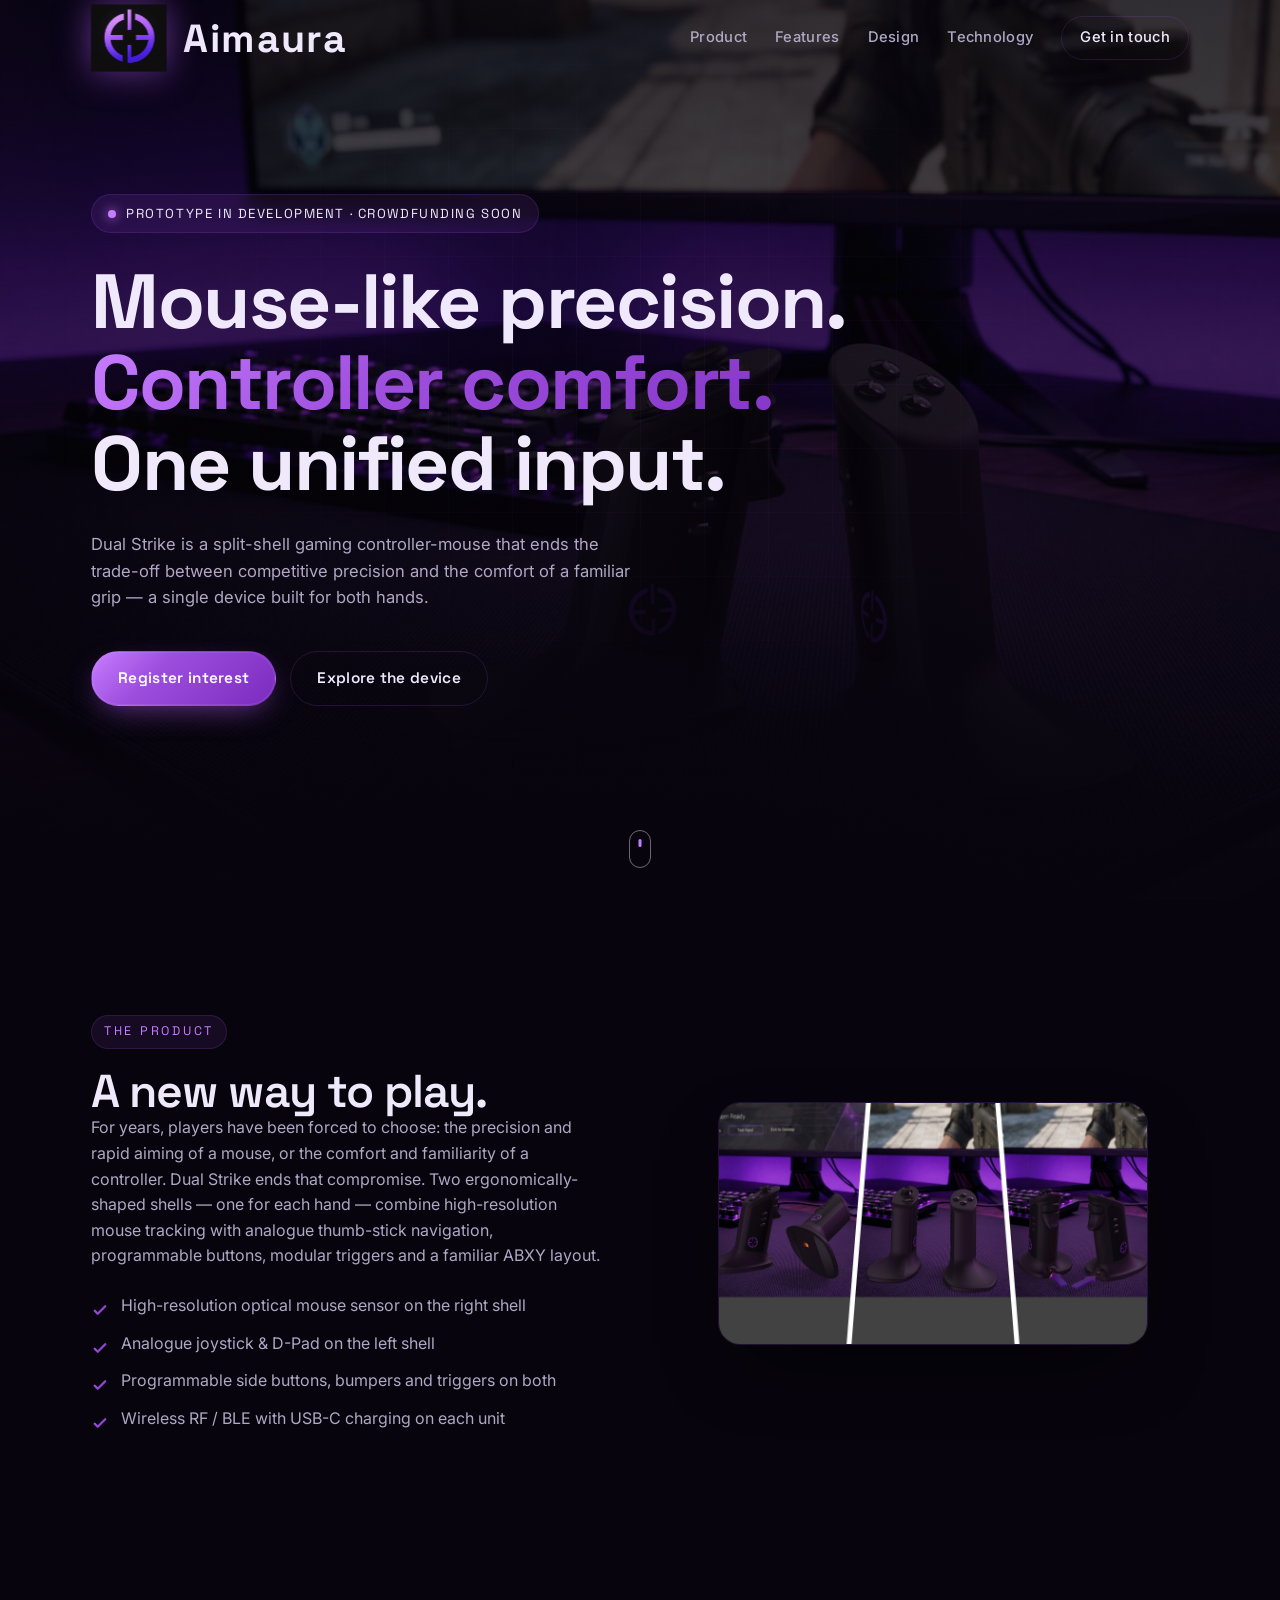
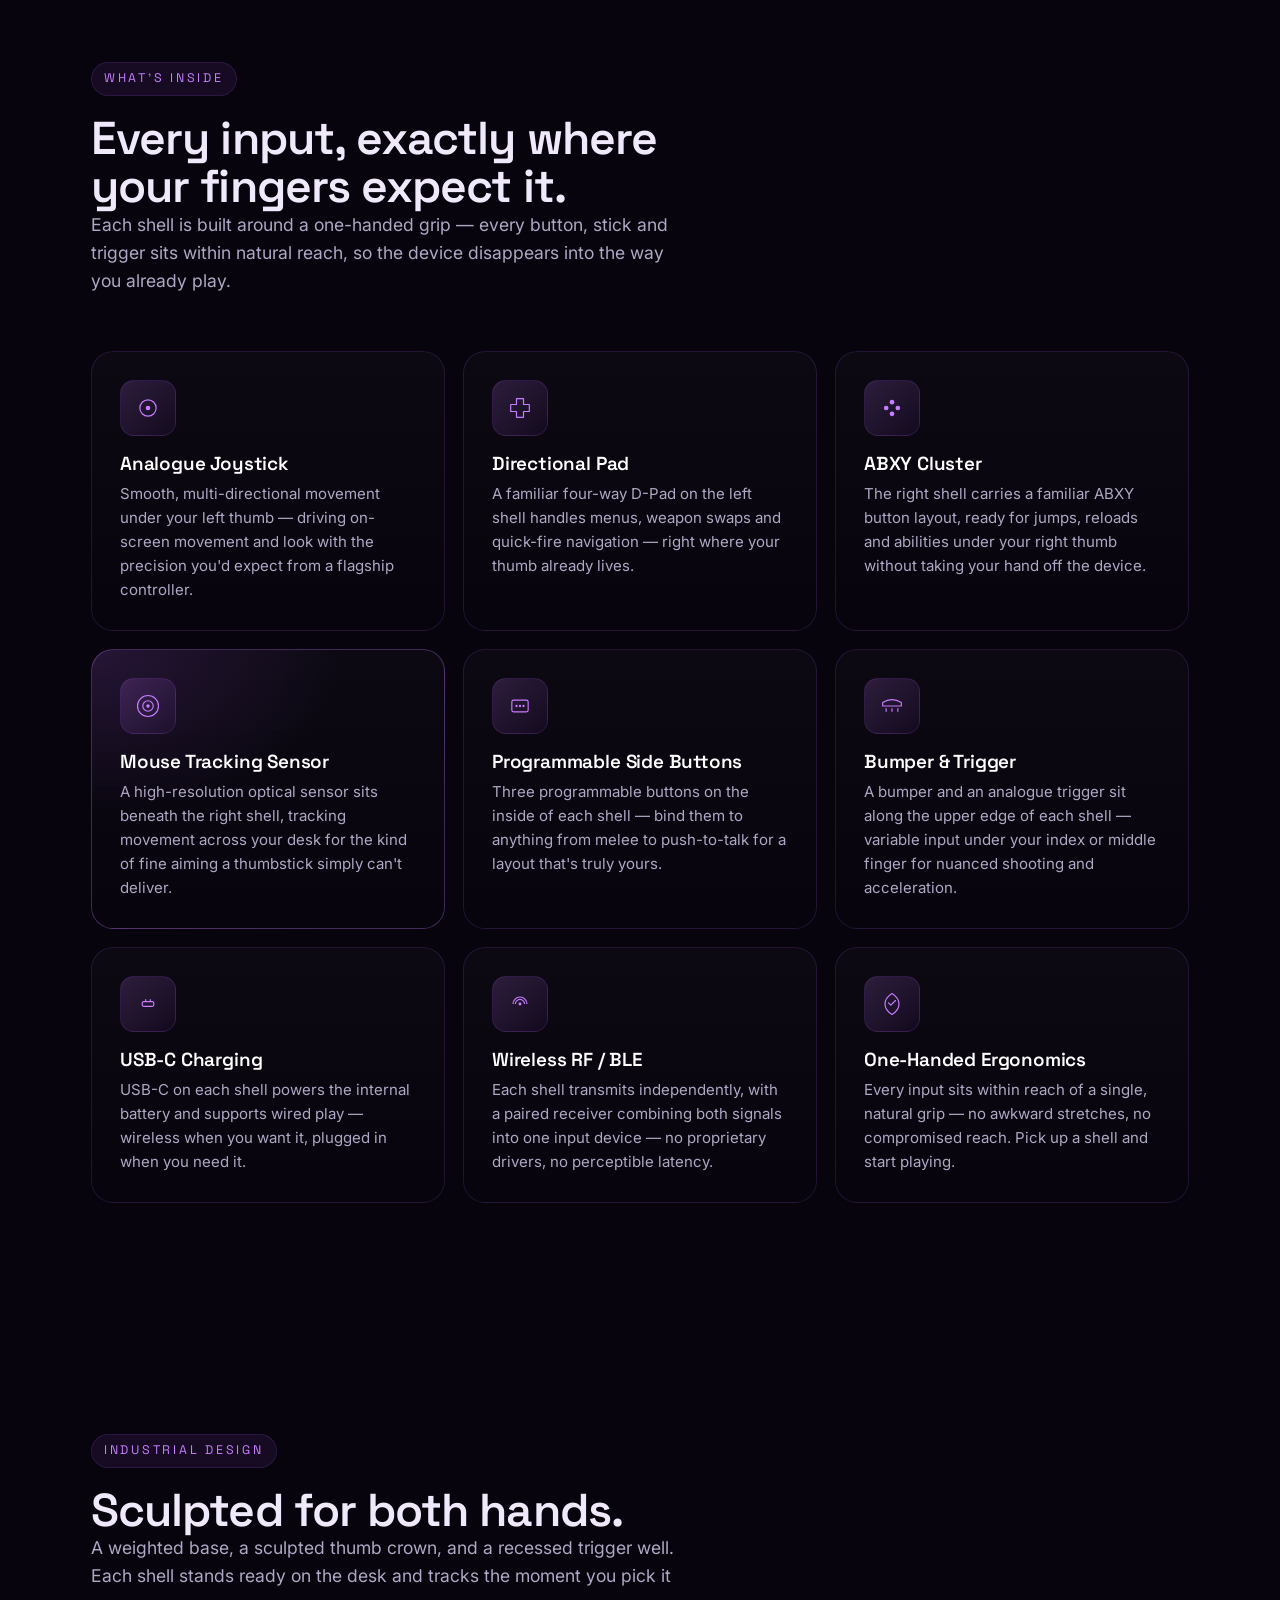
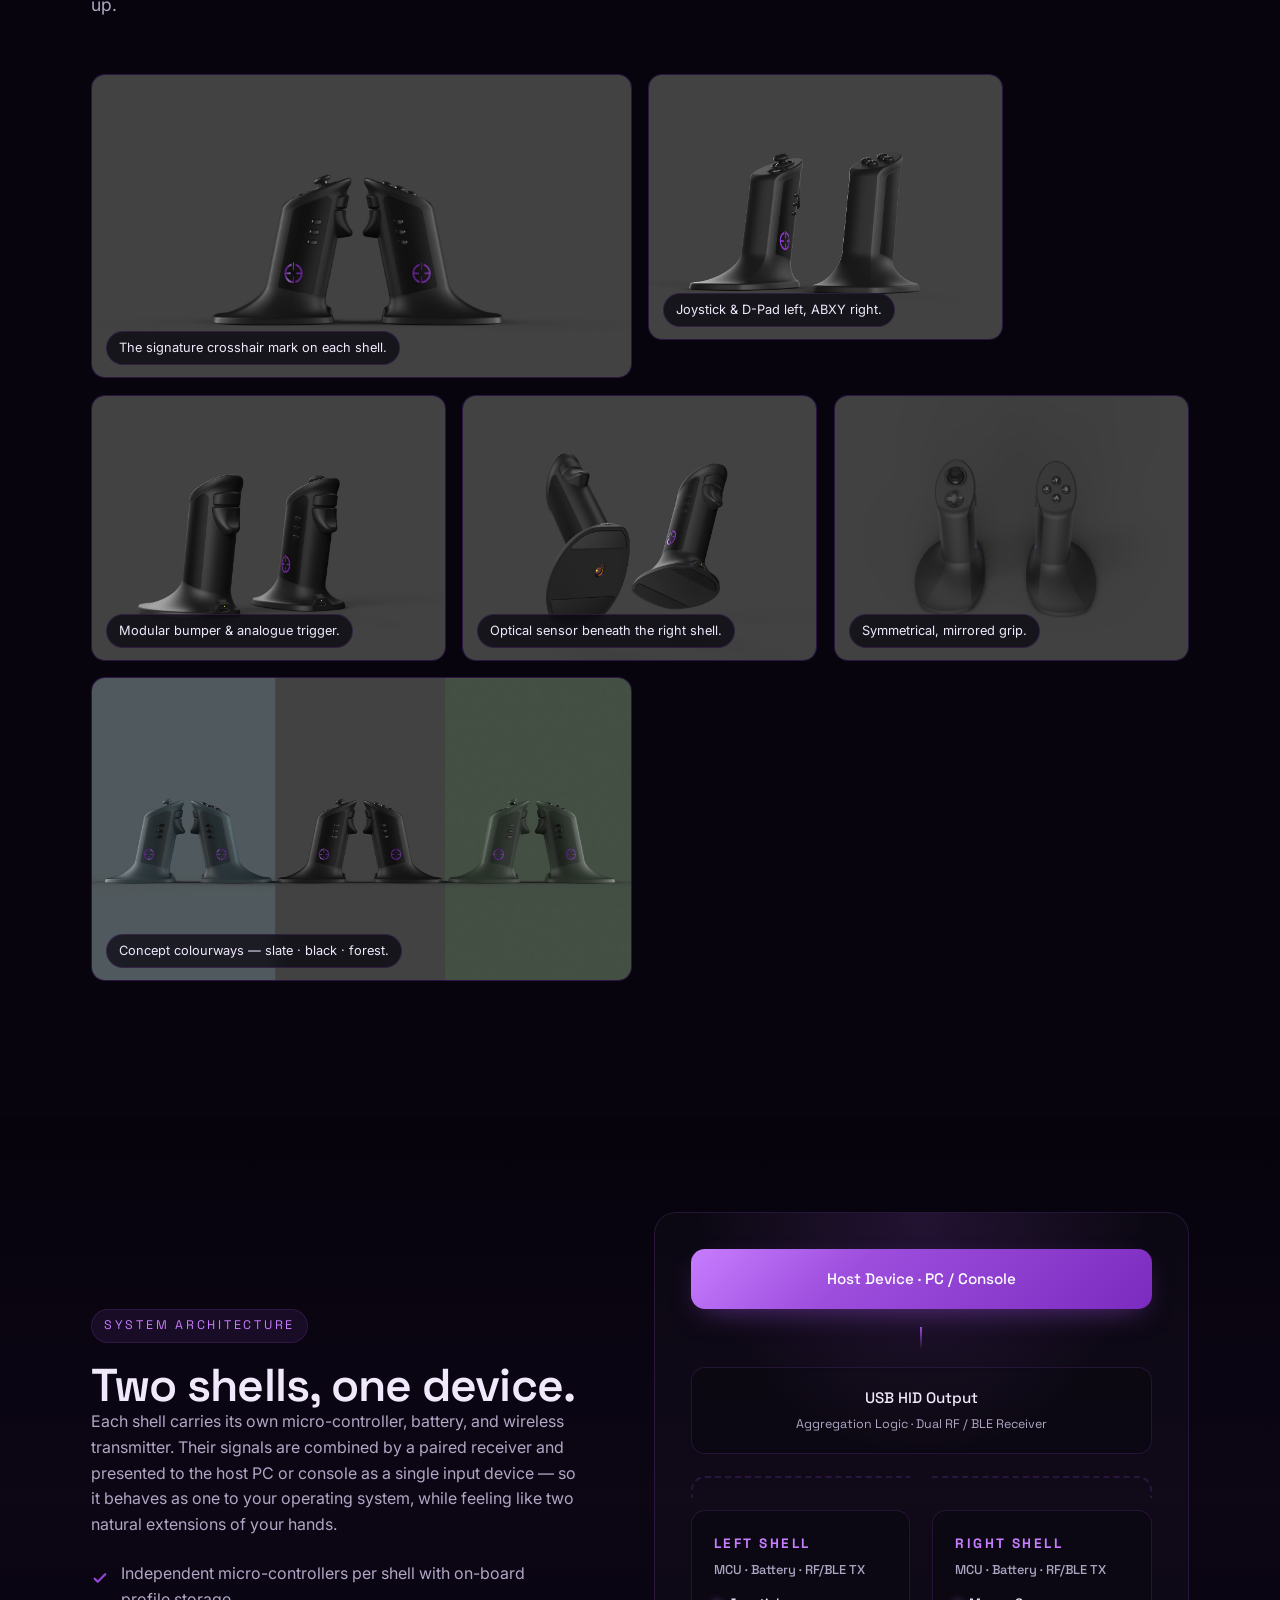
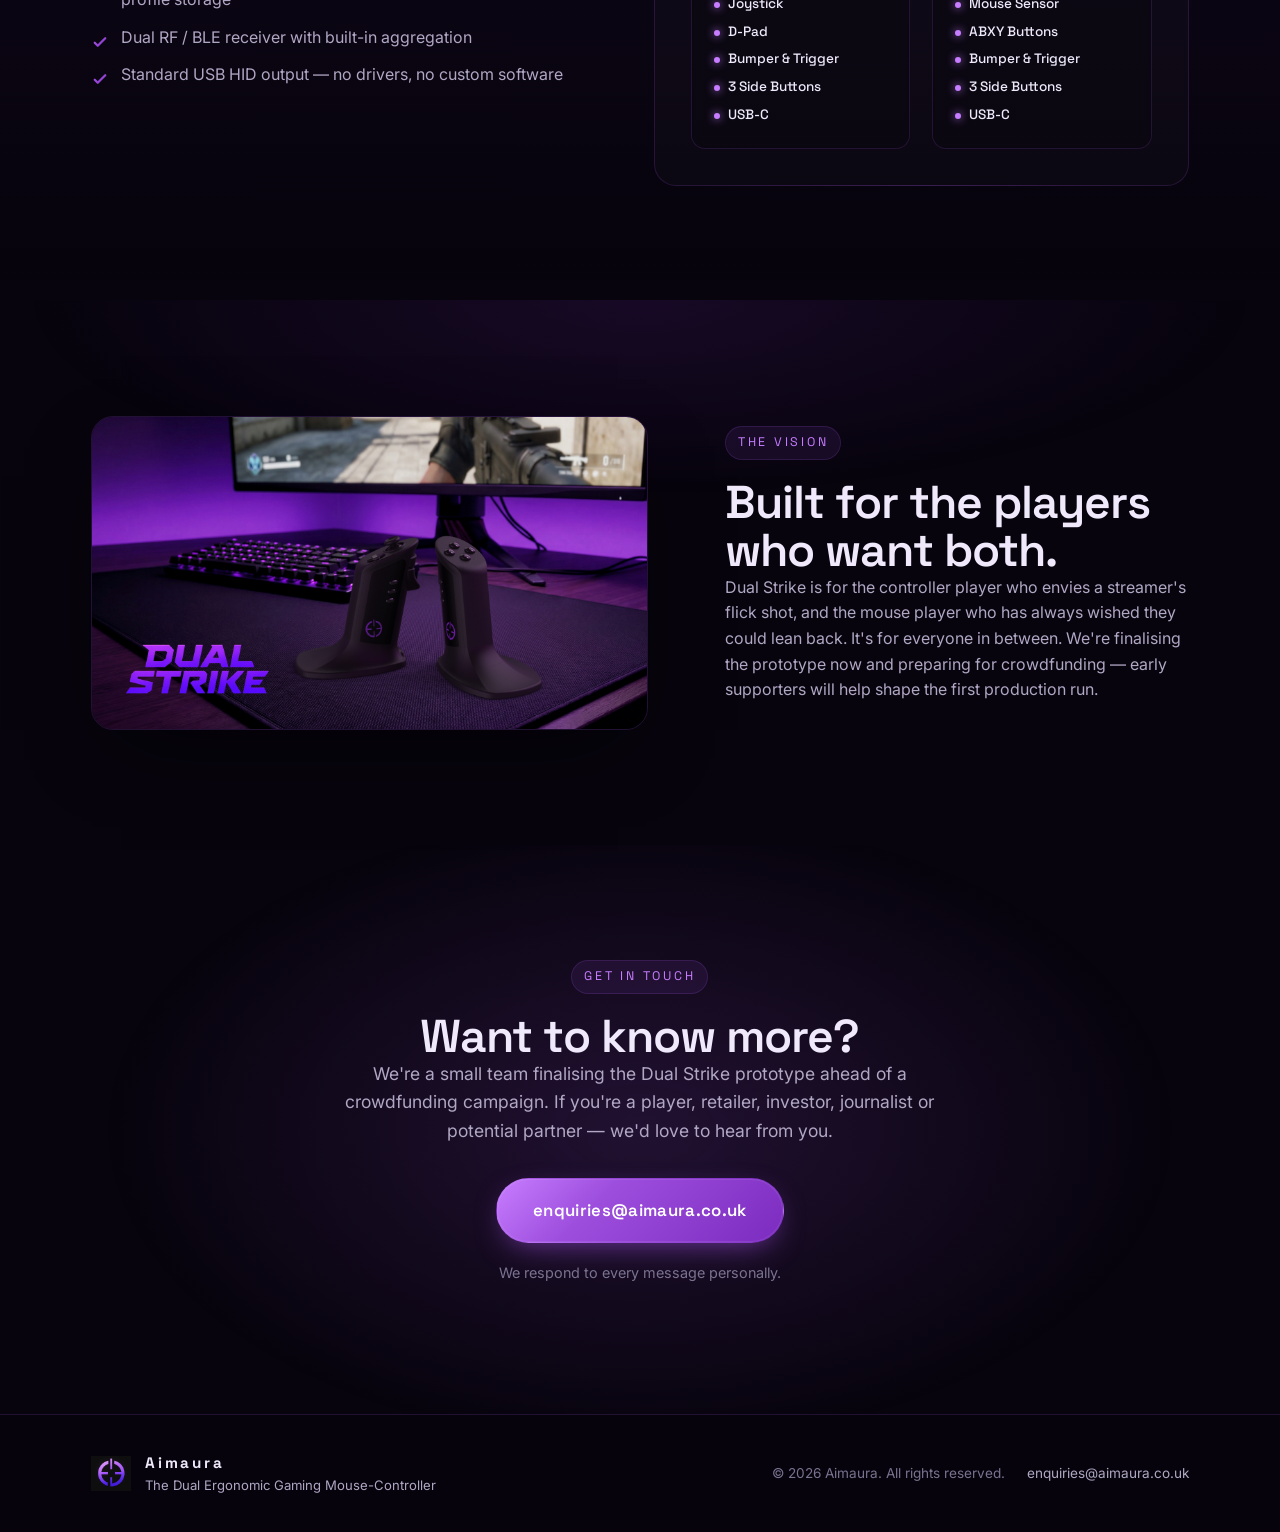
==== index.html @ 5ff14ea2 "Update index.html" ====
<!doctype html>
<html lang="en">
<head>
  <meta charset="utf-8" />
  <meta name="viewport" content="width=device-width,initial-scale=1,viewport-fit=cover" />
  <title>Dual Strike — The Dual Ergonomic Gaming Mouse-Controller</title>
  <meta name="description" content="Dual Strike is a dual ergonomic gaming mouse-controller that blends mouse-like precision with controller comfort." />
  <meta name="theme-color" content="#0b0613" />
  <meta property="og:title" content="Dual Strike — The Dual Ergonomic Gaming Mouse-Controller" />
  <meta property="og:description" content="Mouse-like precision. Controller comfort. One unified input system." />
  <meta property="og:type" content="website" />
  <meta property="og:image" content="assets/img/hero-setup.jpg" />
  <link rel="icon" type="image/png" href="assets/img/favicon.png" />
  <link rel="preload" as="image" href="assets/img/hero-setup.jpg" />
  <link rel="stylesheet" href="styles.css" />
  <link rel="preconnect" href="https://fonts.googleapis.com" />
  <link rel="preconnect" href="https://fonts.gstatic.com" crossorigin />
  <link href="https://fonts.googleapis.com/css2?family=Space+Grotesk:wght@400;500;600;700&family=Inter:wght@400;500;600;700&display=swap" rel="stylesheet" />
</head>
<body>

<a class="skip-link" href="#main">Skip to content</a>

<header class="nav" id="nav">
  <div class="nav__inner">
    <a class="brand" href="#top" aria-label="AIMAURA home" style="display:inline-flex;align-items:center;gap:0.75rem;transform:scale(1.4);transform-origin:left center;">
      <img src="assets/img/logo-mark.png" alt="" class="brand__mark" style="height:3rem;width:auto;" />
      <span class="brand__name" style="font-size:1.75rem;font-weight:700;letter-spacing:0.04em;">Aimaura</span>
    </a>
    <nav class="nav__links" aria-label="Primary">
      <a href="#product">Product</a>
      <a href="#features">Features</a>
      <a href="#design">Design</a>
      <a href="#tech">Technology</a>
      <a href="#contact" class="nav__cta">Get in touch</a>
    </nav>
    <button class="nav__burger" aria-label="Open menu" aria-expanded="false" id="burger">
      <span></span><span></span><span></span>
    </button>
  </div>
</header>

<main id="main">

  <!-- HERO -->
  <section class="hero" id="top">
    <div class="hero__bg" aria-hidden="true">
      <video class="hero__video" autoplay muted loop playsinline poster="assets/img/hero-setup.jpg">
        <source src="assets/video/aimaura-teaser.mp4" type="video/mp4" />
      </video>
      <div class="hero__scrim"></div>
      <div class="hero__grid"></div>
    </div>

    <div class="hero__content">
      <div class="eyebrow">
        <span class="dot"></span> Prototype in development · Crowdfunding soon
      </div>
      <h1 class="hero__title">
        <span class="line">Mouse-like precision.</span>
        <span class="line accent">Controller comfort.</span>
        <span class="line">One unified input.</span>
      </h1>
      <p class="hero__sub">
        Dual Strike is a split-shell gaming controller-mouse that ends the trade-off between competitive precision
        and the comfort of a familiar grip — a single device built for both hands.
      </p>
      <div class="hero__cta">
        <a class="btn btn--primary" href="#contact">Register interest</a>
        <a class="btn btn--ghost" href="#features">Explore the device</a>
      </div>
    </div>

    <a class="hero__scroll" href="#product" aria-label="Scroll to next section">
      <span></span>
    </a>
  </section>

  <!-- PRODUCT INTRO -->
  <section class="section product" id="product">
    <div class="container product__grid">
      <div class="product__copy reveal">
        <div class="kicker">The product</div>
        <h2>A new way to play.</h2>
        <p>
          For years, players have been forced to choose: the precision and rapid aiming of a mouse,
          or the comfort and familiarity of a controller. Dual Strike ends that compromise. Two
          ergonomically-shaped shells — one for each hand — combine high-resolution mouse tracking
          with analogue thumb-stick navigation, programmable buttons, modular triggers and a
          familiar ABXY layout.
        </p>
        <ul class="ticks">
          <li>High-resolution optical mouse sensor on the right shell</li>
          <li>Analogue joystick &amp; D-Pad on the left shell</li>
          <li>Programmable side buttons, bumpers and triggers on both</li>
          <li>Wireless RF / BLE with USB-C charging on each unit</li>
        </ul>
      </div>
      <figure class="product__image reveal">
        <img src="assets/img/triptych.jpg" alt="Three angles of the Dual Strike controller — system ready, top-down buttons, and trigger detail." loading="lazy" />
      </figure>
    </div>
  </section>

  <!-- FEATURES -->
  <section class="section features" id="features">
    <div class="container">
      <header class="section__head reveal">
        <div class="kicker">What's inside</div>
        <h2>Every input, exactly where your fingers expect it.</h2>
        <p class="lede">Each shell is built around a one-handed grip — every button, stick and trigger sits within natural reach, so the device disappears into the way you already play.</p>
      </header>

      <div class="feature-grid">

        <article class="feature reveal">
          <div class="feature__icon"><svg viewBox="0 0 48 48" aria-hidden="true"><circle cx="24" cy="24" r="14" fill="none" stroke="currentColor" stroke-width="2"/><circle cx="24" cy="24" r="4" fill="currentColor"/></svg></div>
          <h3>Analogue Joystick</h3>
          <p>Smooth, multi-directional movement under your left thumb — driving on-screen movement and look with the precision you'd expect from a flagship controller.</p>
        </article>

        <article class="feature reveal">
          <div class="feature__icon"><svg viewBox="0 0 48 48" aria-hidden="true"><path d="M18 8h12v10h10v12H30v10H18V30H8V18h10z" fill="none" stroke="currentColor" stroke-width="2" stroke-linejoin="round"/></svg></div>
          <h3>Directional Pad</h3>
          <p>A familiar four-way D-Pad on the left shell handles menus, weapon swaps and quick-fire navigation — right where your thumb already lives.</p>
        </article>

        <article class="feature reveal">
          <div class="feature__icon"><svg viewBox="0 0 48 48" aria-hidden="true"><circle cx="24" cy="14" r="4" fill="currentColor"/><circle cx="34" cy="24" r="4" fill="currentColor"/><circle cx="24" cy="34" r="4" fill="currentColor"/><circle cx="14" cy="24" r="4" fill="currentColor"/></svg></div>
          <h3>ABXY Cluster</h3>
          <p>The right shell carries a familiar ABXY button layout, ready for jumps, reloads and abilities under your right thumb without taking your hand off the device.</p>
        </article>

        <article class="feature reveal feature--accent">
          <div class="feature__icon"><svg viewBox="0 0 48 48" aria-hidden="true"><circle cx="24" cy="24" r="18" fill="none" stroke="currentColor" stroke-width="2"/><circle cx="24" cy="24" r="9" fill="none" stroke="currentColor" stroke-width="2"/><circle cx="24" cy="24" r="3" fill="currentColor"/></svg></div>
          <h3>Mouse Tracking Sensor</h3>
          <p>A high-resolution optical sensor sits beneath the right shell, tracking movement across your desk for the kind of fine aiming a thumbstick simply can't deliver.</p>
        </article>

        <article class="feature reveal">
          <div class="feature__icon"><svg viewBox="0 0 48 48" aria-hidden="true"><rect x="10" y="14" width="28" height="20" rx="3" fill="none" stroke="currentColor" stroke-width="2"/><circle cx="18" cy="24" r="2" fill="currentColor"/><circle cx="24" cy="24" r="2" fill="currentColor"/><circle cx="30" cy="24" r="2" fill="currentColor"/></svg></div>
          <h3>Programmable Side Buttons</h3>
          <p>Three programmable buttons on the inside of each shell — bind them to anything from melee to push-to-talk for a layout that's truly yours.</p>
        </article>

        <article class="feature reveal">
          <div class="feature__icon"><svg viewBox="0 0 48 48" aria-hidden="true"><path d="M8 18c10-6 22-6 32 0v6H8z" fill="none" stroke="currentColor" stroke-width="2" stroke-linejoin="round"/><path d="M14 28v6M24 28v6M34 28v6" stroke="currentColor" stroke-width="2"/></svg></div>
          <h3>Bumper &amp; Trigger</h3>
          <p>A bumper and an analogue trigger sit along the upper edge of each shell — variable input under your index or middle finger for nuanced shooting and acceleration.</p>
        </article>

        <article class="feature reveal">
          <div class="feature__icon"><svg viewBox="0 0 48 48" aria-hidden="true"><rect x="14" y="20" width="20" height="8" rx="3" fill="none" stroke="currentColor" stroke-width="2"/><path d="M20 20v-4M28 20v-4" stroke="currentColor" stroke-width="2"/></svg></div>
          <h3>USB-C Charging</h3>
          <p>USB-C on each shell powers the internal battery and supports wired play — wireless when you want it, plugged in when you need it.</p>
        </article>

        <article class="feature reveal">
          <div class="feature__icon"><svg viewBox="0 0 48 48" aria-hidden="true"><path d="M12 24c0-6 5.4-12 12-12s12 6 12 12" fill="none" stroke="currentColor" stroke-width="2"/><path d="M16 24c0-4 3.6-8 8-8s8 4 8 8" fill="none" stroke="currentColor" stroke-width="2"/><circle cx="24" cy="24" r="2.5" fill="currentColor"/></svg></div>
          <h3>Wireless RF / BLE</h3>
          <p>Each shell transmits independently, with a paired receiver combining both signals into one input device — no proprietary drivers, no perceptible latency.</p>
        </article>

        <article class="feature reveal">
          <div class="feature__icon"><svg viewBox="0 0 48 48" aria-hidden="true"><path d="M24 6c8 5 12 11 12 18 0 7-5.4 14-12 18-6.6-4-12-11-12-18 0-7 4-13 12-18z" fill="none" stroke="currentColor" stroke-width="2" stroke-linejoin="round"/><path d="M18 22l4 4 8-8" fill="none" stroke="currentColor" stroke-width="2" stroke-linecap="round" stroke-linejoin="round"/></svg></div>
          <h3>One-Handed Ergonomics</h3>
          <p>Every input sits within reach of a single, natural grip — no awkward stretches, no compromised reach. Pick up a shell and start playing.</p>
        </article>

      </div>
    </div>
  </section>

  <!-- DESIGN / GALLERY -->
  <section class="section design" id="design">
    <div class="container">
      <header class="section__head reveal">
        <div class="kicker">Industrial design</div>
        <h2>Sculpted for both hands.</h2>
        <p class="lede">A weighted base, a sculpted thumb crown, and a recessed trigger well. Each shell stands ready on the desk and tracks the moment you pick it up.</p>
      </header>

      <div class="gallery">
        <figure class="gallery__item gallery__item--wide reveal">
          <img src="assets/img/front-pair.jpg" alt="Front view of the left and right Dual Strike shells, showing the crosshair mark on the body." loading="lazy" />
          <figcaption>The signature crosshair mark on each shell.</figcaption>
        </figure>
        <figure class="gallery__item reveal">
          <img src="assets/img/side-pair.jpg" alt="Side profile of both Dual Strike shells, showing the joystick and ABXY cluster on top." loading="lazy" />
          <figcaption>Joystick &amp; D-Pad left, ABXY right.</figcaption>
        </figure>
        <figure class="gallery__item reveal">
          <img src="assets/img/trigger-detail.jpg" alt="Close detail of the integrated bumper and trigger on the upper edge of a Dual Strike shell." loading="lazy" />
          <figcaption>Modular bumper &amp; analogue trigger.</figcaption>
        </figure>
        <figure class="gallery__item reveal">
          <img src="assets/img/underside.jpg" alt="The underside of the right Dual Strike shell, exposing the optical mouse tracking sensor." loading="lazy" />
          <figcaption>Optical sensor beneath the right shell.</figcaption>
        </figure>
        <figure class="gallery__item reveal">
          <img src="assets/img/top-down.jpg" alt="Top-down view of both Dual Strike shells, showing inputs from above." loading="lazy" />
          <figcaption>Symmetrical, mirrored grip.</figcaption>
        </figure>
        <figure class="gallery__item gallery__item--wide reveal">
          <img src="assets/img/colourways.jpg" alt="Three colourways of the Dual Strike controller — slate, black, and forest." loading="lazy" />
          <figcaption>Concept colourways — slate · black · forest.</figcaption>
        </figure>
      </div>
    </div>
  </section>

  <!-- TECHNOLOGY -->
  <section class="section tech" id="tech">
    <div class="container tech__grid">
      <div class="tech__copy reveal">
        <div class="kicker">System architecture</div>
        <h2>Two shells, one device.</h2>
        <p>Each shell carries its own micro-controller, battery, and wireless transmitter. Their signals are combined by a paired receiver and presented to the host PC or console as a single input device — so it behaves as one to your operating system, while feeling like two natural extensions of your hands.</p>
        <ul class="ticks">
          <li>Independent micro-controllers per shell with on-board profile storage</li>
          <li>Dual RF / BLE receiver with built-in aggregation</li>
          <li>Standard USB HID output — no drivers, no custom software</li>
        </ul>
      </div>

      <div class="diagram reveal" aria-label="Architecture diagram">
        <div class="diagram__box diagram__host">Host Device · PC / Console</div>
        <div class="diagram__line"></div>
        <div class="diagram__box diagram__hid">USB HID Output<br/><span class="muted">Aggregation Logic · Dual RF / BLE Receiver</span></div>
        <div class="diagram__split">
          <div class="diagram__branch">
            <div class="diagram__line diagram__line--diag"></div>
            <div class="diagram__box diagram__shell">
              <strong>Left Shell</strong>
              <span>MCU · Battery · RF/BLE TX</span>
              <ul>
                <li>Joystick</li><li>D-Pad</li><li>Bumper &amp; Trigger</li><li>3 Side Buttons</li><li>USB-C</li>
              </ul>
            </div>
          </div>
          <div class="diagram__branch">
            <div class="diagram__line diagram__line--diag right"></div>
            <div class="diagram__box diagram__shell">
              <strong>Right Shell</strong>
              <span>MCU · Battery · RF/BLE TX</span>
              <ul>
                <li>Mouse Sensor</li><li>ABXY Buttons</li><li>Bumper &amp; Trigger</li><li>3 Side Buttons</li><li>USB-C</li>
              </ul>
            </div>
          </div>
        </div>
      </div>
    </div>
  </section>

  <!-- VISION -->
  <section class="section vision">
    <div class="container vision__inner">
      <img src="assets/img/dual-strike.png" alt="Dual Strike key art — two shells on a desk in front of a monitor." class="vision__art reveal" loading="lazy" />
      <div class="vision__copy reveal">
        <div class="kicker">The vision</div>
        <h2>Built for the players who want both.</h2>
        <p>Dual Strike is for the controller player who envies a streamer's flick shot, and the mouse player who has always wished they could lean back. It's for everyone in between. We're finalising the prototype now and preparing for crowdfunding — early supporters will help shape the first production run.</p>
      </div>
    </div>
  </section>

  <!-- CONTACT -->
  <section class="section contact" id="contact">
    <div class="container contact__inner">
      <div class="reveal">
        <div class="kicker">Get in touch</div>
        <h2>Want to know more?</h2>
        <p class="lede">We're a small team finalising the Dual Strike prototype ahead of a crowdfunding campaign. If you're a player, retailer, investor, journalist or potential partner — we'd love to hear from you.</p>
        <a class="btn btn--primary btn--lg" href="mailto:enquiries@aimaura.co.uk?subject=Dual%20Strike%20enquiry">enquiries@aimaura.co.uk</a>
        <p class="contact__note">We respond to every message personally.</p>
      </div>
    </div>
  </section>

</main>

<footer class="footer">
  <div class="container footer__inner">
    <div class="footer__brand">
      <img src="assets/img/logo-mark.png" alt="" />
      <div>
        <strong>Aimaura</strong>
        <span>The Dual Ergonomic Gaming Mouse-Controller</span>
      </div>
    </div>
    <div class="footer__meta">
      <span>© <span id="year"></span> Aimaura. All rights reserved.</span>
      <a href="mailto:enquiries@aimaura.co.uk">enquiries@aimaura.co.uk</a>
    </div>
  </div>
</footer>

<script src="script.js" defer></script>
</body>
</html>
---- styles.css ----
/* ==========================================================================
   AIMAURA — Site styles
   ========================================================================== */

:root {
  --bg:        #07040d;
  --bg-2:      #0d0719;
  --surface:   #120a22;
  --surface-2: #1a0f30;
  --line:      rgba(157, 78, 221, 0.18);
  --line-2:    rgba(255, 255, 255, 0.08);
  --text:      #efe9fb;
  --text-dim:  #b0a7c4;
  --muted:     #7a7290;

  --accent:        #9d4edd;
  --accent-2:      #7b2cbf;
  --accent-3:      #c77dff;
  --accent-glow:   0 0 60px rgba(157, 78, 221, 0.45);
  --gradient:      linear-gradient(135deg, #c77dff 0%, #9d4edd 35%, #7b2cbf 100%);
  --gradient-soft: linear-gradient(180deg, rgba(157, 78, 221, 0.18) 0%, rgba(157, 78, 221, 0) 100%);

  --radius:    14px;
  --radius-lg: 22px;

  --container: 1200px;
  --pad:       clamp(20px, 4vw, 56px);

  --t: cubic-bezier(.2,.7,.2,1);
}

* { box-sizing: border-box; }
html { scroll-behavior: smooth; }
html, body { margin: 0; padding: 0; }

body {
  font-family: 'Inter', system-ui, -apple-system, Segoe UI, Roboto, sans-serif;
  color: var(--text);
  background: var(--bg);
  line-height: 1.6;
  -webkit-font-smoothing: antialiased;
  text-rendering: optimizeLegibility;
  overflow-x: hidden;
}

/* Background ambience */
body::before {
  content: "";
  position: fixed;
  inset: 0;
  pointer-events: none;
  z-index: -1;
  background:
    radial-gradient(60% 50% at 12% 8%, rgba(157, 78, 221, 0.18), transparent 60%),
    radial-gradient(50% 40% at 92% 92%, rgba(123, 44, 191, 0.15), transparent 60%),
    linear-gradient(180deg, #07040d 0%, #0a0614 100%);
}

img, video, svg { max-width: 100%; display: block; }

a { color: var(--accent-3); text-decoration: none; transition: color .2s var(--t); }
a:hover { color: #fff; }

::selection { background: rgba(199, 125, 255, 0.45); color: #fff; }

.skip-link {
  position: absolute; left: -1000px; top: 8px;
  background: var(--accent); color: #fff; padding: 8px 12px; border-radius: 8px;
}
.skip-link:focus { left: 8px; z-index: 1000; }

.container {
  max-width: var(--container);
  margin: 0 auto;
  padding: 0 var(--pad);
}

/* Typography */
h1, h2, h3 { font-family: 'Space Grotesk', Inter, sans-serif; letter-spacing: -0.02em; line-height: 1.05; margin: 0; }
h1 { font-size: clamp(2.4rem, 6vw, 5rem); font-weight: 700; }
h2 { font-size: clamp(1.9rem, 3.6vw, 3rem); font-weight: 600; }
h3 { font-size: 1.18rem; font-weight: 600; letter-spacing: -0.01em; }

p { margin: 0 0 1em; color: var(--text-dim); }
p.lede { font-size: 1.1rem; color: var(--text-dim); max-width: 60ch; }

.kicker {
  display: inline-block;
  font-family: 'Space Grotesk', sans-serif;
  font-size: 0.78rem;
  letter-spacing: 0.22em;
  text-transform: uppercase;
  color: var(--accent-3);
  padding: 6px 12px;
  background: rgba(157, 78, 221, 0.1);
  border: 1px solid var(--line);
  border-radius: 999px;
  margin-bottom: 18px;
}

.muted { color: var(--muted); }

/* Buttons */
.btn {
  display: inline-flex;
  align-items: center;
  justify-content: center;
  gap: 10px;
  padding: 14px 26px;
  border-radius: 999px;
  font-weight: 600;
  font-family: 'Space Grotesk', sans-serif;
  letter-spacing: 0.02em;
  font-size: 0.96rem;
  border: 1px solid transparent;
  cursor: pointer;
  transition: transform .25s var(--t), box-shadow .25s var(--t), background .25s var(--t), color .25s var(--t);
  white-space: nowrap;
}
.btn--primary {
  background: var(--gradient);
  color: #fff;
  box-shadow: 0 10px 30px -10px rgba(157, 78, 221, 0.7), inset 0 0 0 1px rgba(255,255,255,0.08);
}
.btn--primary:hover { transform: translateY(-2px); box-shadow: 0 18px 40px -12px rgba(157, 78, 221, 0.9); color: #fff; }
.btn--ghost {
  background: transparent;
  color: var(--text);
  border-color: var(--line);
}
.btn--ghost:hover { background: rgba(157, 78, 221, 0.08); border-color: var(--accent); color: #fff; }
.btn--lg { padding: 18px 36px; font-size: 1.05rem; }

/* ===== Nav ===== */
.nav {
  position: fixed; top: 0; left: 0; right: 0; z-index: 100;
  transition: backdrop-filter .3s, background .3s, border-color .3s;
  border-bottom: 1px solid transparent;
}
.nav.is-stuck {
  background: rgba(7, 4, 13, 0.72);
  backdrop-filter: blur(14px);
  -webkit-backdrop-filter: blur(14px);
  border-bottom-color: var(--line);
}
.nav__inner {
  max-width: var(--container);
  margin: 0 auto;
  padding: 14px var(--pad);
  display: flex;
  align-items: center;
  justify-content: space-between;
  gap: 24px;
}
.brand { display: flex; align-items: center; gap: 10px; color: var(--text); }
.brand:hover { color: #fff; }
.brand__mark { width: 32px; height: auto; filter: drop-shadow(0 0 12px rgba(157,78,221,0.6)); }
.brand__name { font-family: 'Space Grotesk', sans-serif; font-weight: 700; letter-spacing: 0.18em; font-size: 0.95rem; }

.nav__links { display: flex; align-items: center; gap: 28px; }
.nav__links a {
  color: var(--text-dim);
  font-size: 0.92rem;
  font-weight: 500;
  letter-spacing: 0.02em;
}
.nav__links a:hover { color: #fff; }
.nav__cta {
  padding: 9px 18px;
  border: 1px solid var(--line);
  border-radius: 999px;
  color: var(--text) !important;
}
.nav__cta:hover { background: var(--gradient); border-color: transparent; color: #fff !important; }

.nav__burger {
  display: none;
  background: transparent;
  border: 1px solid var(--line);
  width: 42px; height: 42px;
  border-radius: 10px;
  flex-direction: column;
  justify-content: center;
  align-items: center;
  gap: 4px;
  cursor: pointer;
}
.nav__burger span { display: block; width: 18px; height: 2px; background: var(--text); transition: transform .25s var(--t), opacity .25s; }
.nav__burger[aria-expanded="true"] span:nth-child(1) { transform: translateY(6px) rotate(45deg); }
.nav__burger[aria-expanded="true"] span:nth-child(2) { opacity: 0; }
.nav__burger[aria-expanded="true"] span:nth-child(3) { transform: translateY(-6px) rotate(-45deg); }

@media (max-width: 880px) {
  .nav__burger { display: flex; }
  .nav__links {
    position: absolute; top: 100%; left: 0; right: 0;
    background: rgba(7, 4, 13, 0.96);
    backdrop-filter: blur(16px);
    -webkit-backdrop-filter: blur(16px);
    border-bottom: 1px solid var(--line);
    flex-direction: column;
    align-items: stretch;
    gap: 0;
    padding: 8px var(--pad) 18px;
    transform: translateY(-10px);
    opacity: 0;
    pointer-events: none;
    transition: opacity .25s, transform .25s var(--t);
  }
  .nav__links.is-open { opacity: 1; transform: none; pointer-events: auto; }
  .nav__links a { padding: 14px 4px; border-bottom: 1px solid var(--line-2); font-size: 1rem; }
  .nav__cta { margin-top: 10px; padding: 12px; text-align: center; border: 1px solid var(--accent); }
}

/* ===== Hero ===== */
.hero {
  position: relative;
  min-height: 100vh;
  min-height: 100svh;
  display: flex;
  align-items: center;
  padding: 140px 0 100px;
  overflow: hidden;
}
.hero__bg {
  position: absolute;
  inset: 0;
  z-index: 0;
}
.hero__video {
  position: absolute; inset: 0;
  width: 100%; height: 100%;
  object-fit: cover;
  filter: saturate(1.1) brightness(0.55) hue-rotate(-6deg);
}
.hero__scrim {
  position: absolute; inset: 0;
  background:
    radial-gradient(80% 60% at 50% 100%, rgba(7, 4, 13, 1) 0%, transparent 65%),
    linear-gradient(180deg, rgba(7, 4, 13, 0.65) 0%, rgba(7, 4, 13, 0.4) 40%, rgba(7, 4, 13, 0.95) 95%);
}
.hero__grid {
  position: absolute; inset: 0;
  background-image:
    linear-gradient(rgba(157, 78, 221, 0.06) 1px, transparent 1px),
    linear-gradient(90deg, rgba(157, 78, 221, 0.06) 1px, transparent 1px);
  background-size: 64px 64px;
  mask-image: radial-gradient(60% 60% at 50% 40%, black, transparent 80%);
  -webkit-mask-image: radial-gradient(60% 60% at 50% 40%, black, transparent 80%);
}

.hero__content {
  position: relative;
  z-index: 1;
  max-width: var(--container);
  width: 100%;
  margin: 0 auto;
  padding: 0 var(--pad);
}

.eyebrow {
  display: inline-flex;
  align-items: center;
  gap: 10px;
  padding: 8px 16px;
  border-radius: 999px;
  background: rgba(157, 78, 221, 0.12);
  border: 1px solid var(--line);
  color: var(--text);
  font-family: 'Space Grotesk', sans-serif;
  font-size: 0.82rem;
  letter-spacing: 0.12em;
  text-transform: uppercase;
  margin-bottom: 28px;
  backdrop-filter: blur(10px);
}
.eyebrow .dot {
  width: 8px; height: 8px; border-radius: 50%;
  background: var(--accent-3);
  box-shadow: 0 0 12px var(--accent-3);
  animation: pulse 2s ease-in-out infinite;
}
@keyframes pulse { 50% { opacity: 0.4; transform: scale(0.85); } }

.hero__title {
  max-width: 18ch;
  margin-bottom: 28px;
}
.hero__title .line { display: block; }
.hero__title .accent {
  background: var(--gradient);
  -webkit-background-clip: text;
  background-clip: text;
  color: transparent;
}

.hero__sub {
  max-width: 56ch;
  font-size: clamp(1rem, 1.3vw, 1.2rem);
  color: var(--text-dim);
  margin-bottom: 40px;
}

.hero__cta { display: flex; gap: 14px; flex-wrap: wrap; margin-bottom: 40px; }

.hero__badges { display: flex; gap: 12px; flex-wrap: wrap; }
.badge {
  display: inline-flex;
  align-items: center;
  gap: 8px;
  padding: 8px 14px;
  border: 1px solid var(--line);
  border-radius: 999px;
  background: rgba(255, 255, 255, 0.02);
  font-size: 0.82rem;
  color: var(--text-dim);
  font-family: 'Space Grotesk', sans-serif;
  letter-spacing: 0.04em;
}
.badge svg { width: 16px; height: 16px; color: var(--accent-3); }

.hero__scroll {
  position: absolute;
  left: 50%;
  bottom: 32px;
  transform: translateX(-50%);
  width: 22px; height: 38px;
  border: 1.5px solid rgba(255,255,255,0.4);
  border-radius: 12px;
  z-index: 1;
}
.hero__scroll span {
  position: absolute;
  top: 8px; left: 50%;
  transform: translateX(-50%);
  width: 3px; height: 8px;
  background: var(--accent-3);
  border-radius: 3px;
  animation: scrollHint 1.6s ease-in-out infinite;
}
@keyframes scrollHint {
  0% { opacity: 0; transform: translate(-50%, -4px); }
  50% { opacity: 1; }
  100% { opacity: 0; transform: translate(-50%, 12px); }
}

/* ===== Sections ===== */
.section { padding: clamp(72px, 9vw, 130px) 0; position: relative; }
.section__head { max-width: 60ch; margin-bottom: 56px; }

.ticks { list-style: none; padding: 0; margin: 24px 0 0; display: grid; gap: 12px; }
.ticks li {
  position: relative;
  padding-left: 30px;
  color: var(--text-dim);
}
.ticks li::before {
  content: "";
  position: absolute;
  left: 0; top: 8px;
  width: 18px; height: 18px;
  background: var(--gradient);
  -webkit-mask: url("data:image/svg+xml;utf8,<svg xmlns='http://www.w3.org/2000/svg' viewBox='0 0 24 24'><path d='M5 13l4 4L19 7' fill='none' stroke='black' stroke-width='3' stroke-linecap='round' stroke-linejoin='round'/></svg>") no-repeat center / contain;
          mask: url("data:image/svg+xml;utf8,<svg xmlns='http://www.w3.org/2000/svg' viewBox='0 0 24 24'><path d='M5 13l4 4L19 7' fill='none' stroke='black' stroke-width='3' stroke-linecap='round' stroke-linejoin='round'/></svg>") no-repeat center / contain;
}

/* Product */
.product__grid {
  display: grid;
  grid-template-columns: 1fr 1fr;
  gap: clamp(40px, 6vw, 90px);
  align-items: center;
}
.product__image img {
  width: 100%;
  border-radius: var(--radius-lg);
  border: 1px solid var(--line);
  box-shadow: 0 30px 80px -30px rgba(0,0,0,0.7), 0 0 0 1px rgba(157, 78, 221, 0.08) inset;
}
@media (max-width: 880px) { .product__grid { grid-template-columns: 1fr; } }

/* Features */
.feature-grid {
  display: grid;
  grid-template-columns: repeat(3, 1fr);
  gap: 18px;
}
.feature {
  position: relative;
  padding: 28px;
  border-radius: var(--radius-lg);
  background: linear-gradient(180deg, rgba(255,255,255,0.025) 0%, rgba(255,255,255,0.005) 100%);
  border: 1px solid var(--line);
  overflow: hidden;
  transition: transform .3s var(--t), border-color .3s, background .3s;
}
.feature::before {
  content: "";
  position: absolute;
  inset: -1px;
  border-radius: inherit;
  padding: 1px;
  background: var(--gradient);
  -webkit-mask: linear-gradient(#000 0 0) content-box, linear-gradient(#000 0 0);
          mask: linear-gradient(#000 0 0) content-box, linear-gradient(#000 0 0);
  -webkit-mask-composite: xor;
          mask-composite: exclude;
  opacity: 0;
  transition: opacity .3s var(--t);
  pointer-events: none;
}
.feature:hover { transform: translateY(-4px); }
.feature:hover::before { opacity: 1; }
.feature--accent {
  background:
    radial-gradient(120% 100% at 0% 0%, rgba(157, 78, 221, 0.18) 0%, transparent 60%),
    linear-gradient(180deg, rgba(255,255,255,0.025) 0%, rgba(255,255,255,0.005) 100%);
  border-color: rgba(199, 125, 255, 0.3);
}
.feature__icon {
  width: 56px; height: 56px;
  border-radius: 14px;
  background: linear-gradient(135deg, rgba(199, 125, 255, 0.18), rgba(123, 44, 191, 0.08));
  border: 1px solid var(--line);
  color: var(--accent-3);
  display: grid;
  place-items: center;
  margin-bottom: 18px;
}
.feature__icon svg { width: 28px; height: 28px; }
.feature h3 { margin-bottom: 8px; color: #fff; }
.feature p { color: var(--text-dim); margin: 0; font-size: 0.94rem; }

@media (max-width: 980px) { .feature-grid { grid-template-columns: repeat(2, 1fr); } }
@media (max-width: 600px) { .feature-grid { grid-template-columns: 1fr; } }

/* Gallery */
.gallery {
  display: grid;
  grid-template-columns: repeat(6, 1fr);
  gap: 16px;
}
.gallery__item {
  position: relative;
  margin: 0;
  border-radius: var(--radius);
  overflow: hidden;
  border: 1px solid var(--line);
  background: var(--surface);
  grid-column: span 2;
  aspect-ratio: 4 / 3;
}
.gallery__item--wide { grid-column: span 3; aspect-ratio: 16 / 9; }
.gallery__item img {
  width: 100%; height: 100%;
  object-fit: cover;
  transition: transform .8s var(--t), filter .4s;
}
.gallery__item:hover img { transform: scale(1.04); filter: saturate(1.15); }
.gallery__item figcaption {
  position: absolute;
  left: 14px; bottom: 12px;
  background: rgba(7, 4, 13, 0.7);
  backdrop-filter: blur(8px);
  padding: 6px 12px;
  border-radius: 999px;
  font-size: 0.8rem;
  color: var(--text);
  border: 1px solid var(--line);
}
@media (max-width: 880px) {
  .gallery { grid-template-columns: repeat(2, 1fr); }
  .gallery__item, .gallery__item--wide { grid-column: span 1; aspect-ratio: 4 / 3; }
}

/* Tech / Diagram */
.tech { background: linear-gradient(180deg, transparent, rgba(157, 78, 221, 0.04) 50%, transparent); }
.tech__grid {
  display: grid;
  grid-template-columns: 1fr 1.1fr;
  gap: clamp(40px, 6vw, 80px);
  align-items: center;
}
.diagram {
  display: grid;
  gap: 18px;
  padding: 36px;
  border-radius: var(--radius-lg);
  background:
    radial-gradient(60% 60% at 50% 0%, rgba(157, 78, 221, 0.16), transparent 70%),
    rgba(255, 255, 255, 0.02);
  border: 1px solid var(--line);
}
.diagram__box {
  text-align: center;
  padding: 18px 22px;
  border-radius: 14px;
  border: 1px solid var(--line);
  background: rgba(7, 4, 13, 0.5);
  backdrop-filter: blur(6px);
  font-family: 'Space Grotesk', sans-serif;
  font-weight: 500;
  font-size: 0.95rem;
  color: var(--text);
}
.diagram__host { background: var(--gradient); border: none; color: #fff; box-shadow: 0 10px 30px -12px rgba(157,78,221,0.6); }
.diagram__hid { color: var(--text); }
.diagram__hid .muted { display: block; font-size: 0.78rem; margin-top: 4px; color: var(--text-dim); font-weight: 400; }
.diagram__line {
  width: 2px; height: 22px;
  background: linear-gradient(180deg, var(--accent), transparent);
  margin: 0 auto;
}
.diagram__split {
  display: grid;
  grid-template-columns: 1fr 1fr;
  gap: 22px;
  margin-top: 4px;
}
.diagram__branch { display: grid; gap: 12px; }
.diagram__line--diag {
  width: 100%; height: 22px;
  background: none;
  border-top: 2px dashed var(--line);
  border-left: 2px dashed var(--line);
  border-top-left-radius: 14px;
  margin: 0;
}
.diagram__line--diag.right {
  border-left: none;
  border-right: 2px dashed var(--line);
  border-top-left-radius: 0;
  border-top-right-radius: 14px;
}
.diagram__shell {
  text-align: left;
  padding: 22px;
}
.diagram__shell strong { display: block; color: var(--accent-3); font-size: 0.85rem; letter-spacing: 0.18em; text-transform: uppercase; }
.diagram__shell span  { display: block; color: var(--text-dim); font-size: 0.8rem; margin: 6px 0 12px; }
.diagram__shell ul {
  list-style: none; padding: 0; margin: 0;
  display: grid; gap: 6px; font-size: 0.85rem; color: var(--text);
}
.diagram__shell li { padding-left: 14px; position: relative; }
.diagram__shell li::before {
  content: ""; position: absolute; left: 0; top: 9px;
  width: 6px; height: 6px; border-radius: 50%;
  background: var(--accent-3);
  box-shadow: 0 0 8px var(--accent-3);
}

@media (max-width: 980px) {
  .tech__grid { grid-template-columns: 1fr; }
}

/* Vision */
.vision { background: radial-gradient(80% 60% at 50% 0%, rgba(123, 44, 191, 0.14), transparent 60%); }
.vision__inner {
  display: grid;
  grid-template-columns: 1.2fr 1fr;
  gap: clamp(40px, 6vw, 80px);
  align-items: center;
}
.vision__art {
  border-radius: var(--radius-lg);
  border: 1px solid var(--line);
  box-shadow: 0 30px 80px -30px rgba(0,0,0,0.7), 0 0 0 1px rgba(157, 78, 221, 0.1) inset;
}
@media (max-width: 880px) { .vision__inner { grid-template-columns: 1fr; } }

/* Patent */
.patent { text-align: center; }
.patent__inner { max-width: 800px; margin: 0 auto; }
.patent__chips {
  display: flex; flex-wrap: wrap; gap: 12px; justify-content: center;
  margin-top: 32px;
}
.chip {
  padding: 10px 20px;
  border-radius: 999px;
  border: 1px solid var(--line);
  background: rgba(157, 78, 221, 0.08);
  font-family: 'Space Grotesk', sans-serif;
  letter-spacing: 0.06em;
  font-size: 0.88rem;
  color: var(--text);
}

/* Contact */
.contact {
  text-align: center;
  background:
    radial-gradient(60% 80% at 50% 50%, rgba(157, 78, 221, 0.18), transparent 70%);
}
.contact__inner { max-width: 700px; margin: 0 auto; }
.contact .btn { margin-top: 16px; }
.contact__note { margin-top: 18px; color: var(--muted); font-size: 0.9rem; }

/* Footer */
.footer {
  border-top: 1px solid var(--line);
  padding: 36px 0;
  background: rgba(7, 4, 13, 0.6);
}
.footer__inner {
  display: flex;
  justify-content: space-between;
  align-items: center;
  gap: 24px;
  flex-wrap: wrap;
}
.footer__brand { display: flex; align-items: center; gap: 14px; }
.footer__brand img { width: 40px; }
.footer__brand strong { display: block; font-family: 'Space Grotesk', sans-serif; letter-spacing: 0.18em; font-size: 0.95rem; }
.footer__brand span { display: block; color: var(--text-dim); font-size: 0.82rem; }
.footer__meta { display: flex; gap: 22px; flex-wrap: wrap; color: var(--muted); font-size: 0.85rem; }
.footer__meta a { color: var(--text-dim); }

/* Reveal on scroll */
.reveal {
  opacity: 0;
  transform: translateY(28px);
  transition: opacity .9s var(--t), transform .9s var(--t);
  will-change: opacity, transform;
}
.reveal.is-in {
  opacity: 1;
  transform: none;
}

/* Reduced motion */
@media (prefers-reduced-motion: reduce) {
  *, *::before, *::after {
    animation-duration: 0.01ms !important;
    transition-duration: 0.01ms !important;
  }
  .reveal { opacity: 1; transform: none; }
  .hero__video { display: none; }
  .hero__bg { background: linear-gradient(180deg, #14082a, #07040d), url("assets/img/hero-setup.jpg") center/cover no-repeat; background-blend-mode: multiply; }
}
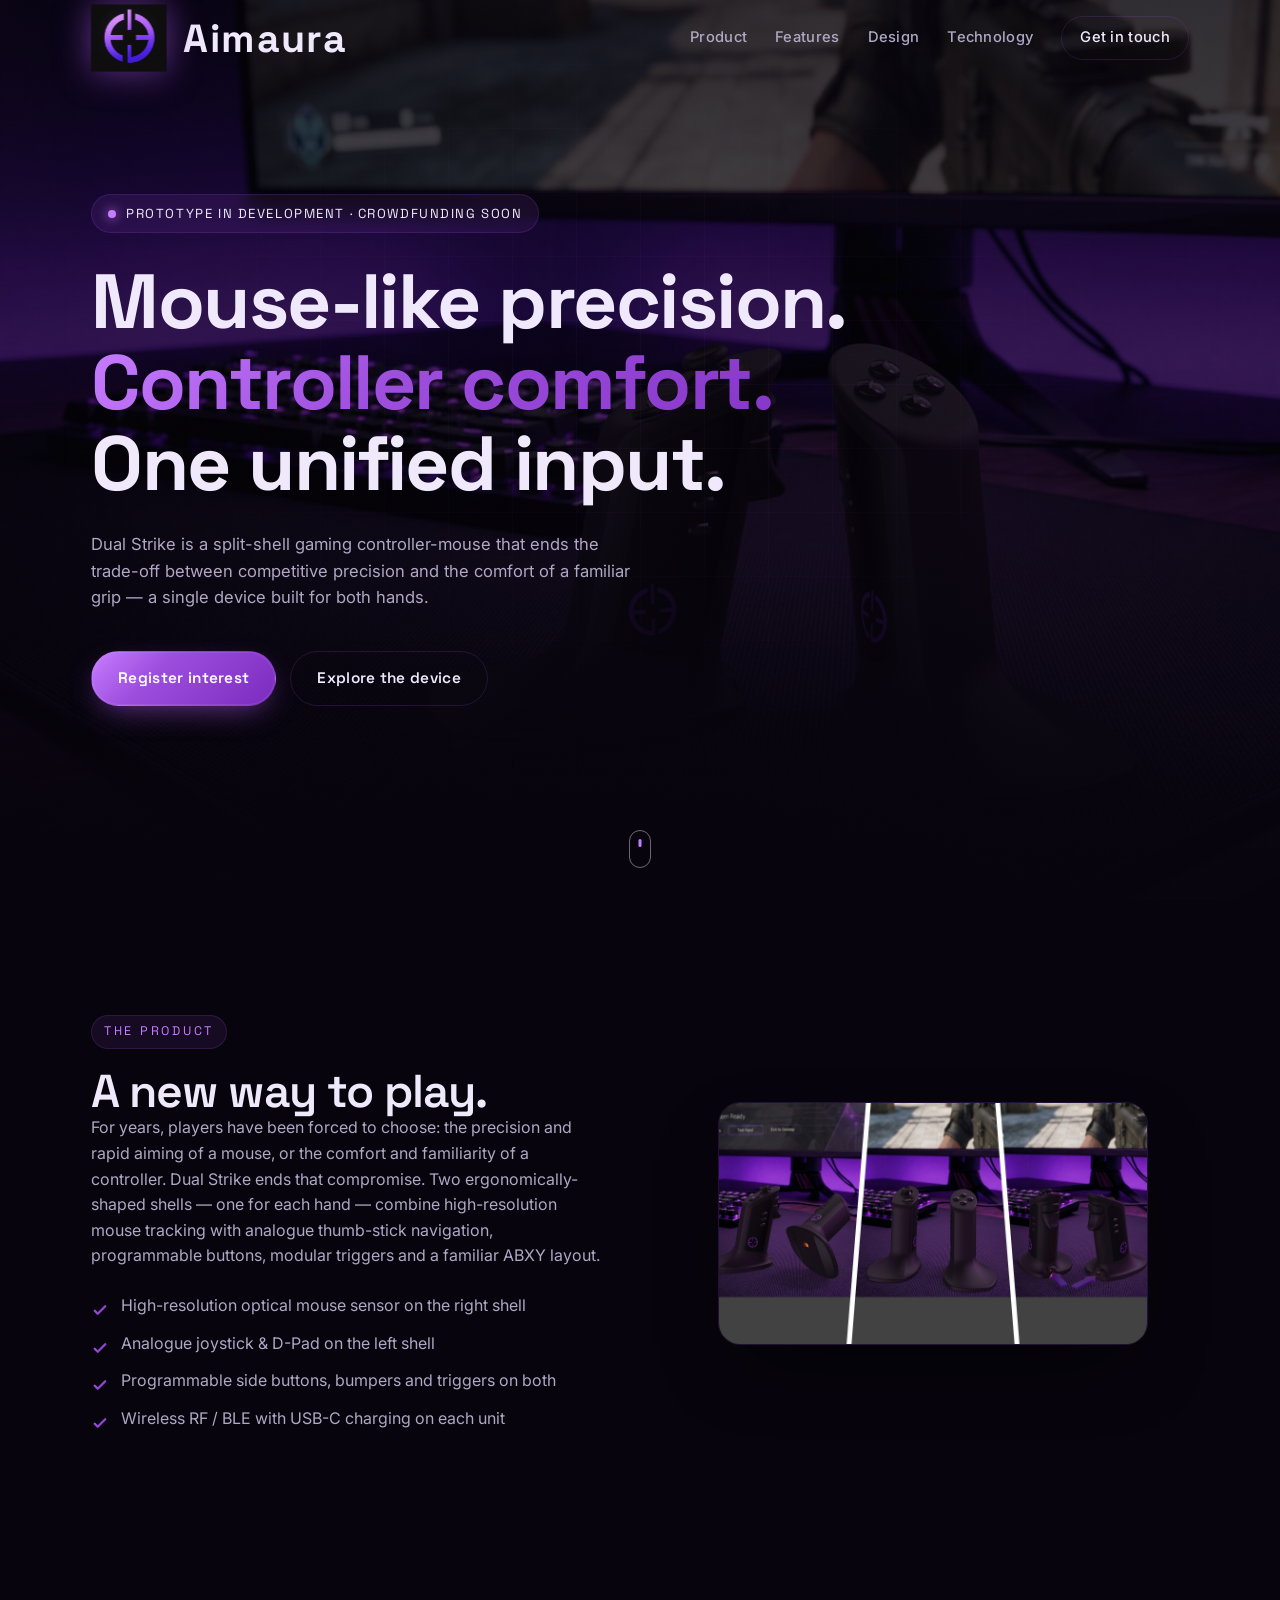
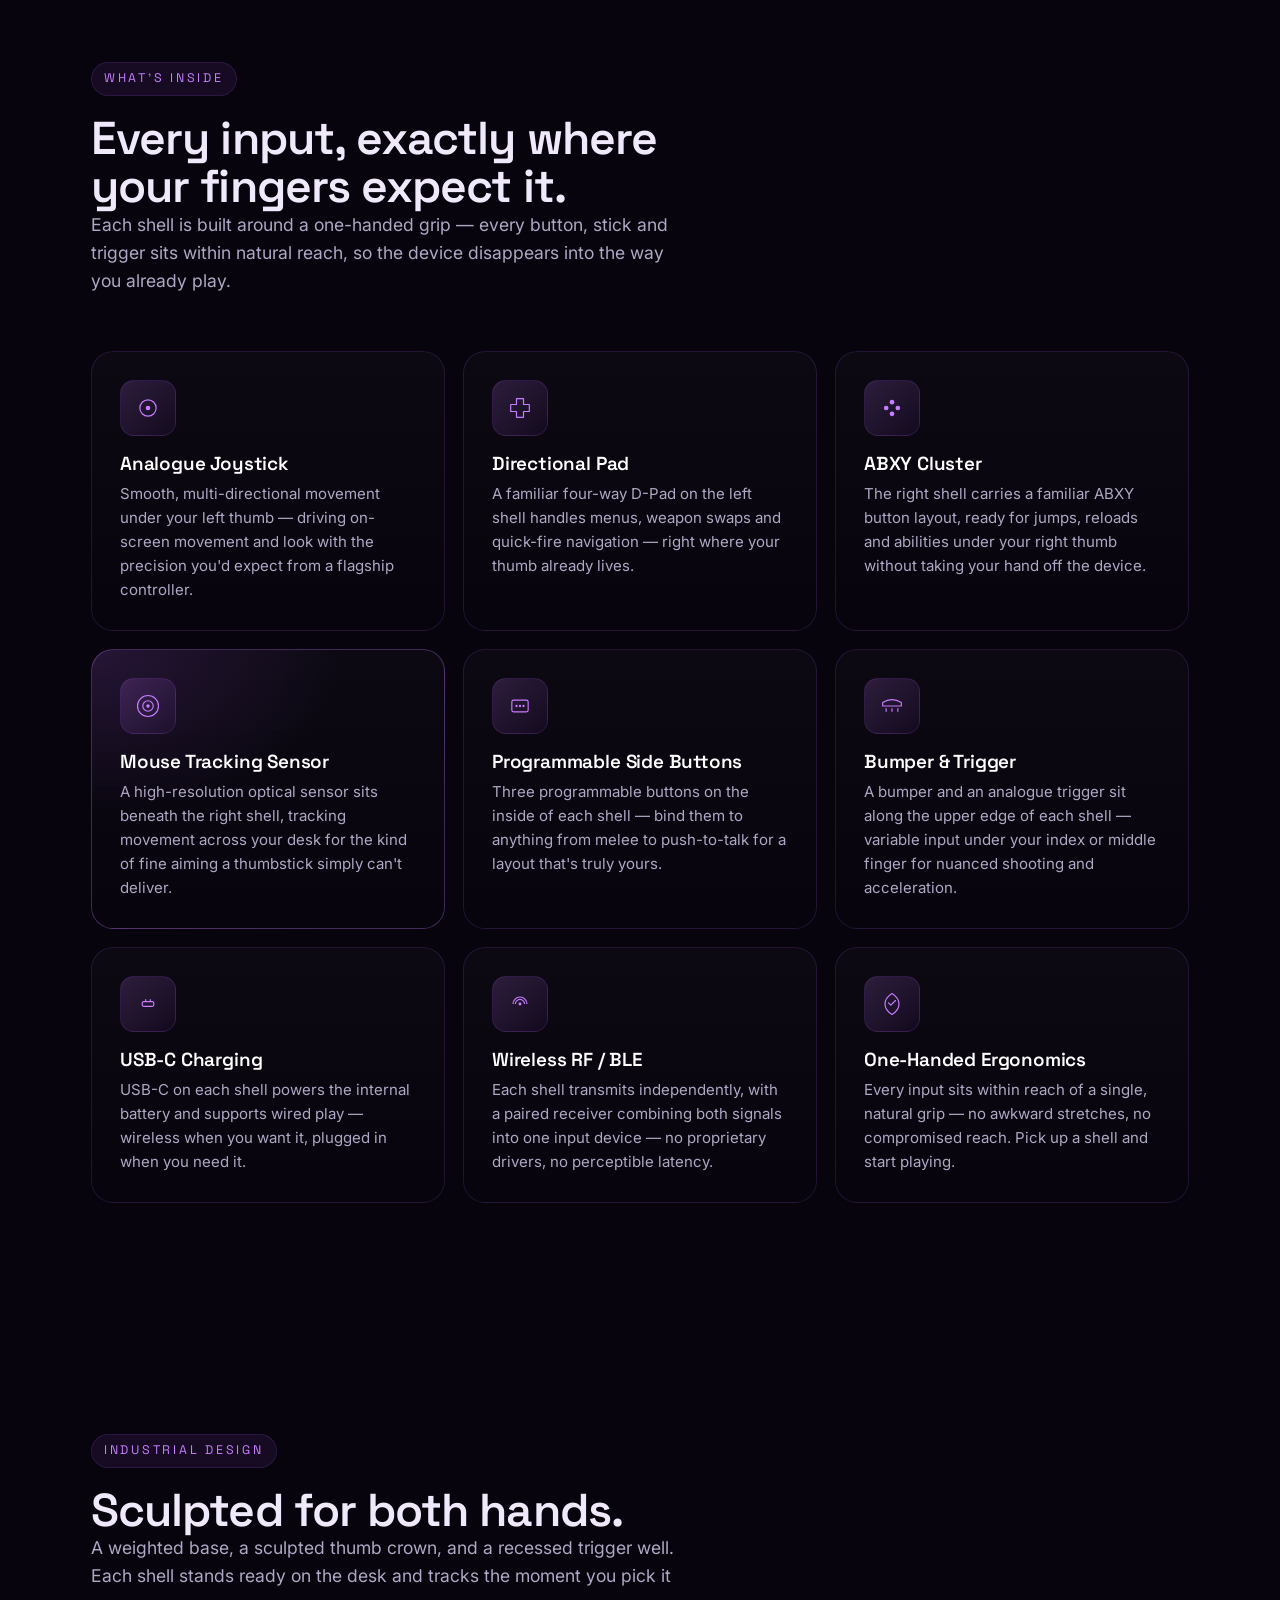
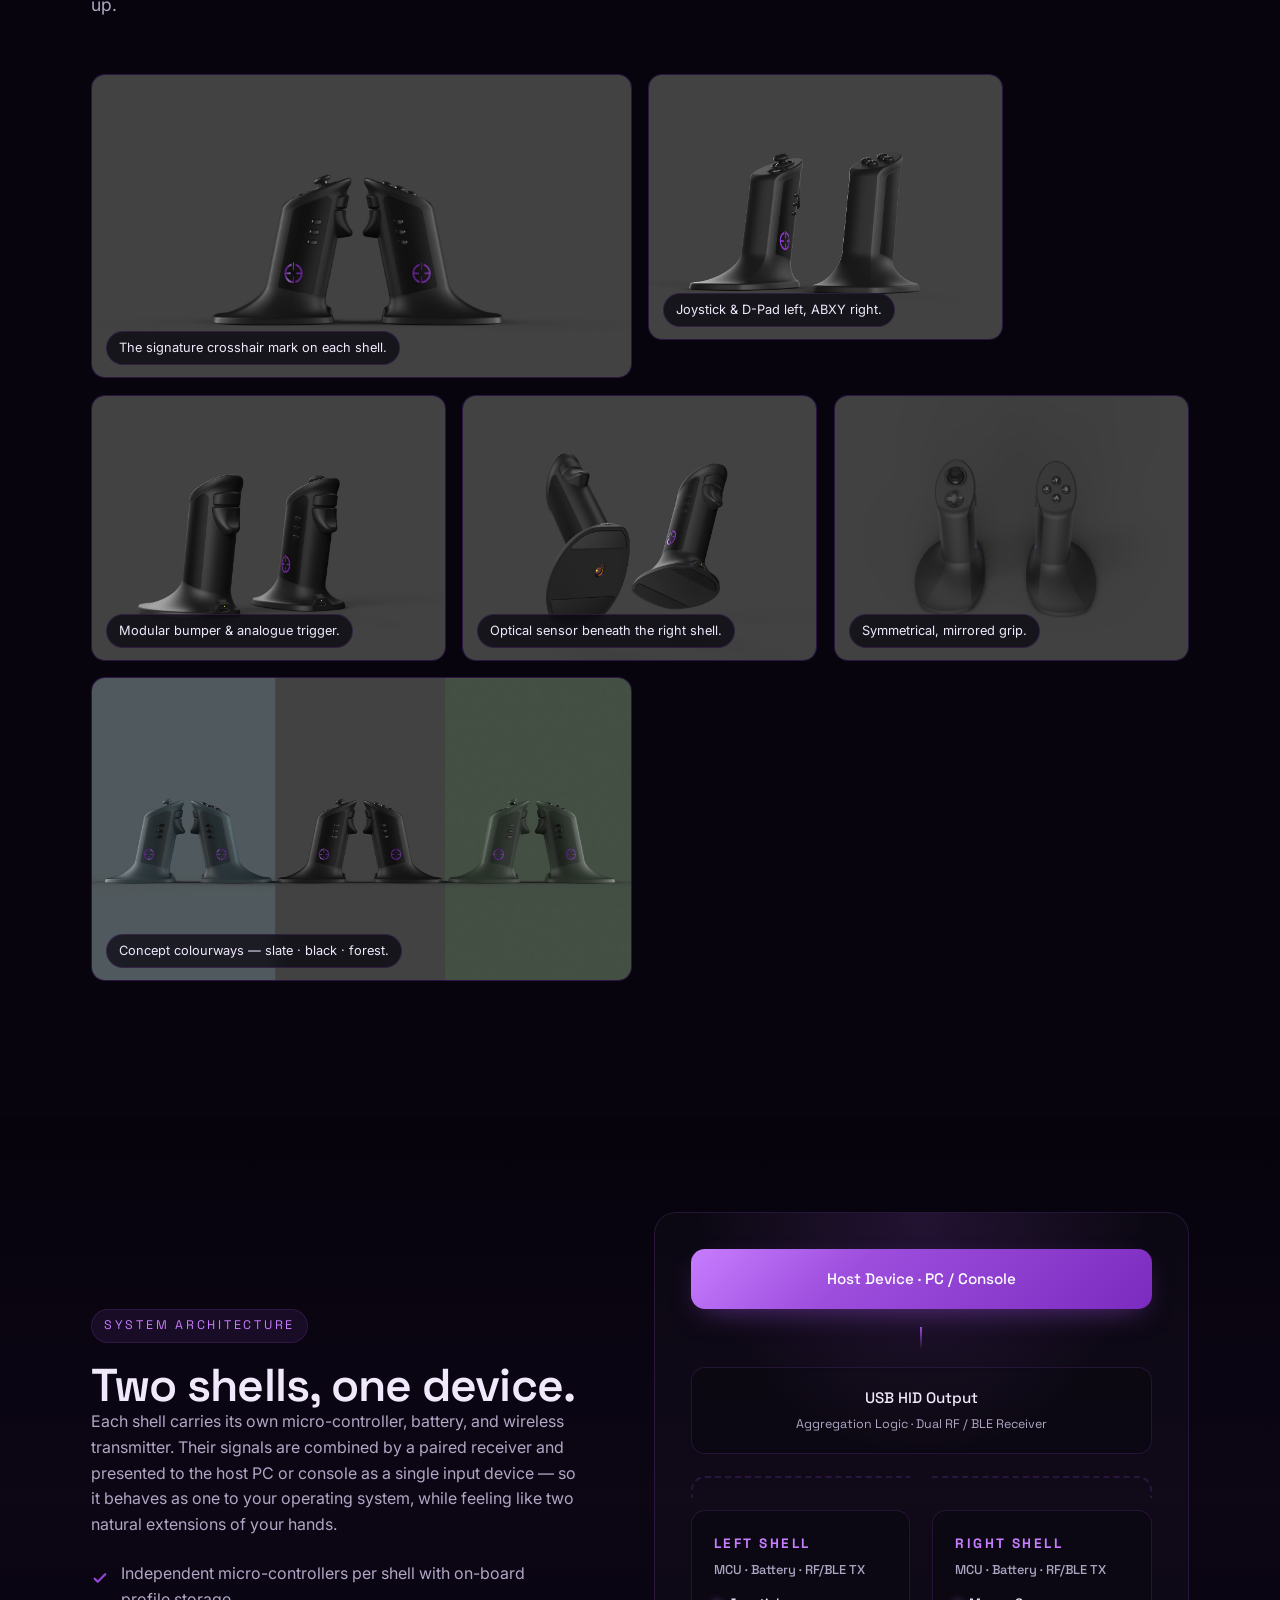
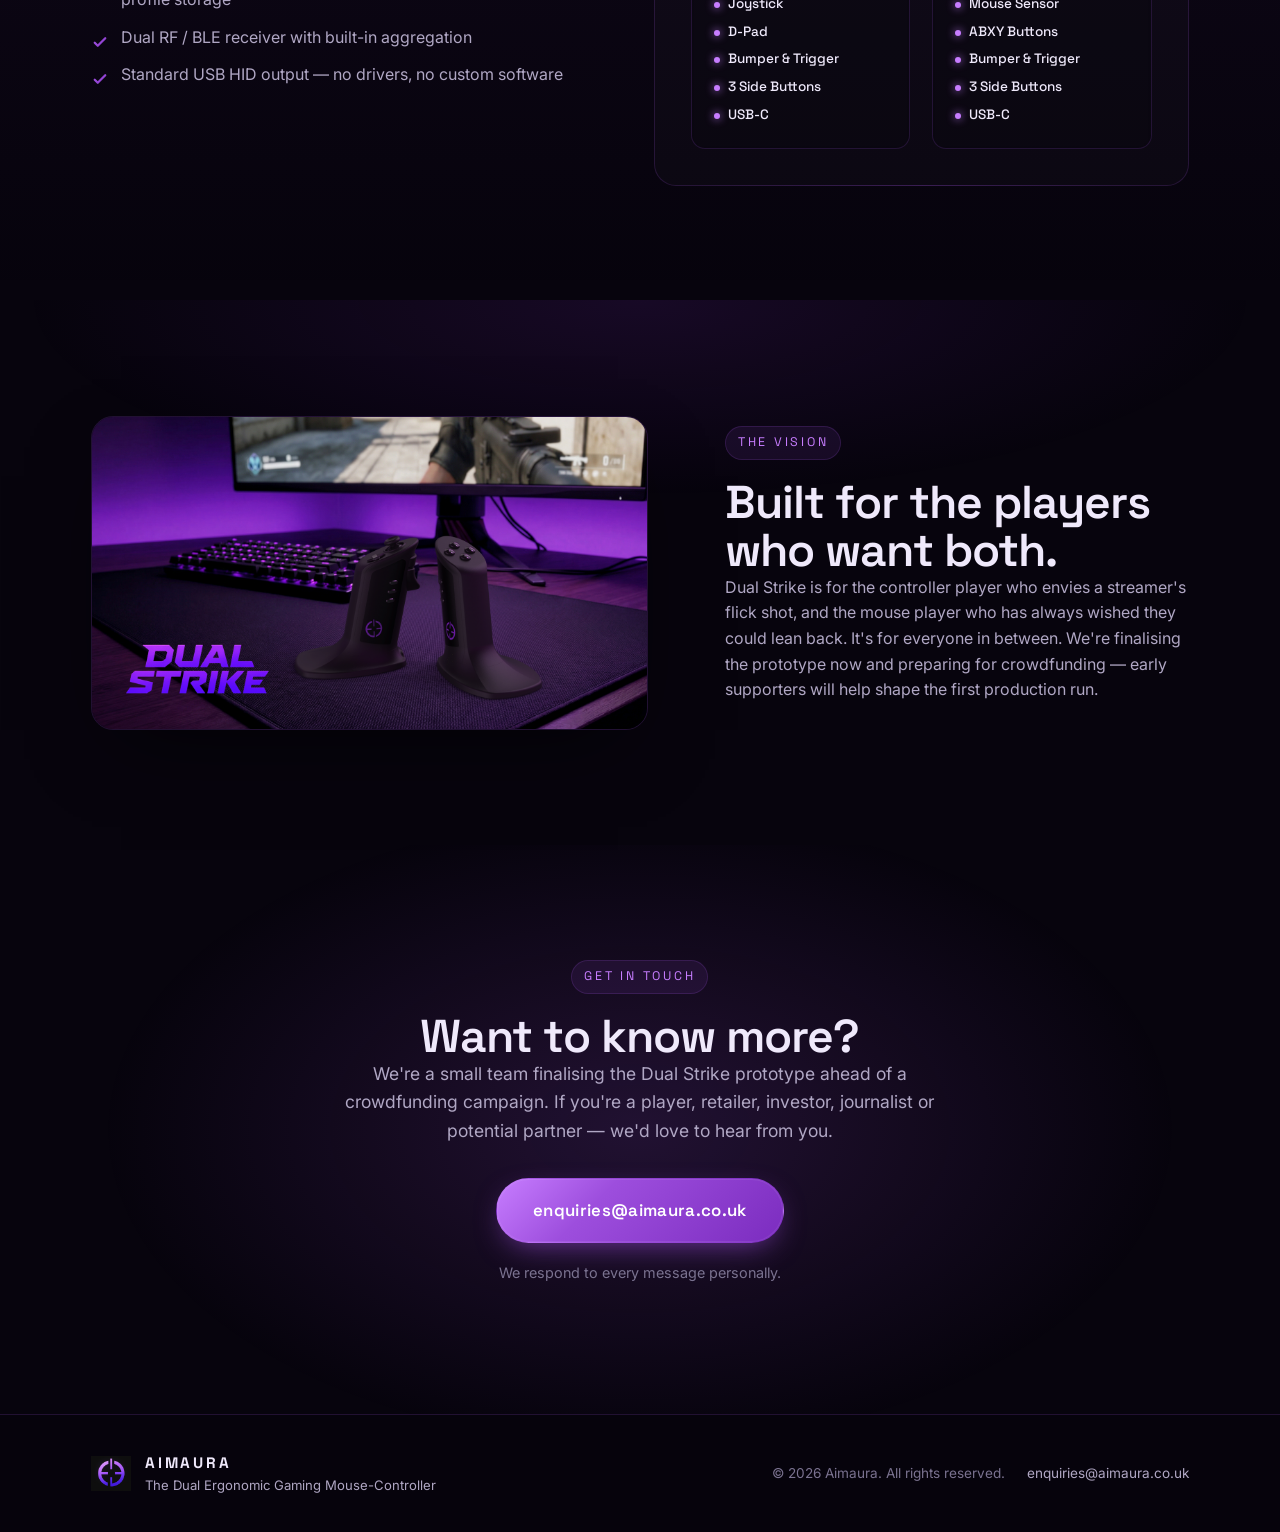
==== commit c9f28d6c: "Update index.html" ====
--- a/index.html
+++ b/index.html
@@ -285,7 +285,7 @@
     <div class="footer__brand">
       <img src="assets/img/logo-mark.png" alt="" />
       <div>
-        <strong>Aimaura</strong>
+        <strong>AIMAURA</strong>
         <span>The Dual Ergonomic Gaming Mouse-Controller</span>
       </div>
     </div>
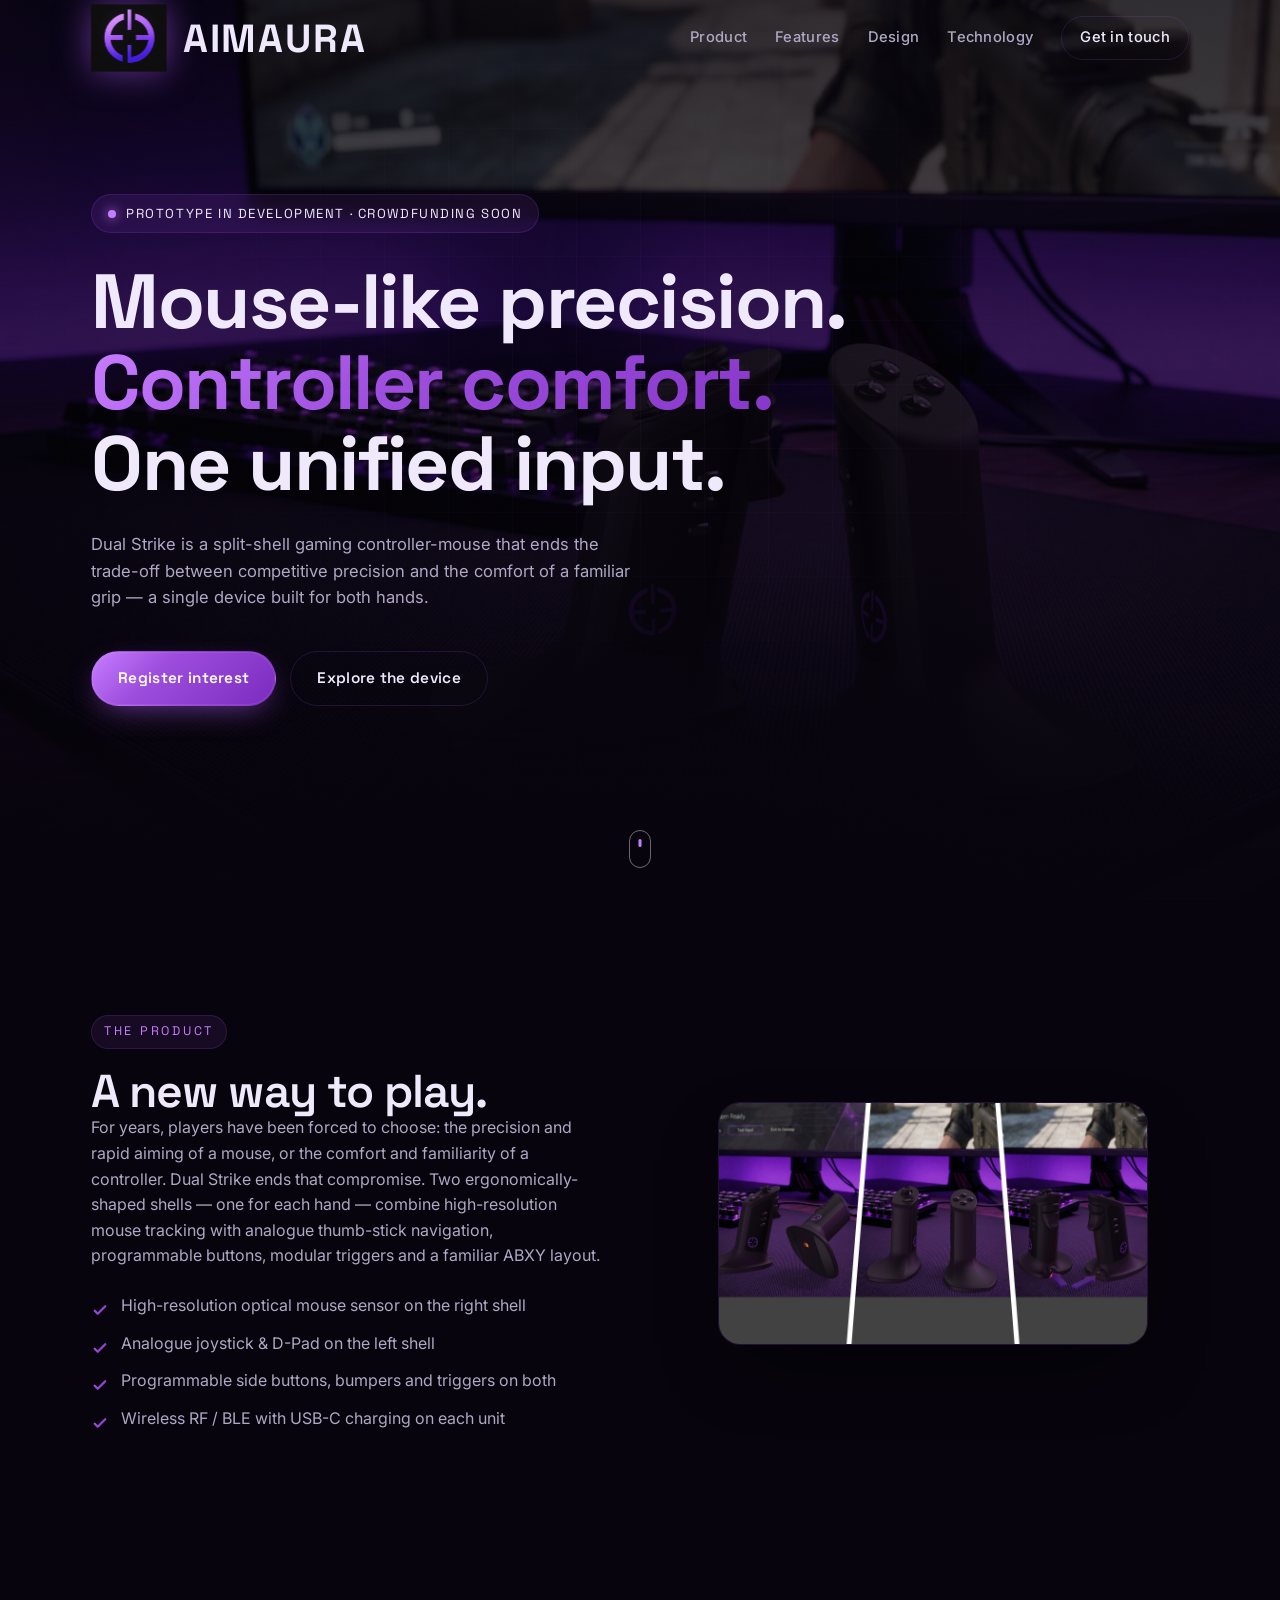
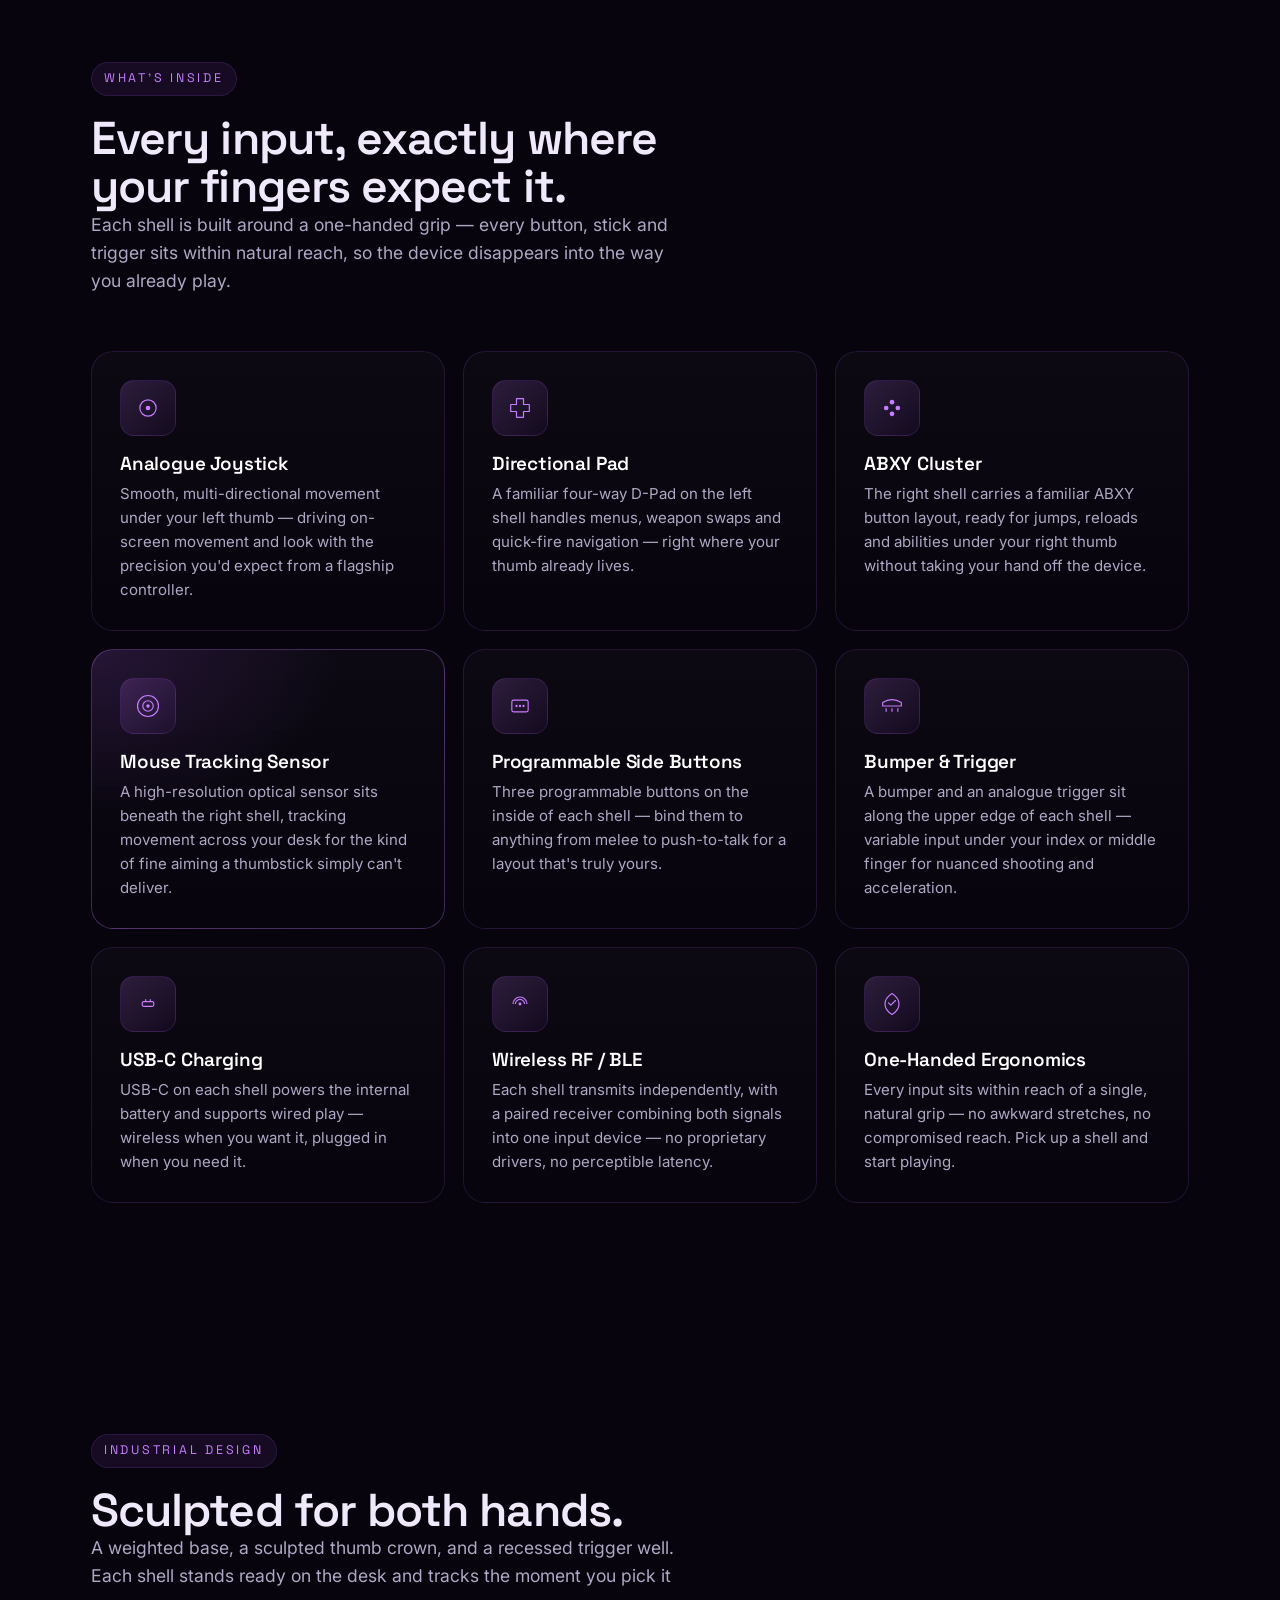
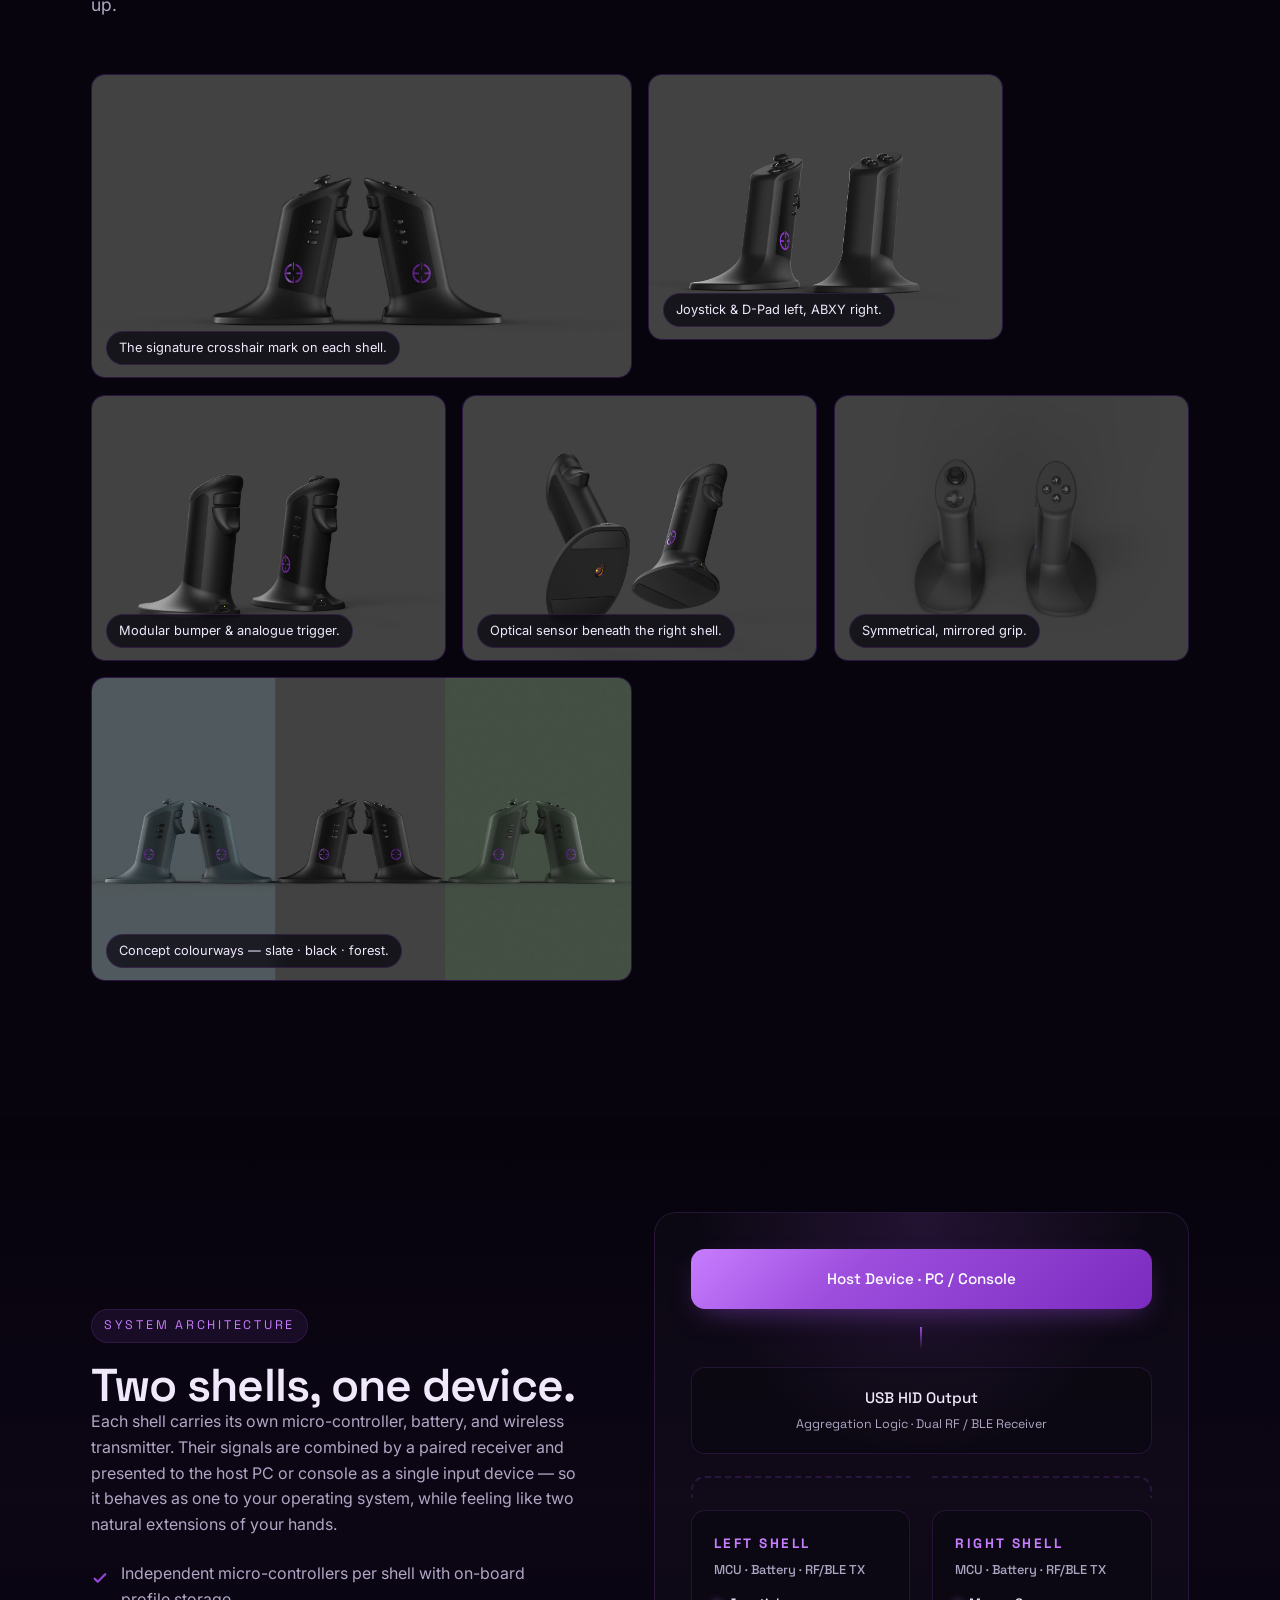
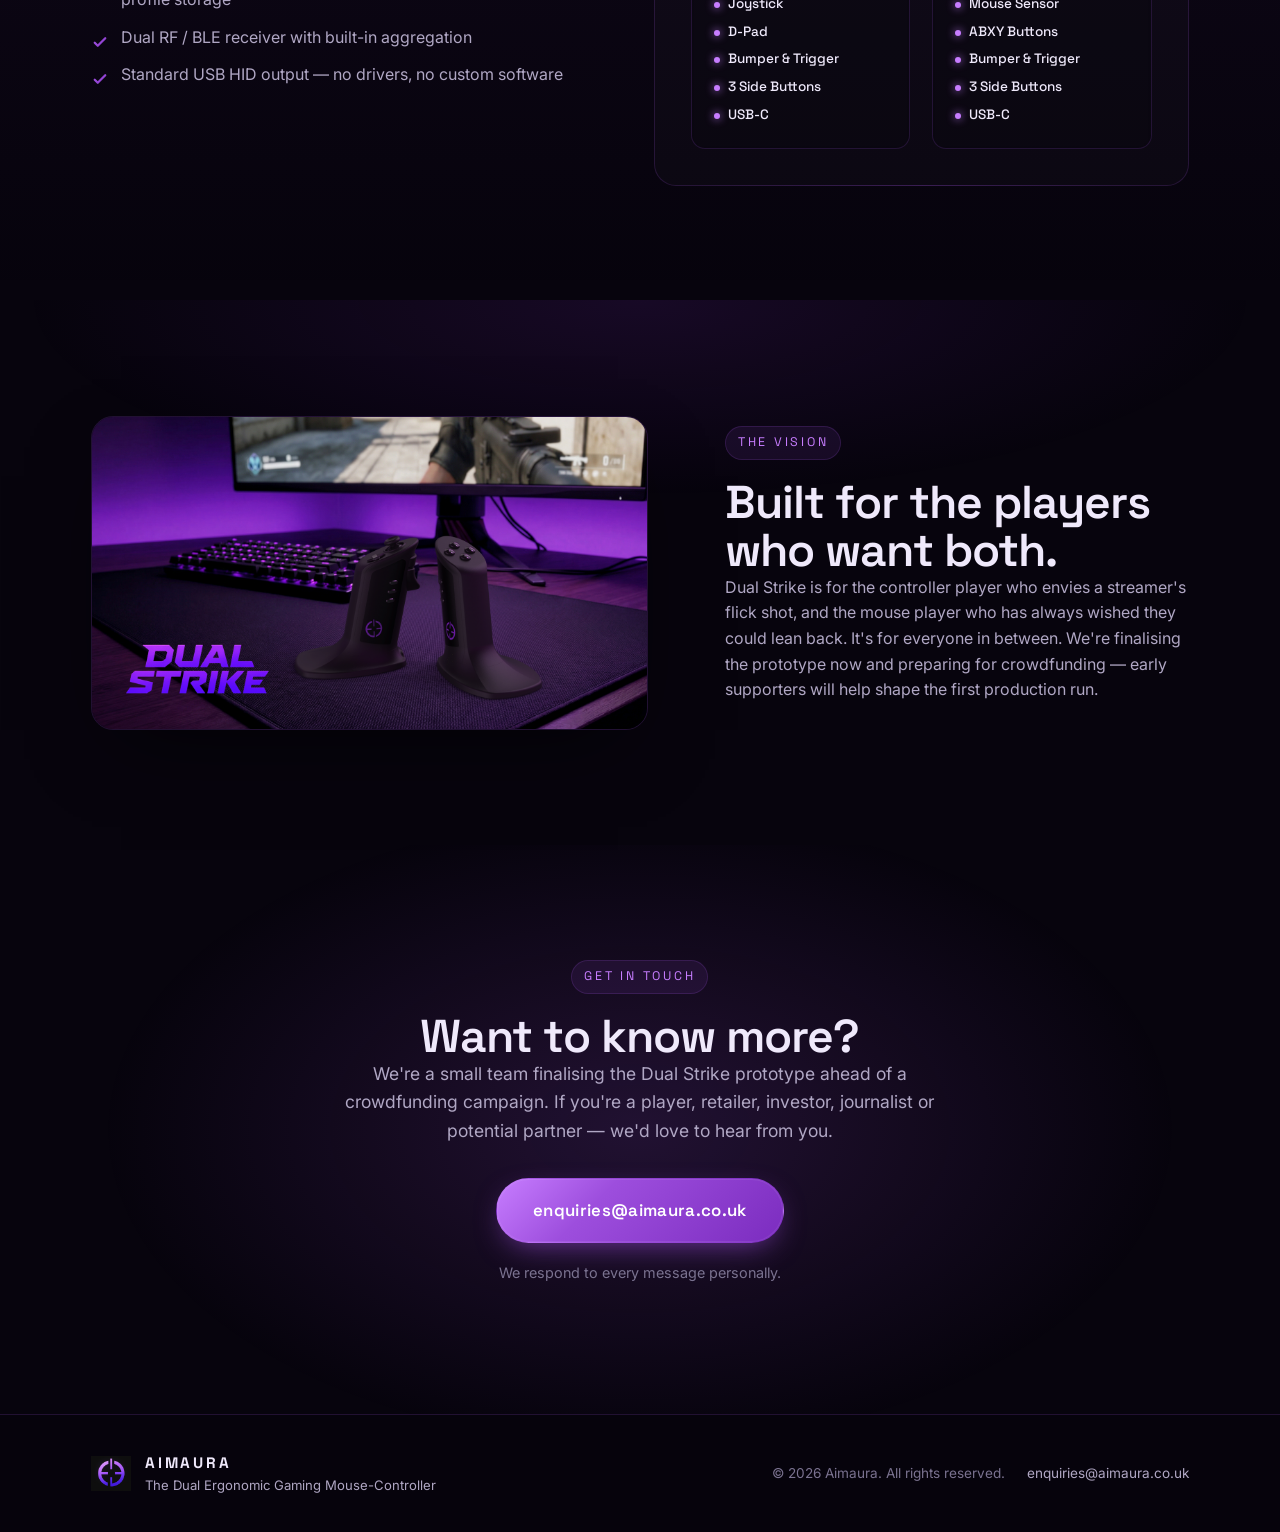
==== commit 860400da: "Update index.html" ====
--- a/index.html
+++ b/index.html
@@ -25,7 +25,7 @@
   <div class="nav__inner">
     <a class="brand" href="#top" aria-label="AIMAURA home" style="display:inline-flex;align-items:center;gap:0.75rem;transform:scale(1.4);transform-origin:left center;">
       <img src="assets/img/logo-mark.png" alt="" class="brand__mark" style="height:3rem;width:auto;" />
-      <span class="brand__name" style="font-size:1.75rem;font-weight:700;letter-spacing:0.04em;">Aimaura</span>
+      <span class="brand__name" style="font-size:1.75rem;font-weight:700;letter-spacing:0.04em;">AIMAURA</span>
     </a>
     <nav class="nav__links" aria-label="Primary">
       <a href="#product">Product</a>
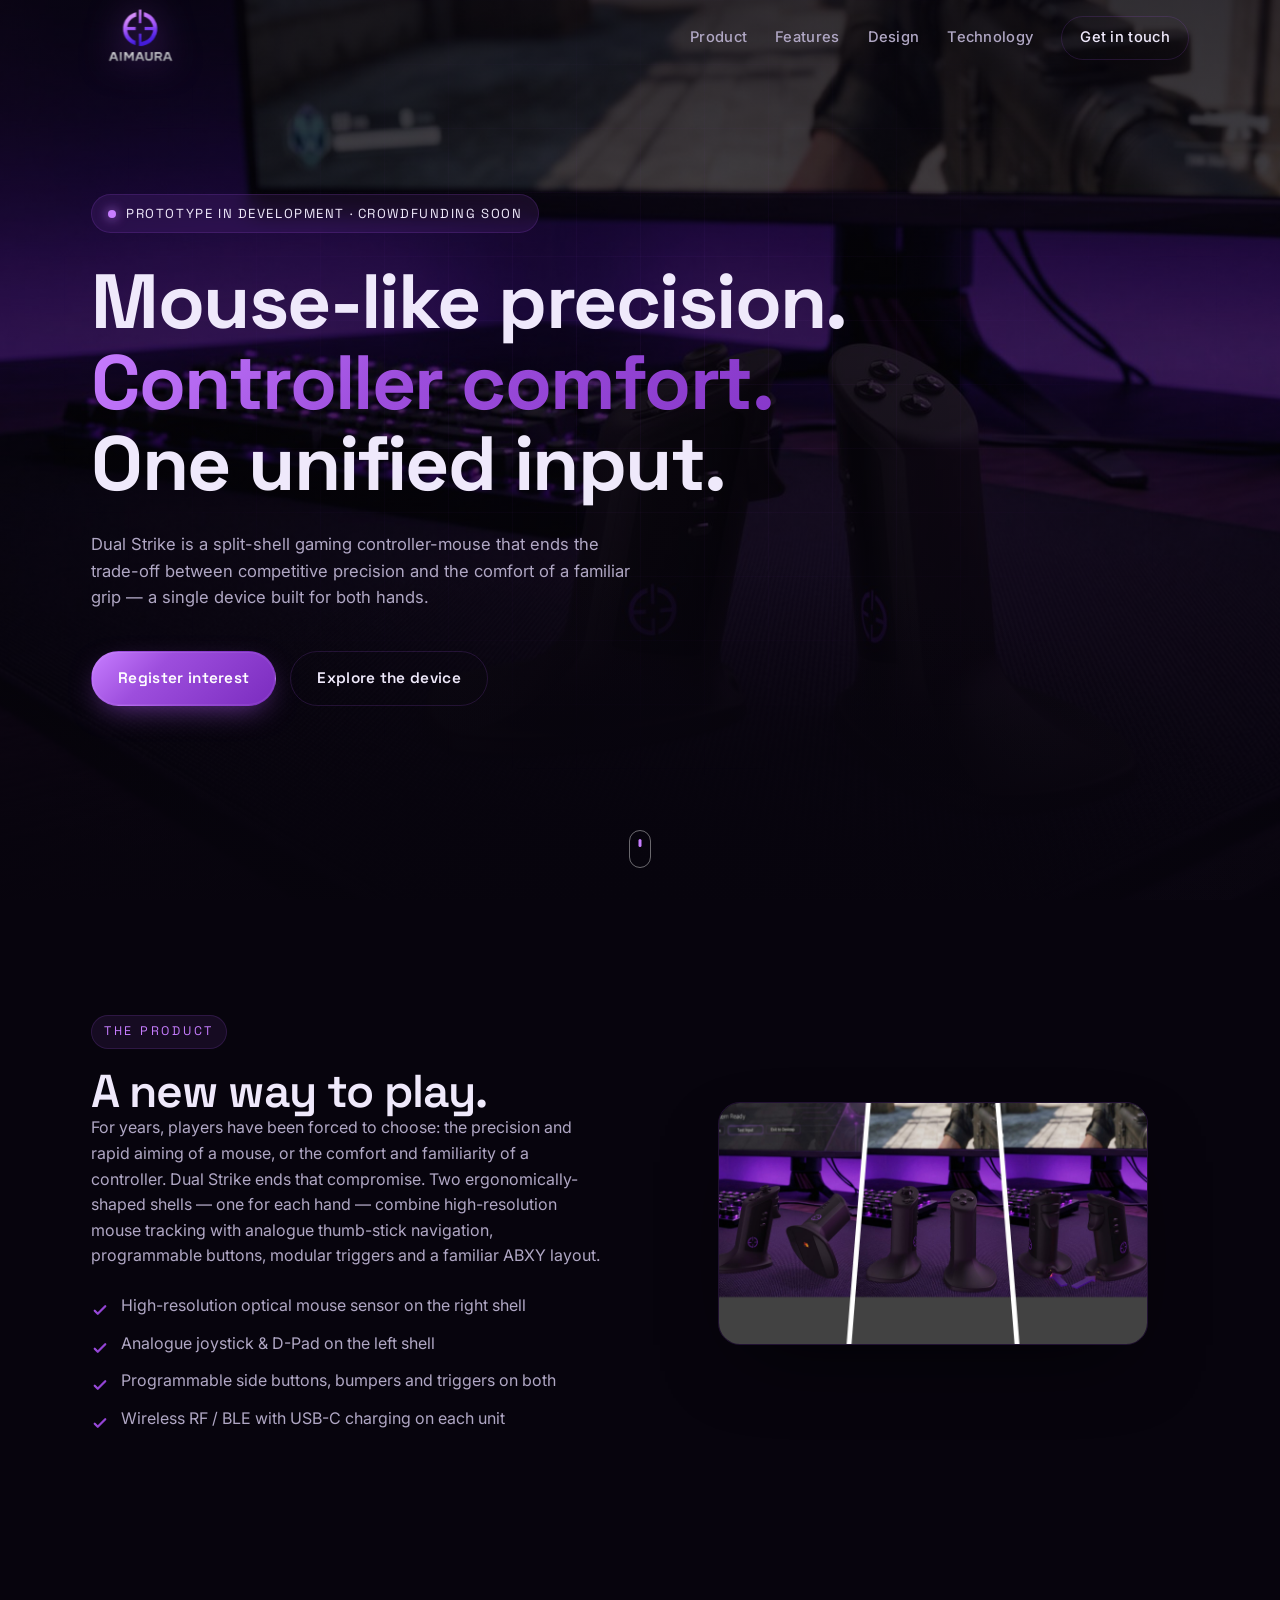
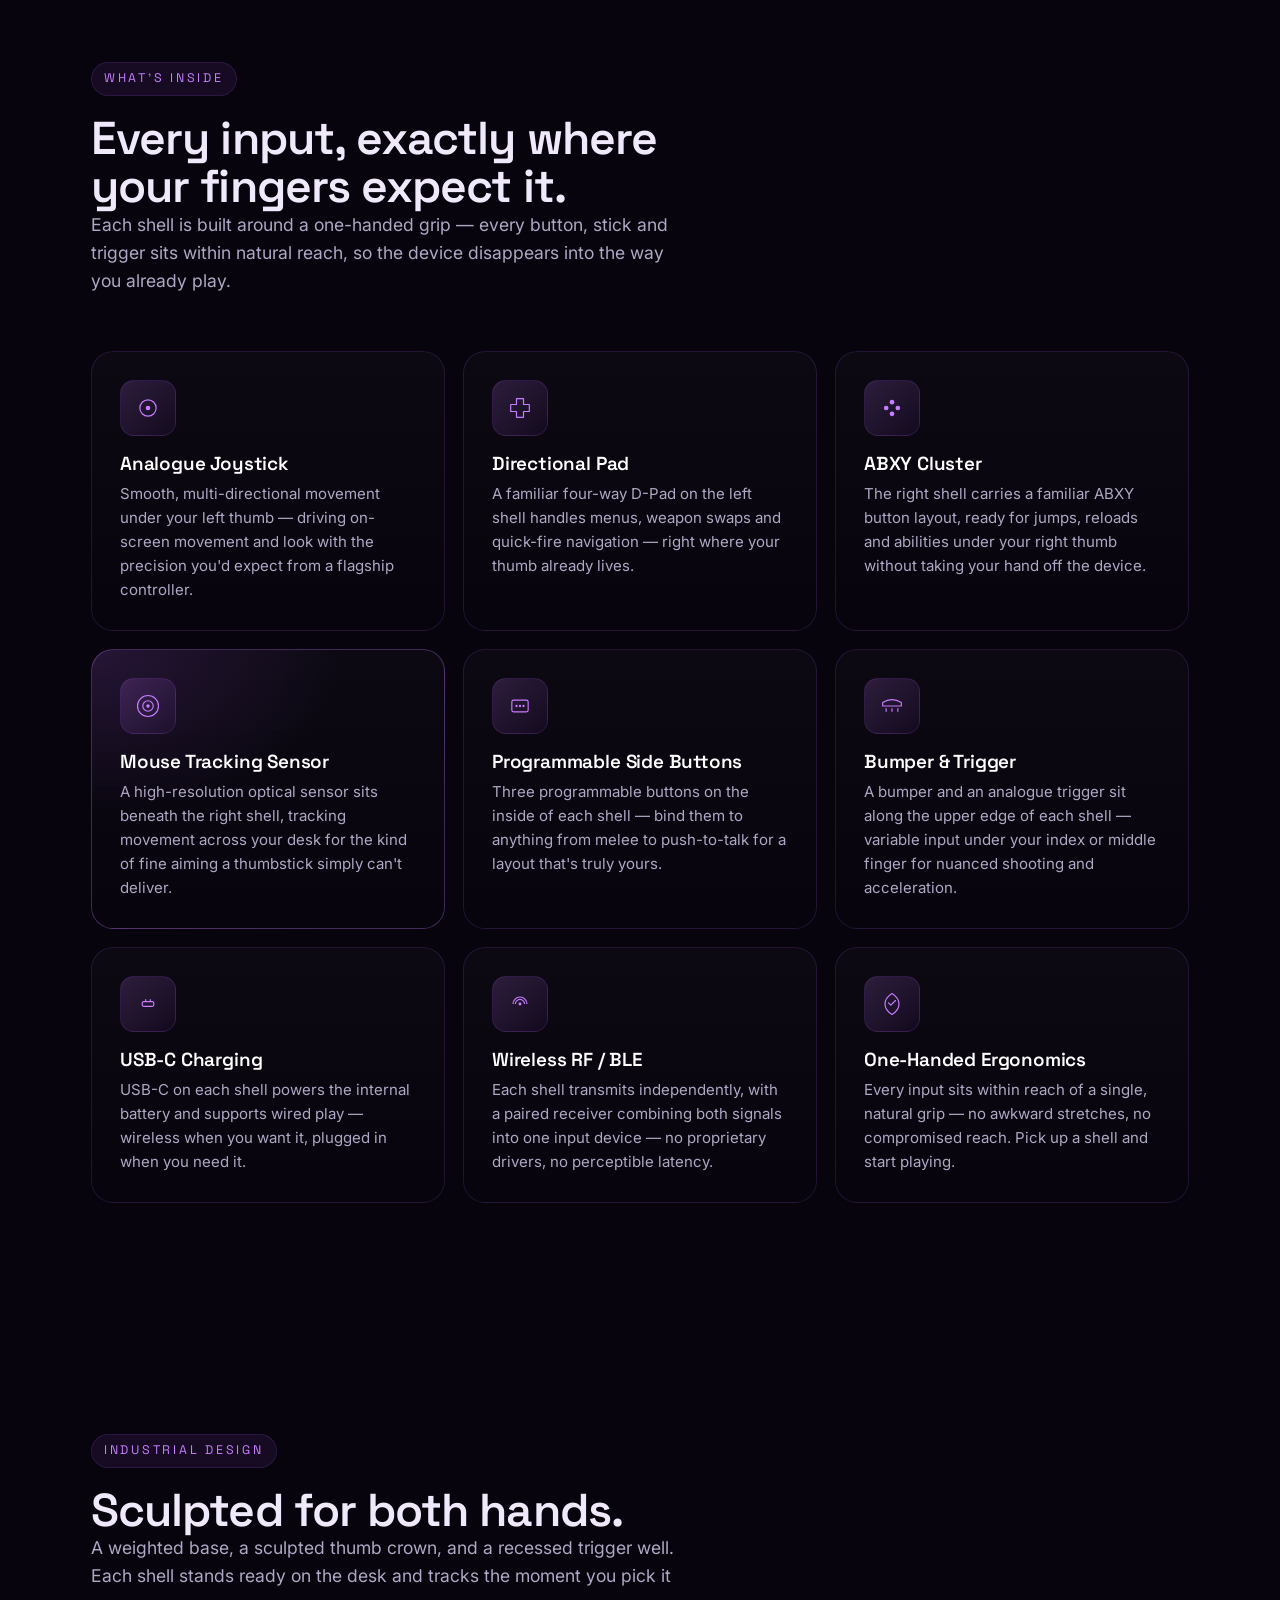
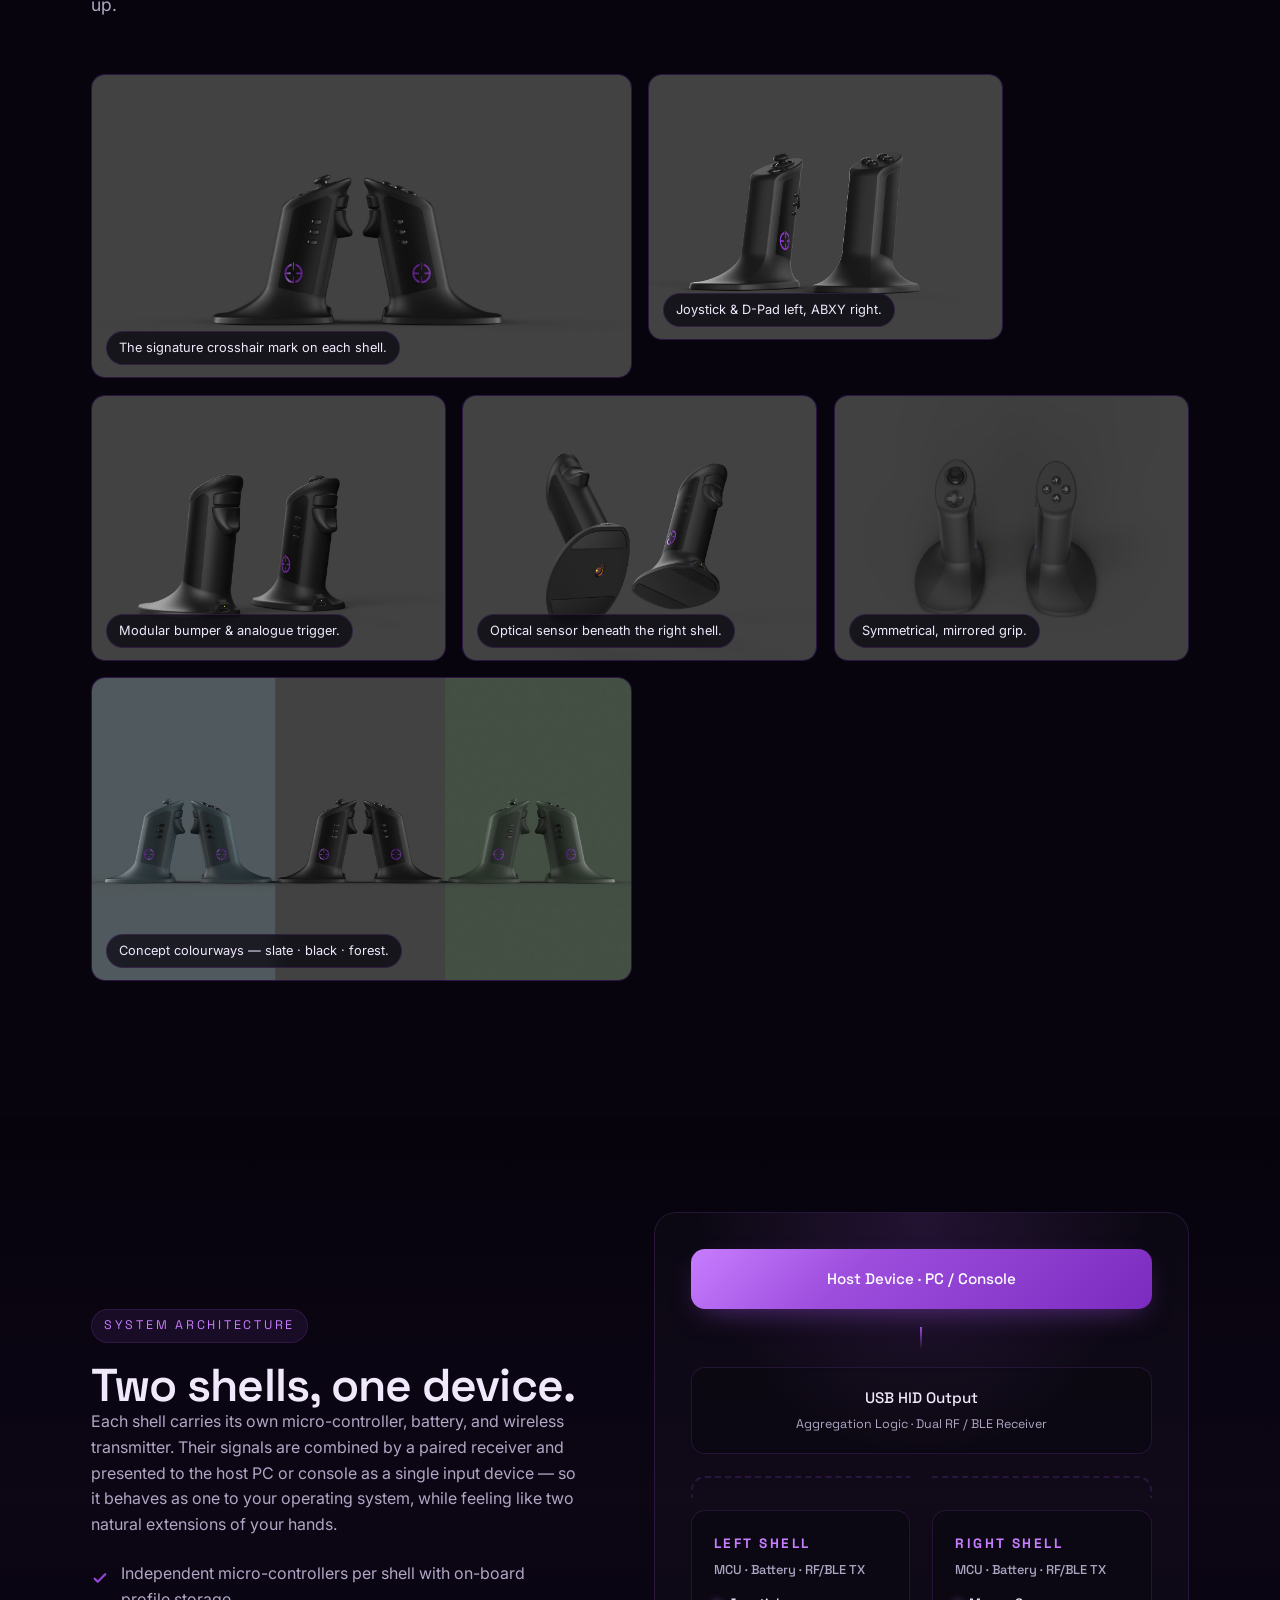
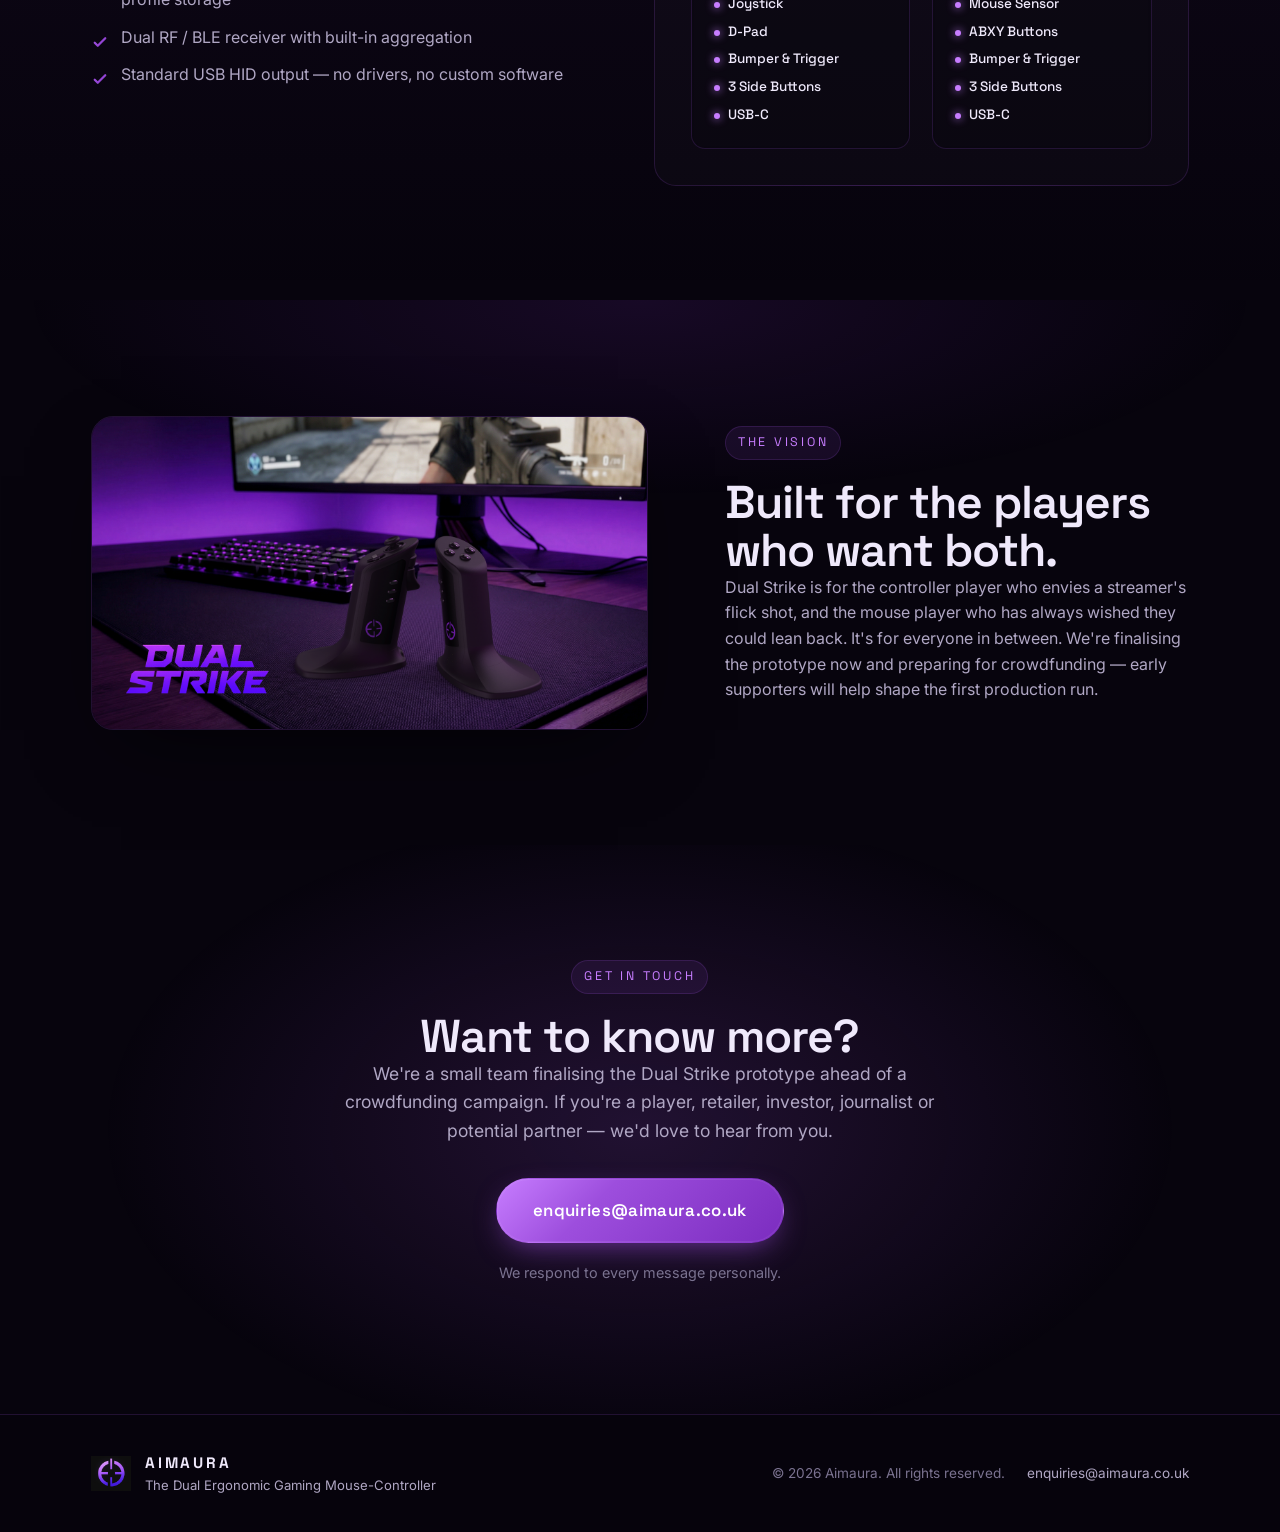
==== commit 33064c4a: "Update index.html" ====
--- a/index.html
+++ b/index.html
@@ -24,8 +24,7 @@
 <header class="nav" id="nav">
   <div class="nav__inner">
     <a class="brand" href="#top" aria-label="AIMAURA home" style="display:inline-flex;align-items:center;gap:0.75rem;transform:scale(1.4);transform-origin:left center;">
-      <img src="assets/img/logo-mark.png" alt="" class="brand__mark" style="height:3rem;width:auto;" />
-      <span class="brand__name" style="font-size:1.75rem;font-weight:700;letter-spacing:0.04em;">AIMAURA</span>
+      <img src="assets/img/AimauraPNG.png" alt="" class="brand__mark" style="height:3rem;width:auto;" />
     </a>
     <nav class="nav__links" aria-label="Primary">
       <a href="#product">Product</a>
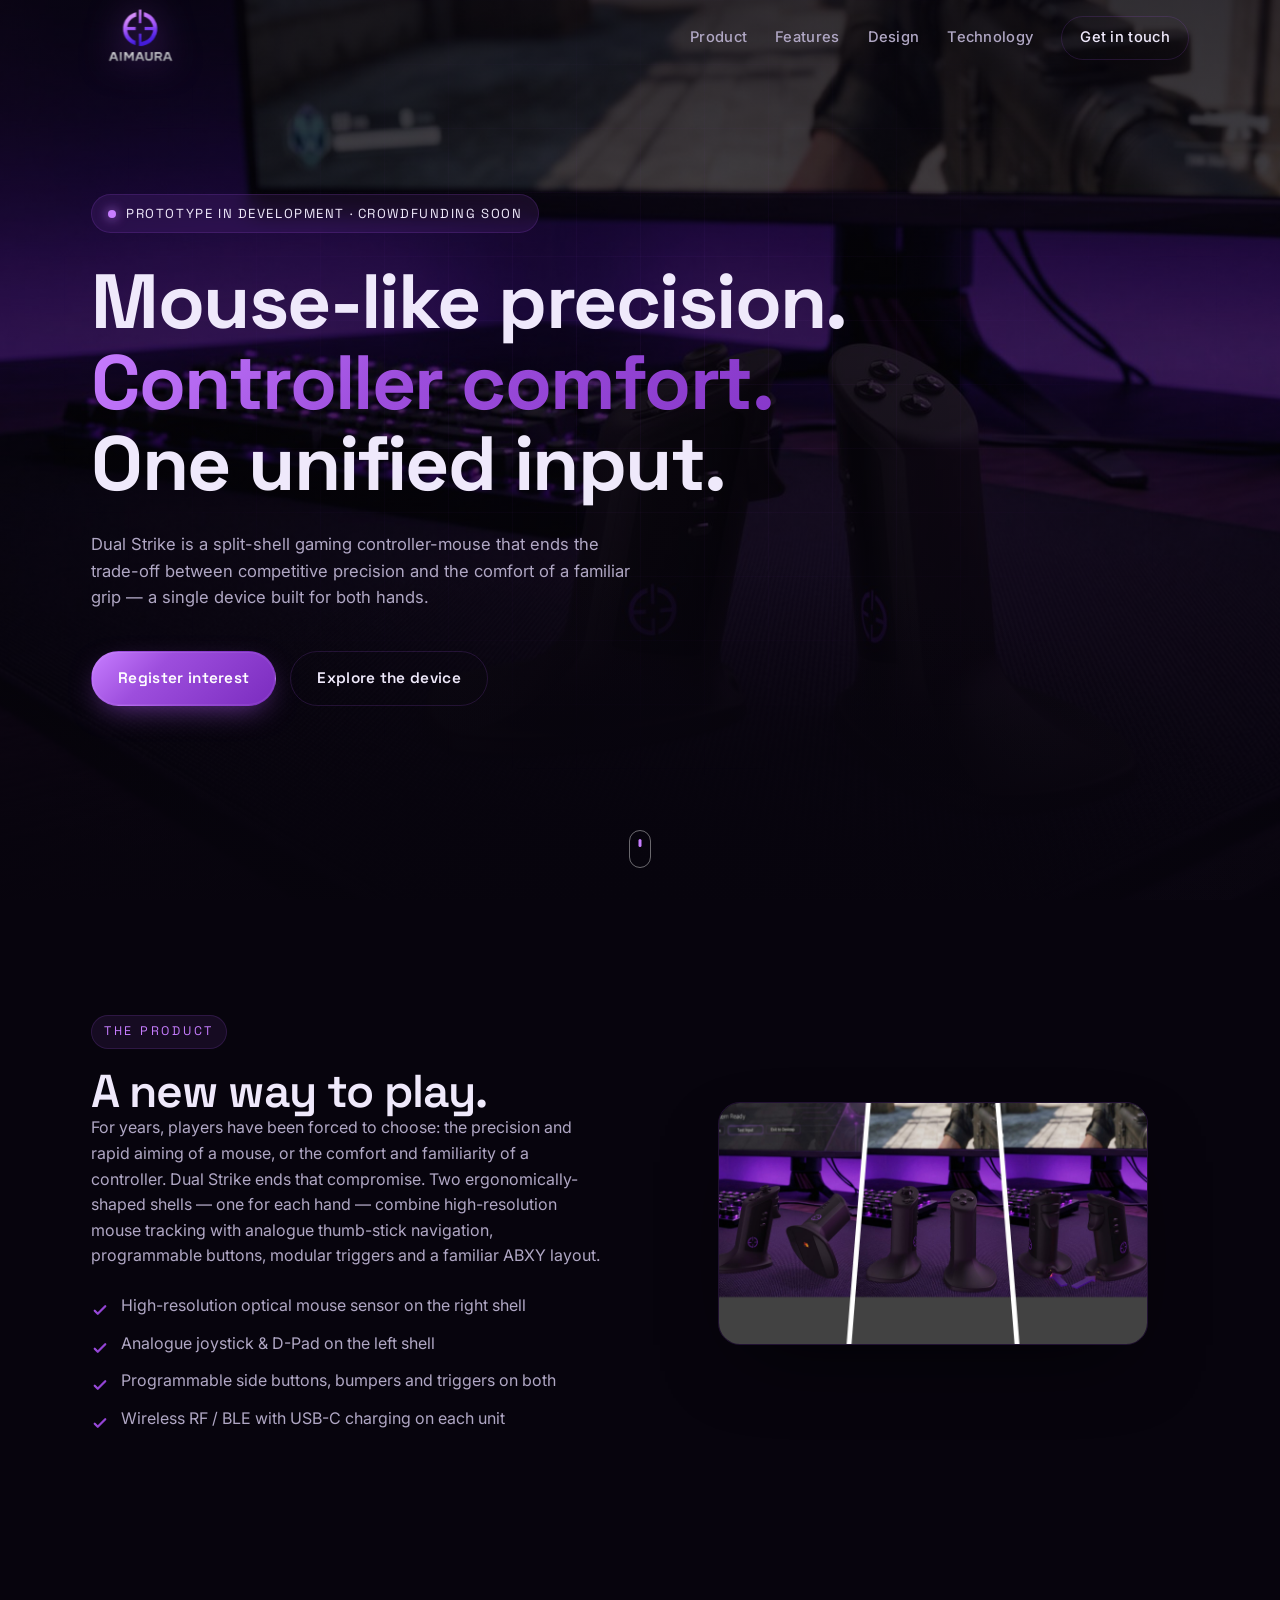
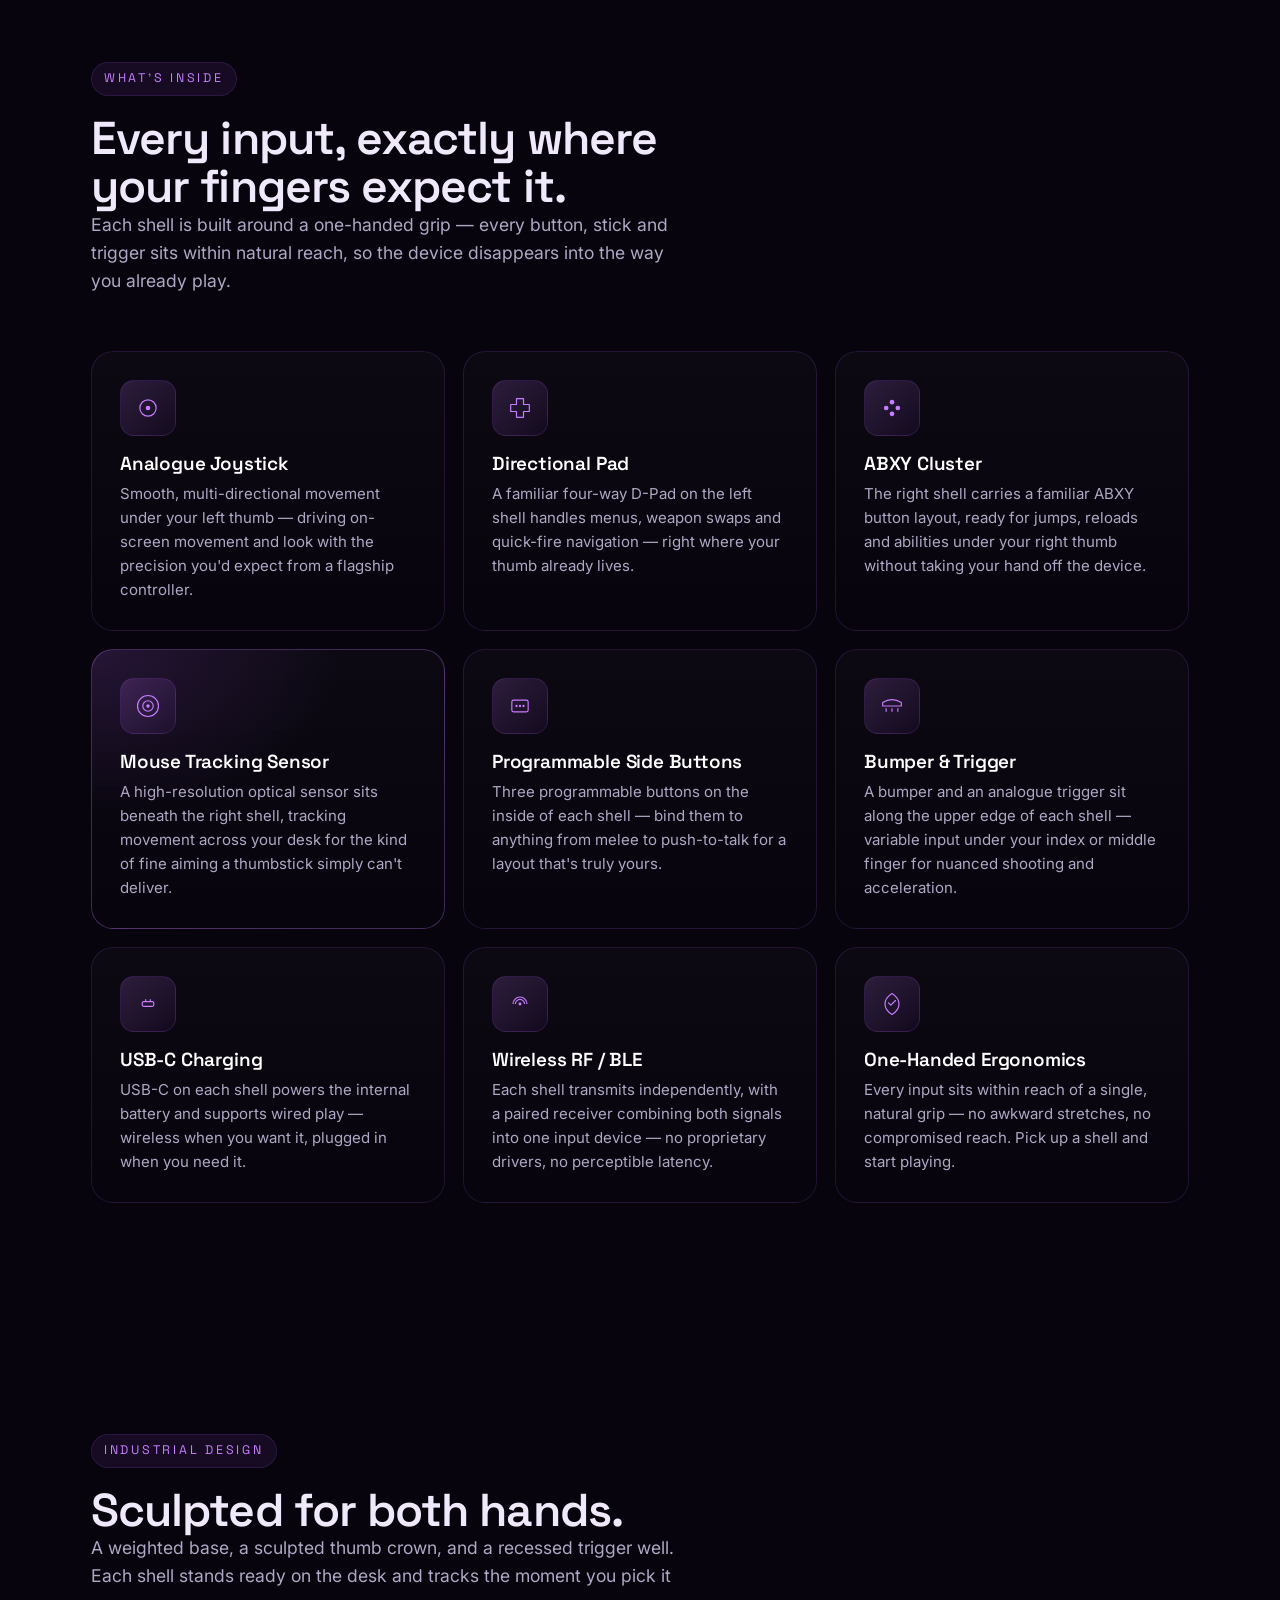
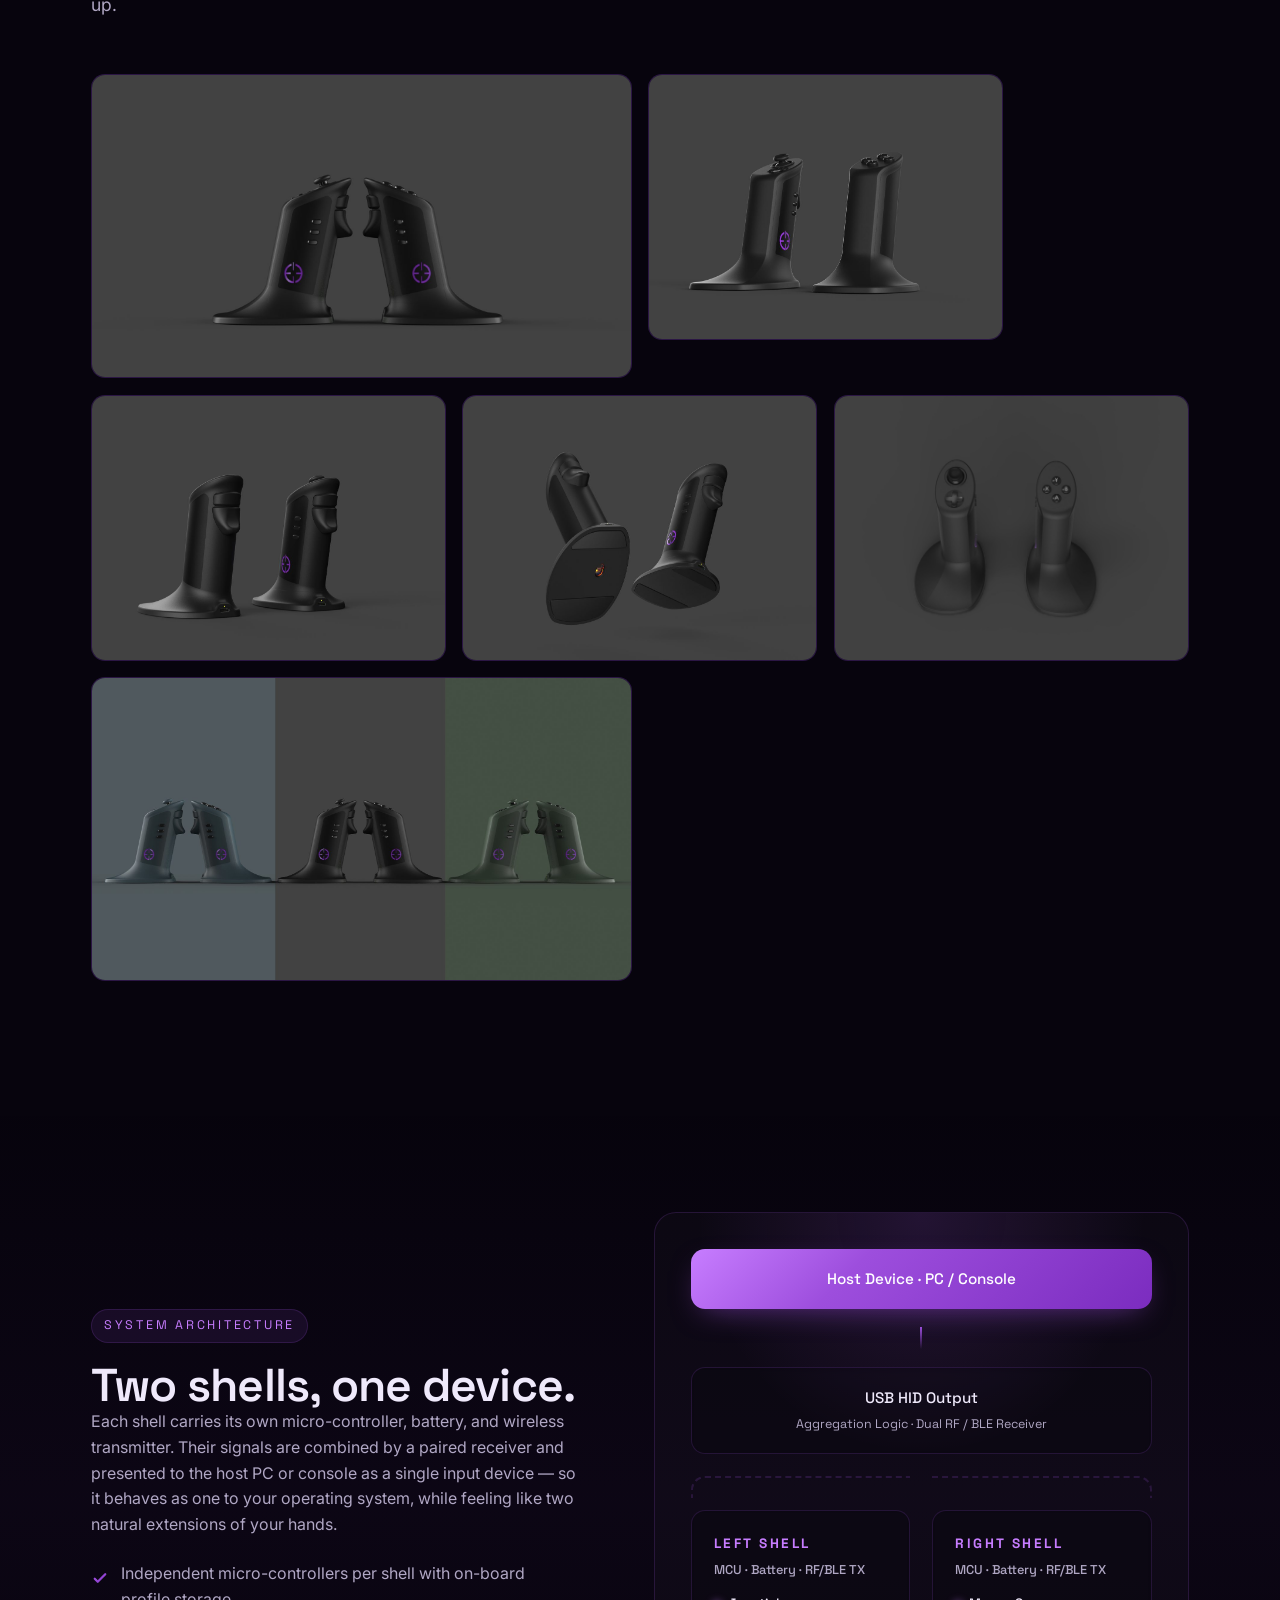
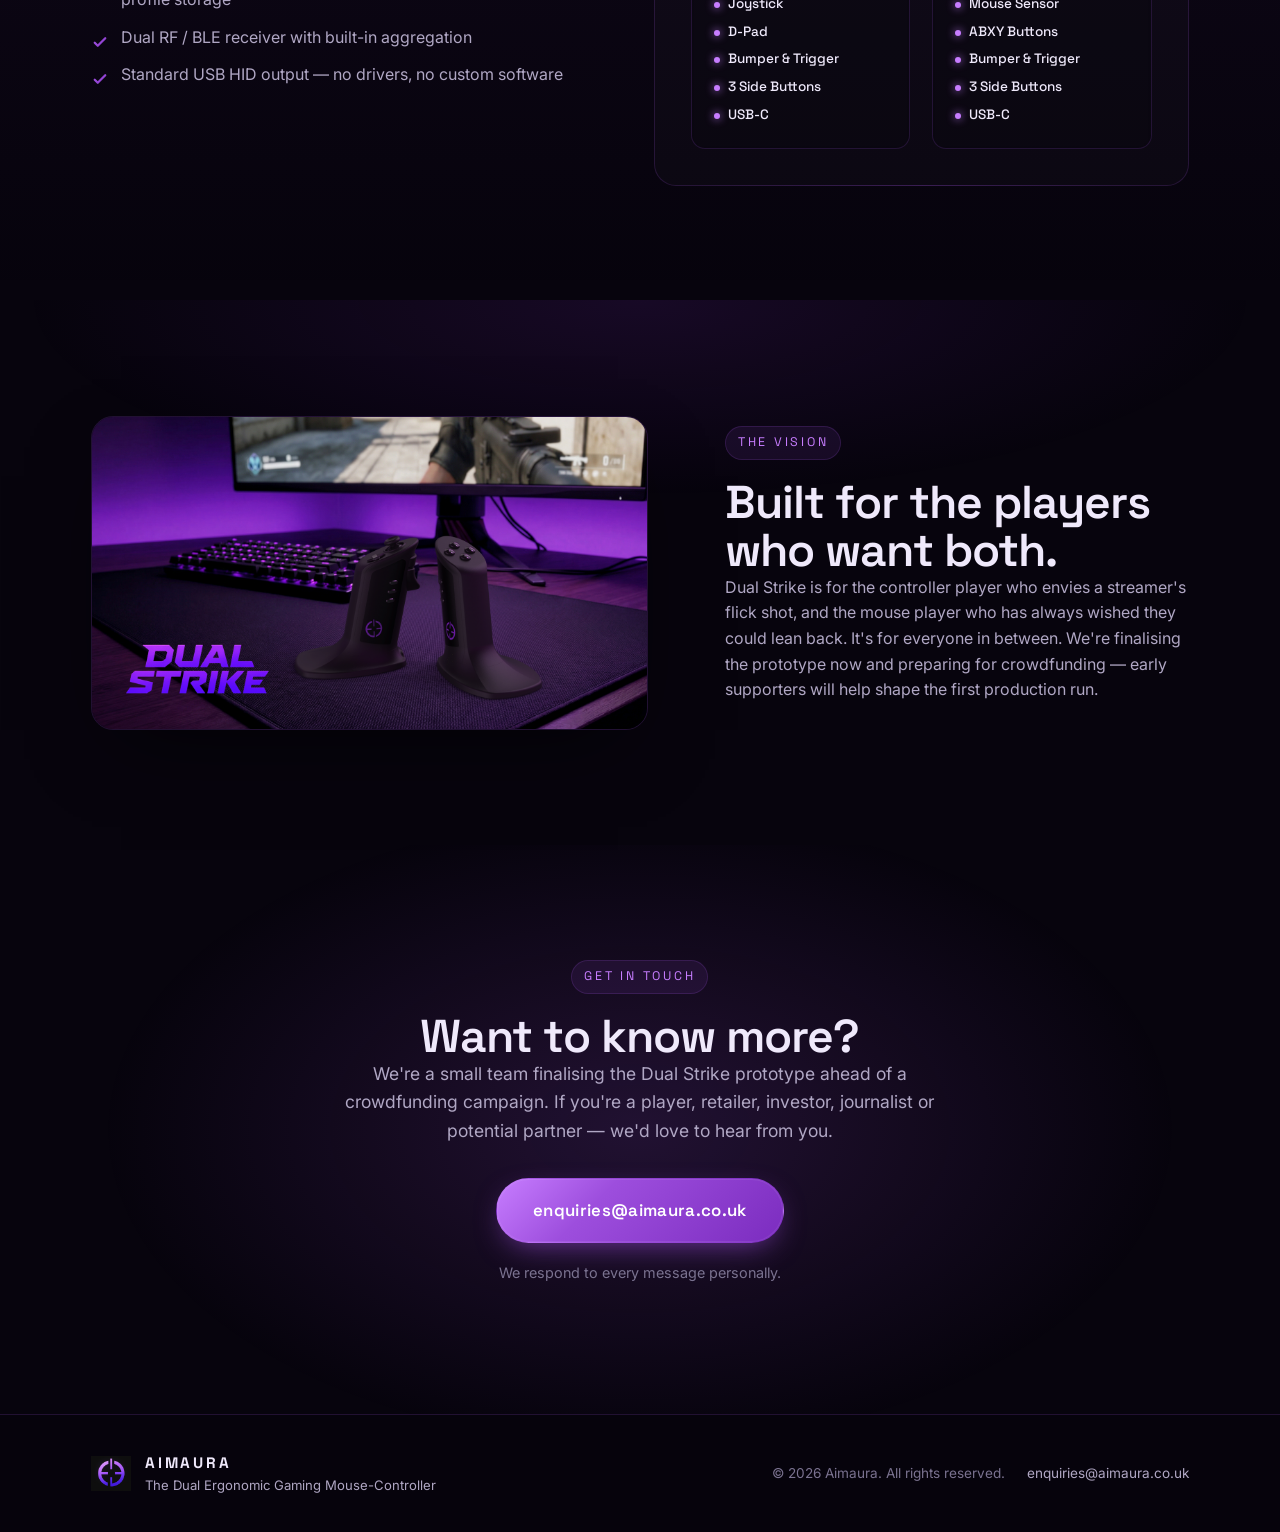
==== commit 210fc7f8: "Update index.html" ====
--- a/index.html
+++ b/index.html
@@ -3,7 +3,7 @@
 <head>
   <meta charset="utf-8" />
   <meta name="viewport" content="width=device-width,initial-scale=1,viewport-fit=cover" />
-  <title>Dual Strike — The Dual Ergonomic Gaming Mouse-Controller</title>
+  <title>Welcome to Aimaura - built by gamers, for gamers</title>
   <meta name="description" content="Dual Strike is a dual ergonomic gaming mouse-controller that blends mouse-like precision with controller comfort." />
   <meta name="theme-color" content="#0b0613" />
   <meta property="og:title" content="Dual Strike — The Dual Ergonomic Gaming Mouse-Controller" />
@@ -182,27 +182,21 @@
       <div class="gallery">
         <figure class="gallery__item gallery__item--wide reveal">
           <img src="assets/img/front-pair.jpg" alt="Front view of the left and right Dual Strike shells, showing the crosshair mark on the body." loading="lazy" />
-          <figcaption>The signature crosshair mark on each shell.</figcaption>
         </figure>
         <figure class="gallery__item reveal">
           <img src="assets/img/side-pair.jpg" alt="Side profile of both Dual Strike shells, showing the joystick and ABXY cluster on top." loading="lazy" />
-          <figcaption>Joystick &amp; D-Pad left, ABXY right.</figcaption>
         </figure>
         <figure class="gallery__item reveal">
           <img src="assets/img/trigger-detail.jpg" alt="Close detail of the integrated bumper and trigger on the upper edge of a Dual Strike shell." loading="lazy" />
-          <figcaption>Modular bumper &amp; analogue trigger.</figcaption>
         </figure>
         <figure class="gallery__item reveal">
           <img src="assets/img/underside.jpg" alt="The underside of the right Dual Strike shell, exposing the optical mouse tracking sensor." loading="lazy" />
-          <figcaption>Optical sensor beneath the right shell.</figcaption>
         </figure>
         <figure class="gallery__item reveal">
           <img src="assets/img/top-down.jpg" alt="Top-down view of both Dual Strike shells, showing inputs from above." loading="lazy" />
-          <figcaption>Symmetrical, mirrored grip.</figcaption>
         </figure>
         <figure class="gallery__item gallery__item--wide reveal">
           <img src="assets/img/colourways.jpg" alt="Three colourways of the Dual Strike controller — slate, black, and forest." loading="lazy" />
-          <figcaption>Concept colourways — slate · black · forest.</figcaption>
         </figure>
       </div>
     </div>
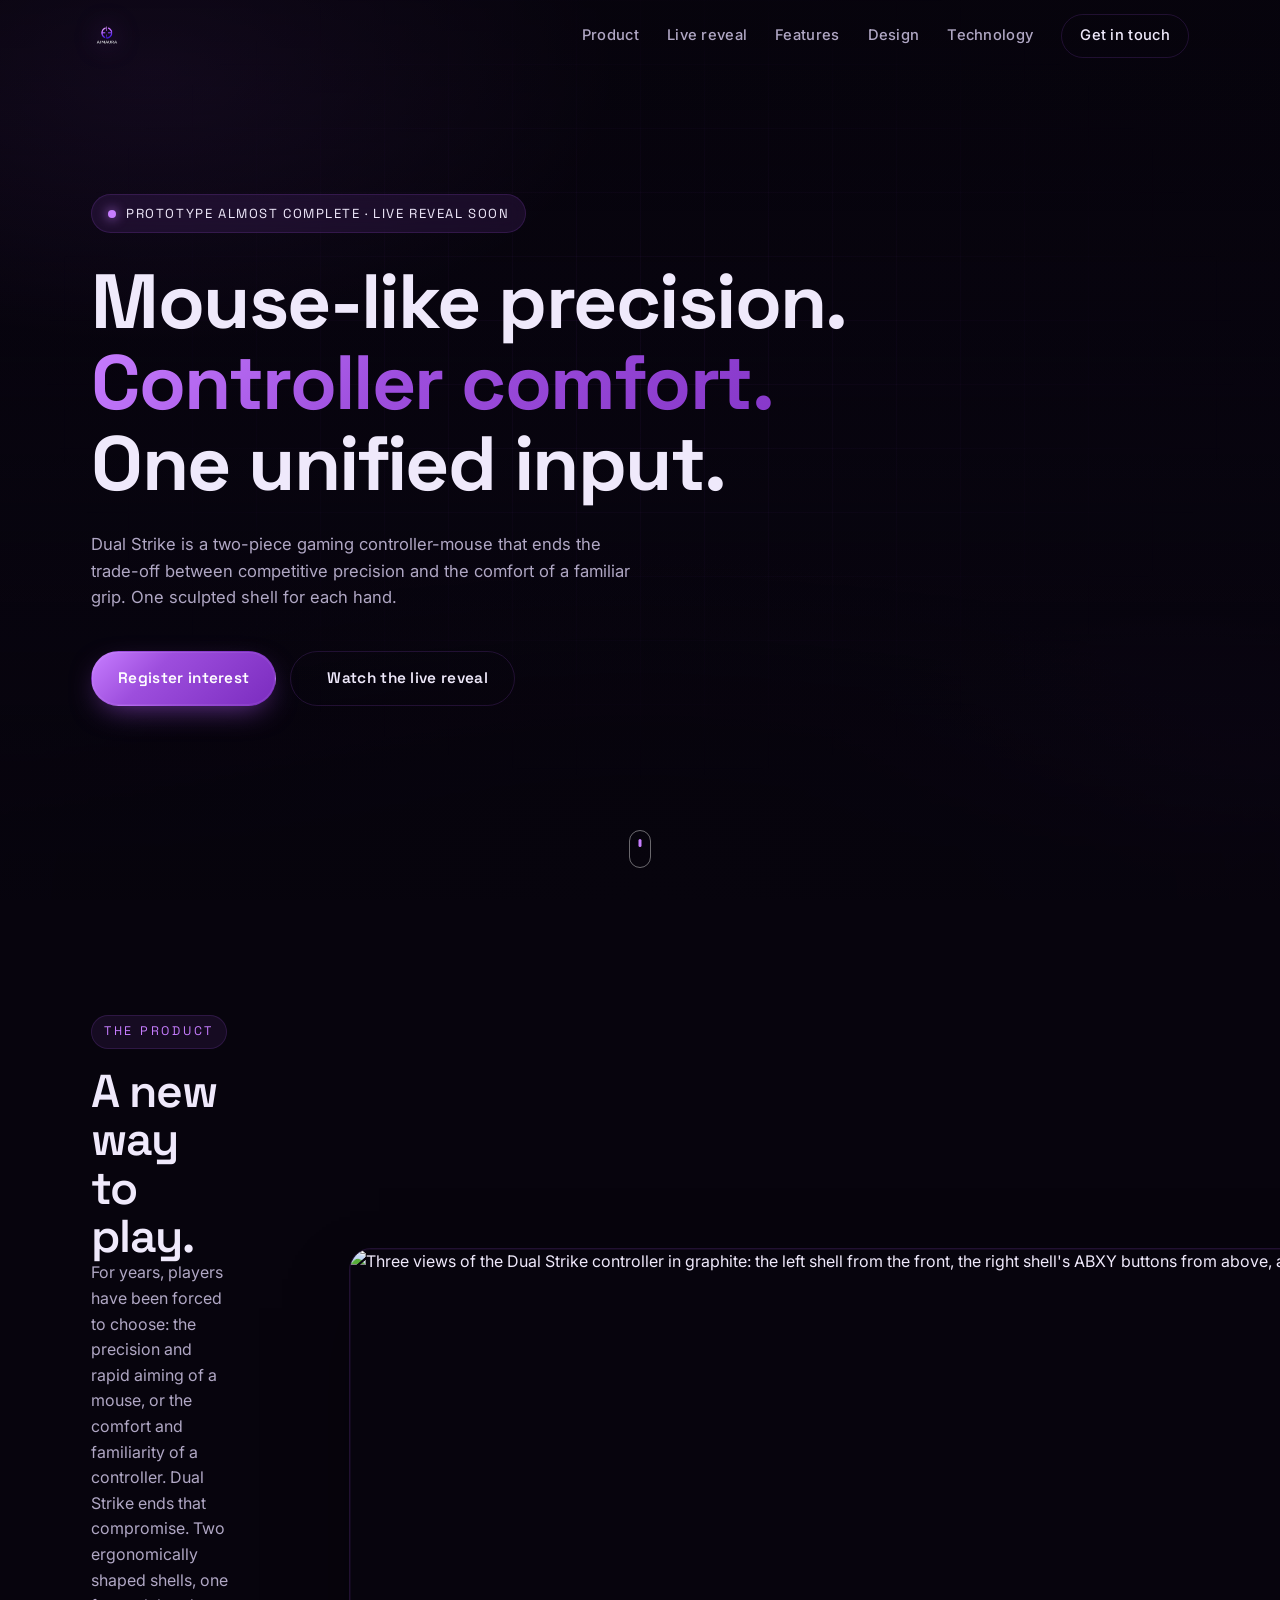
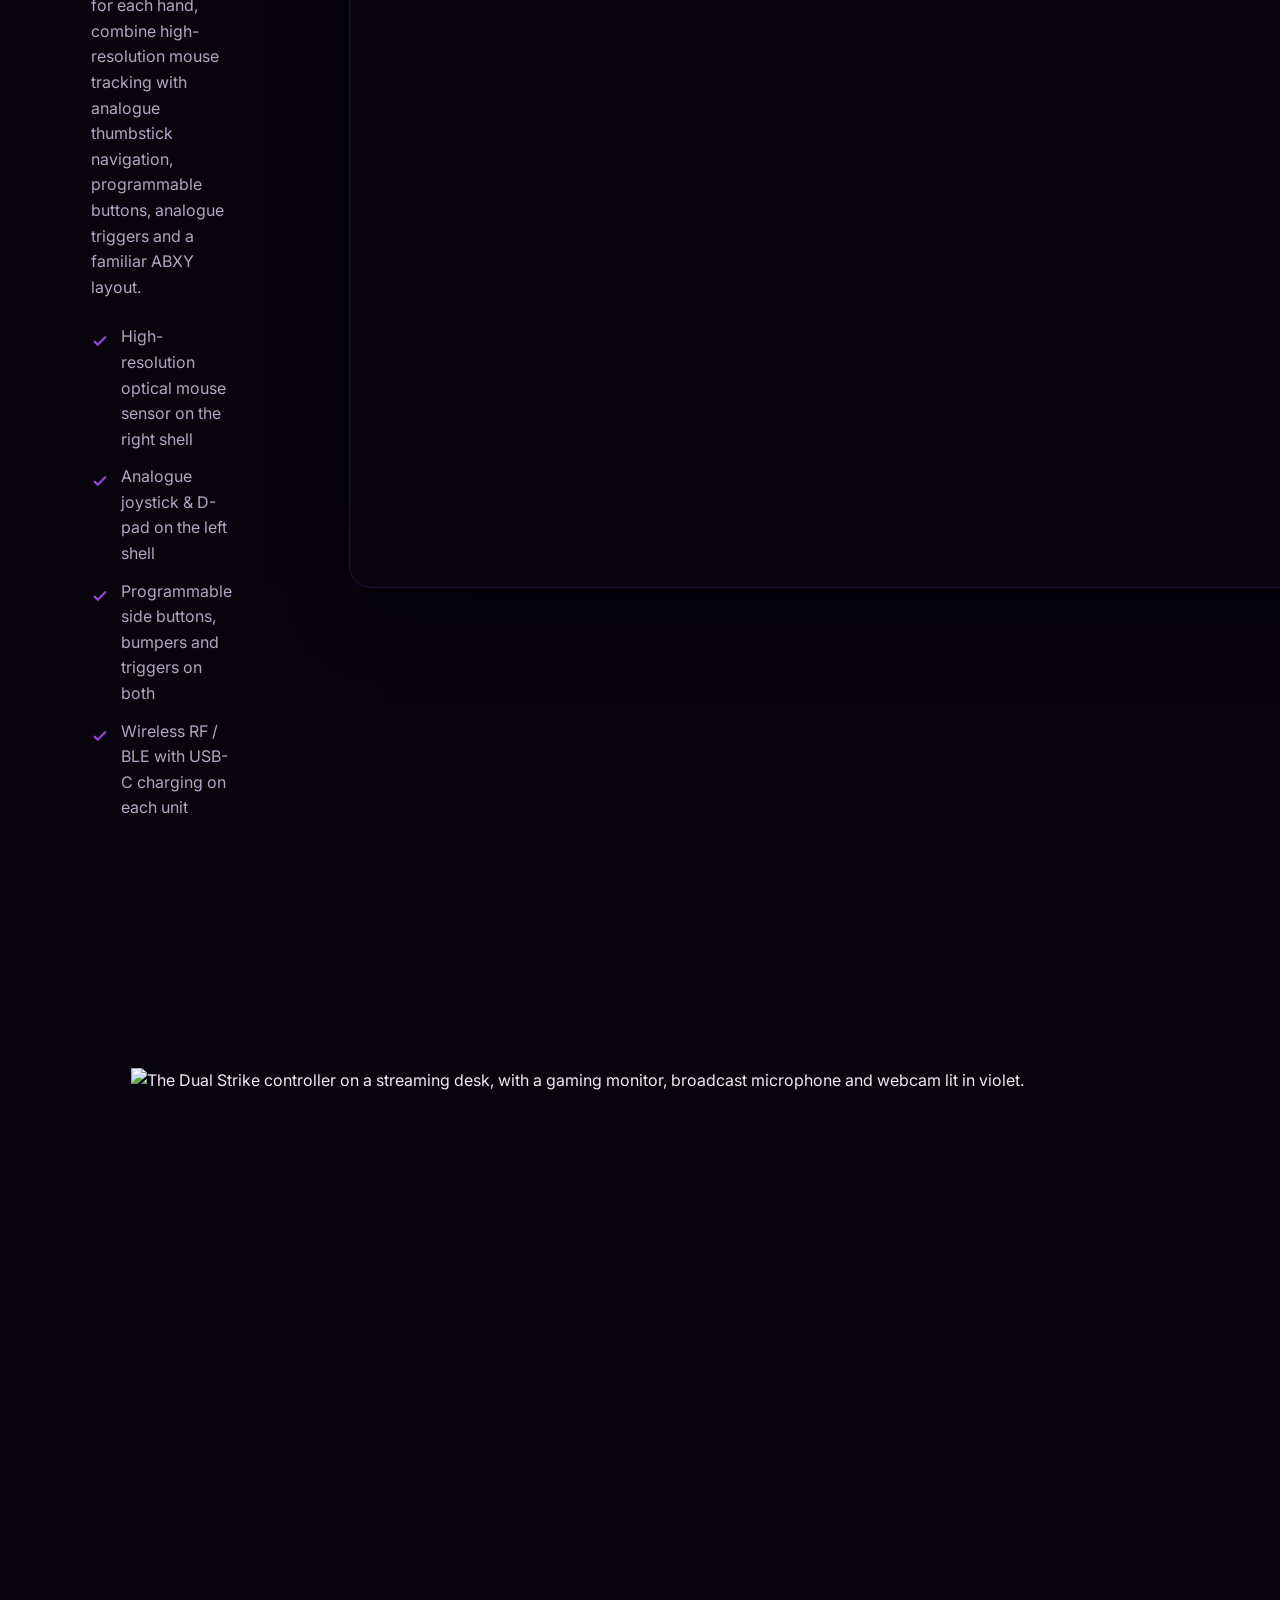
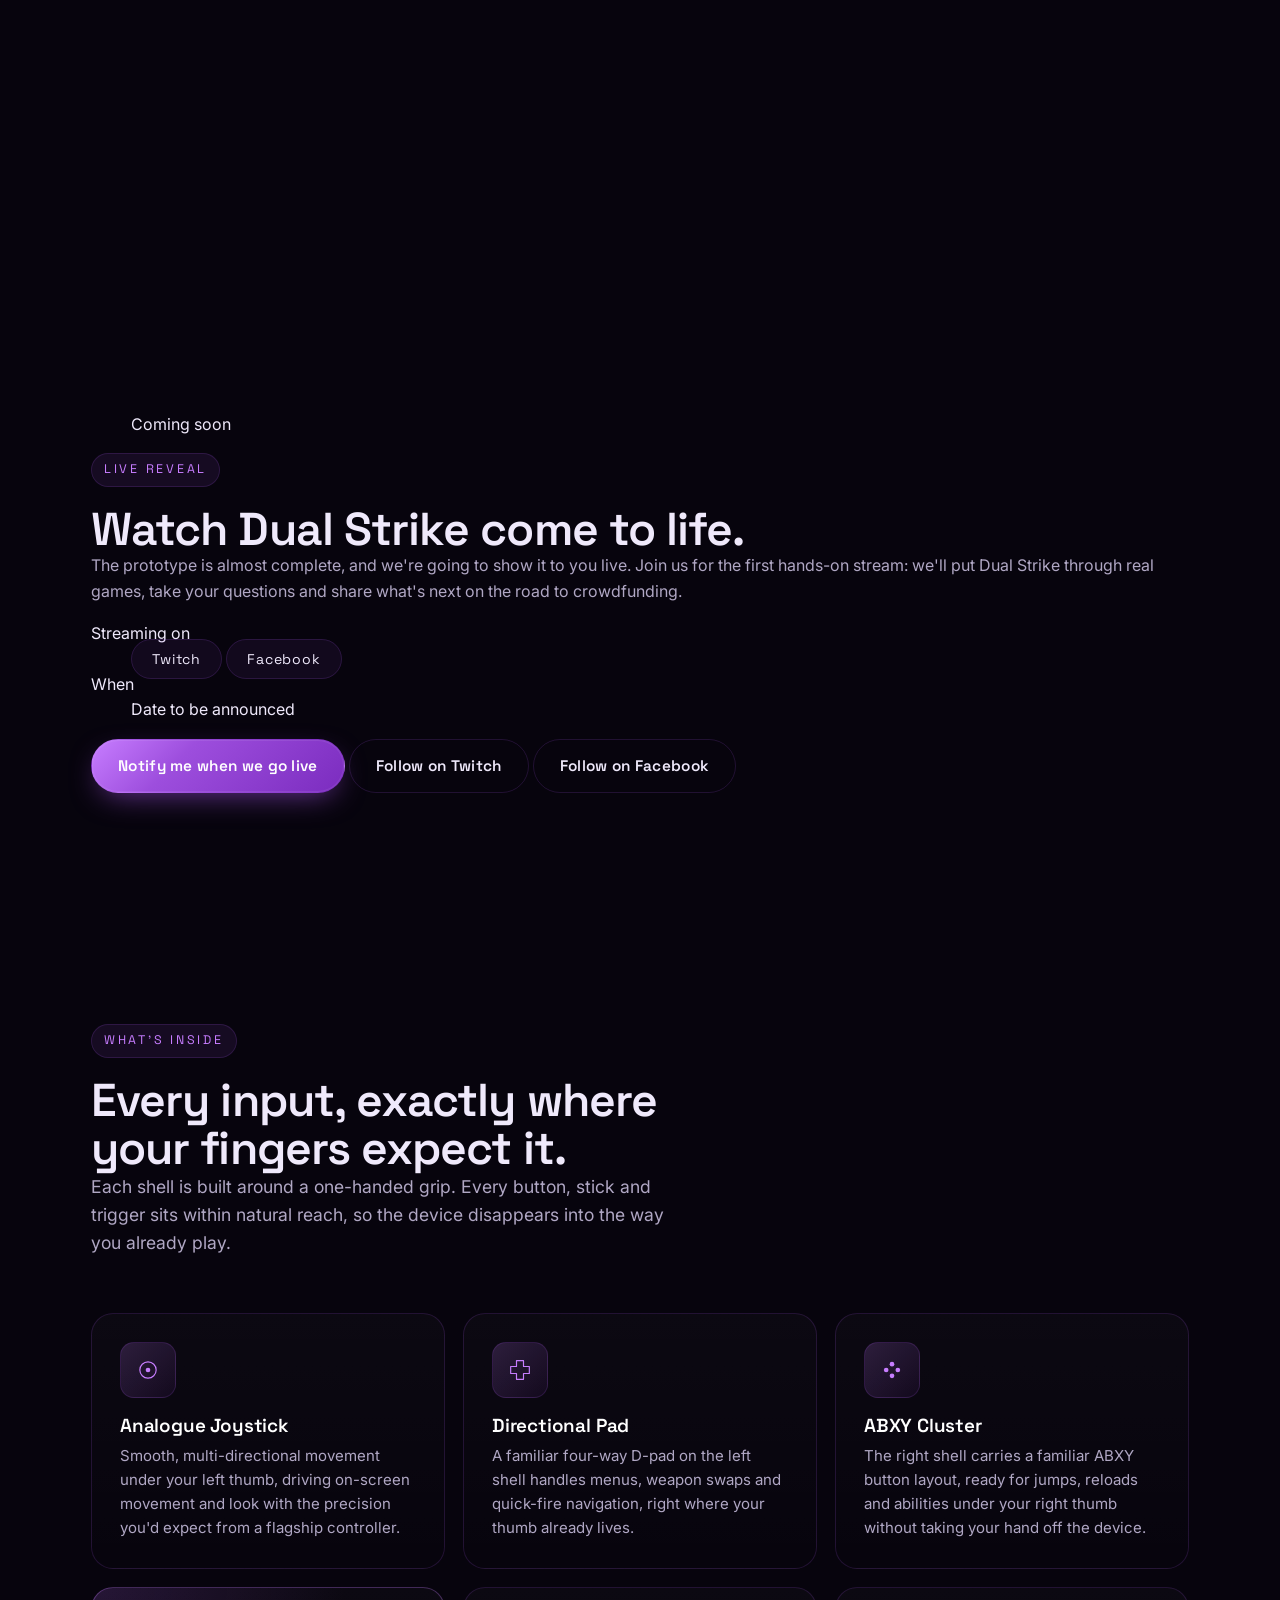
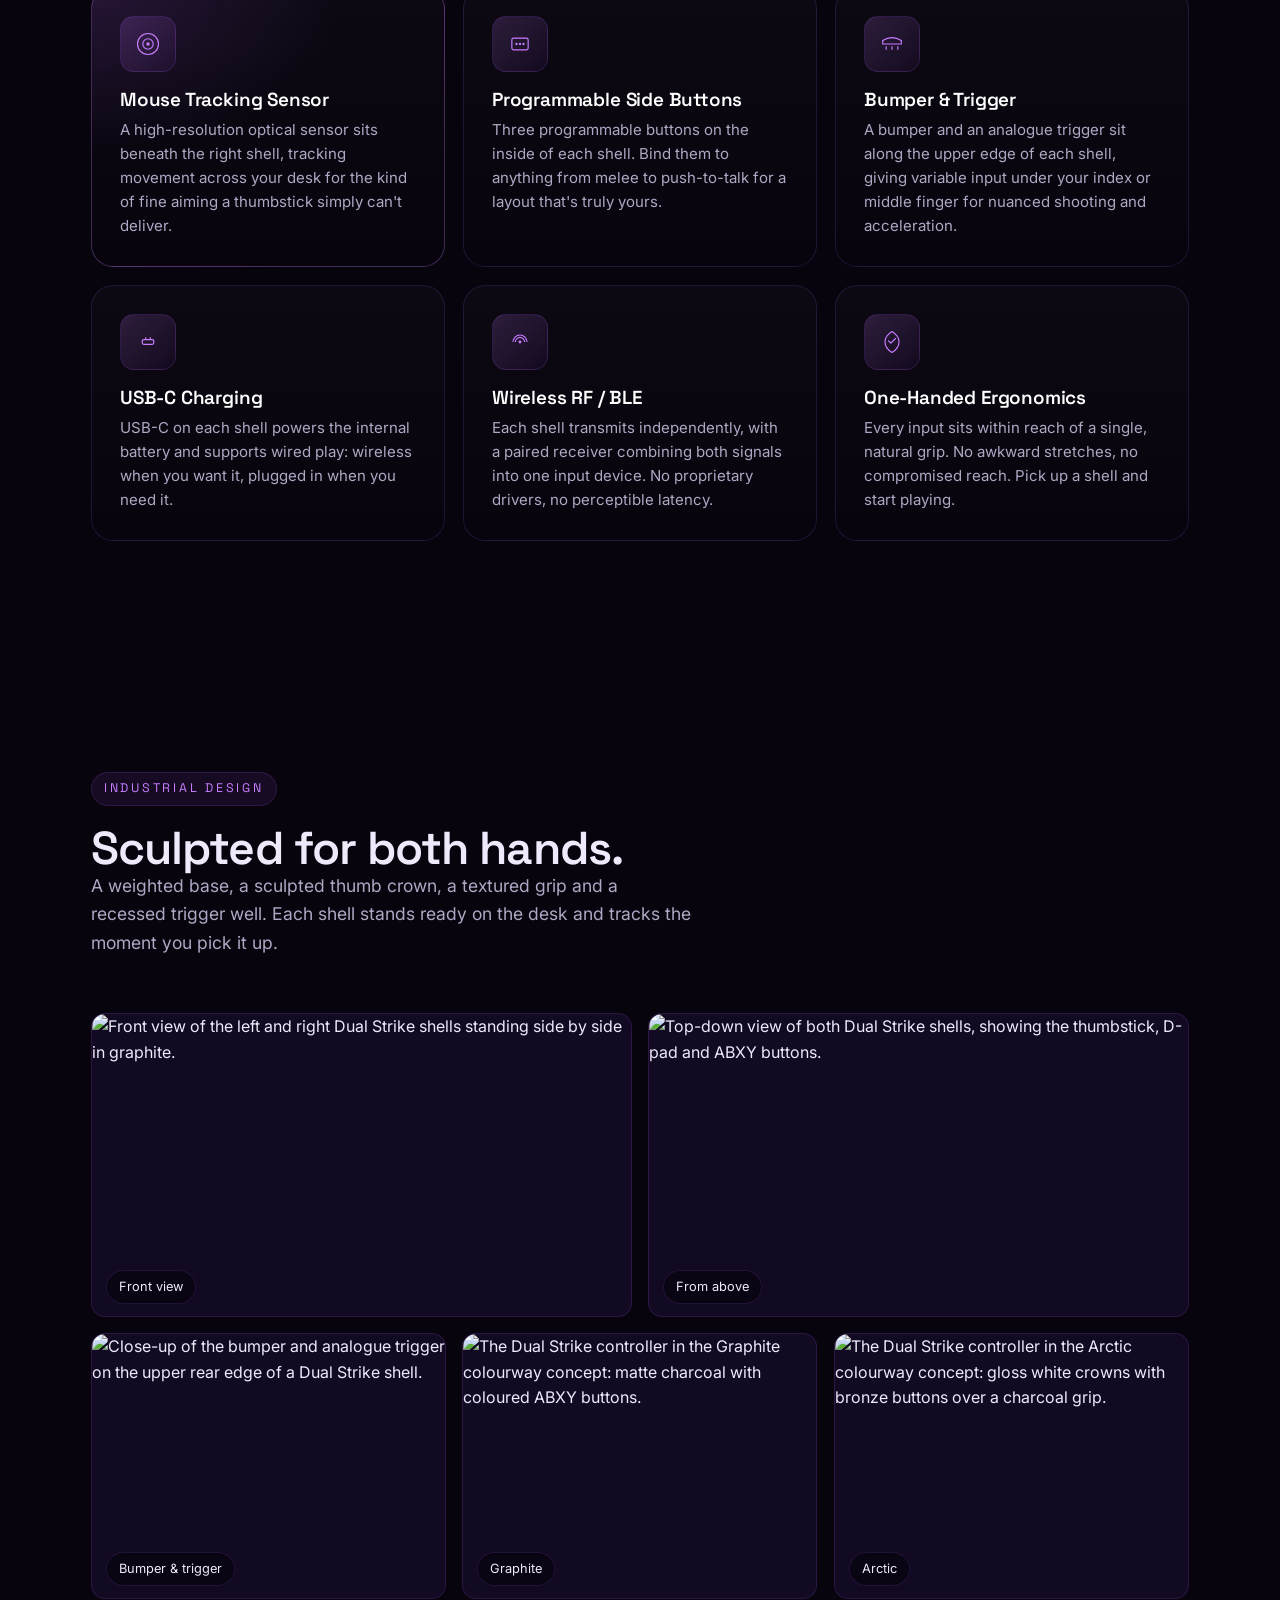
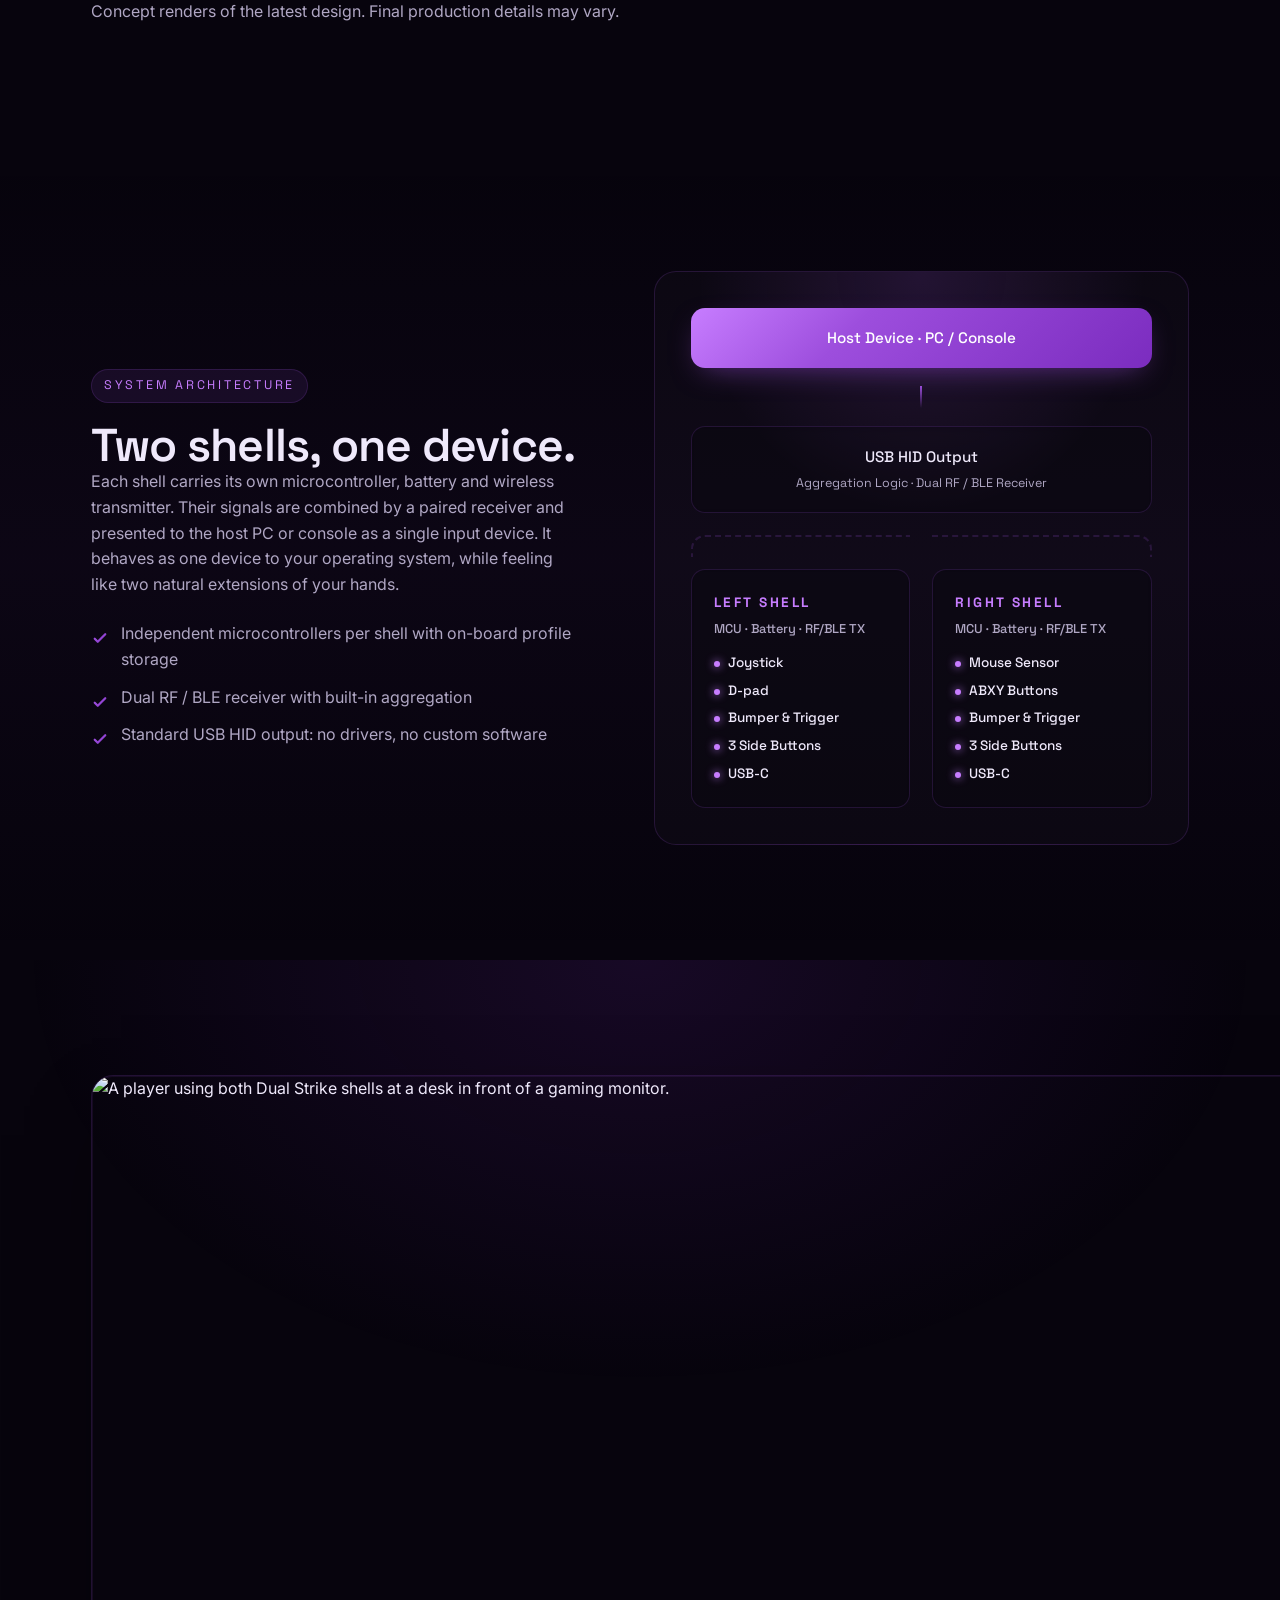
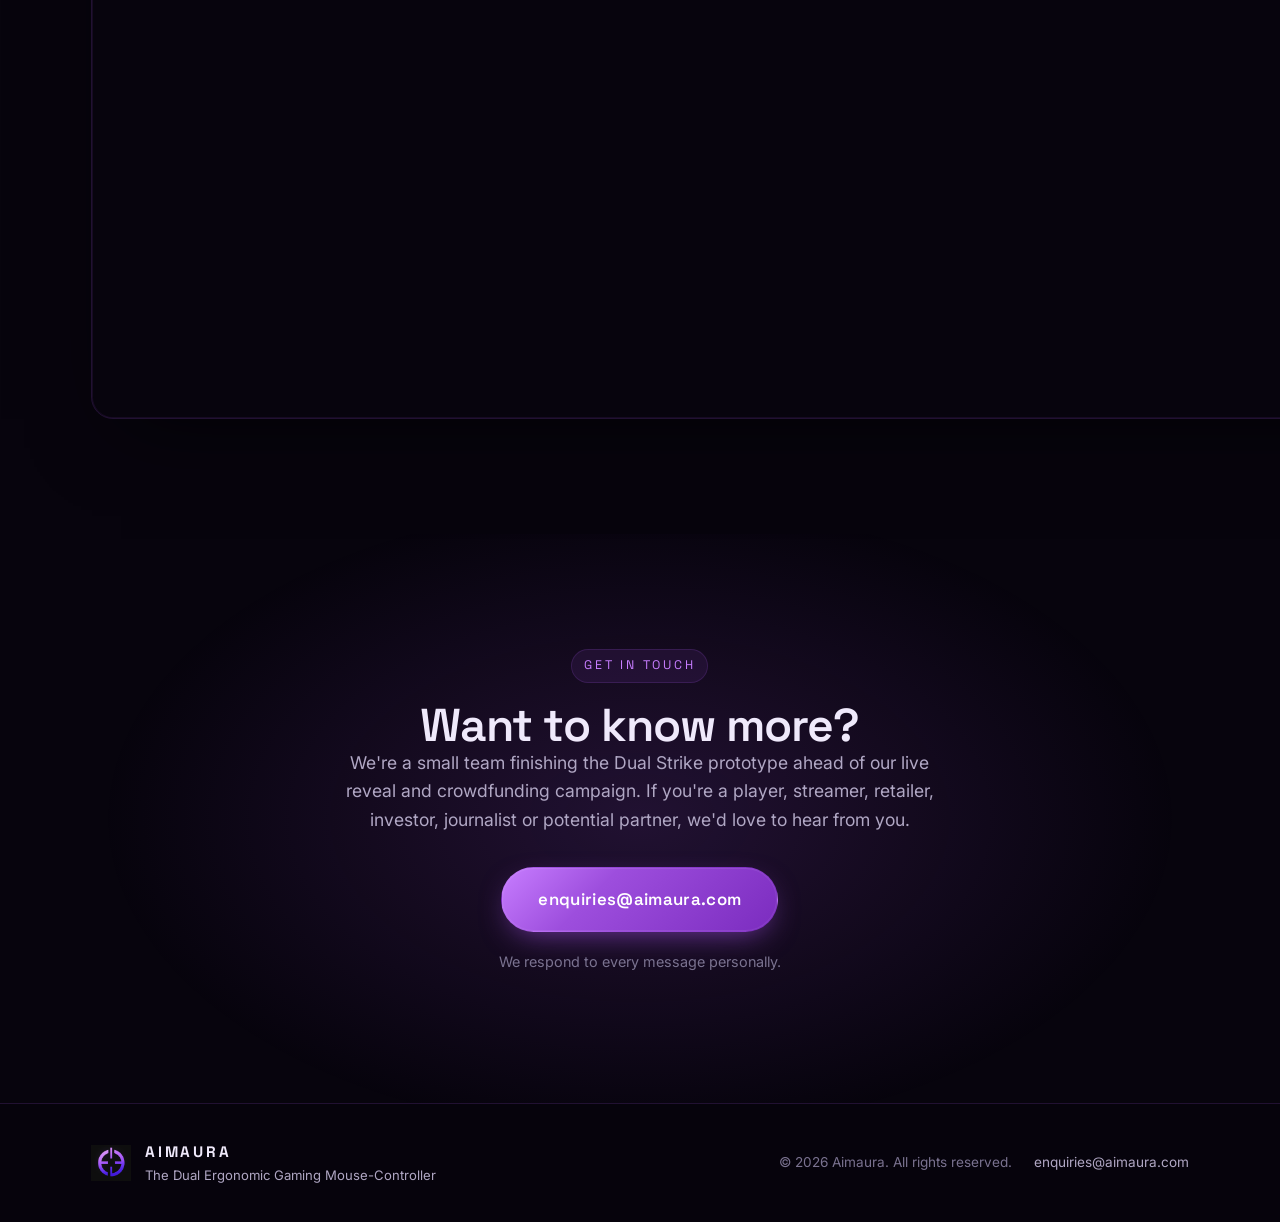
==== commit 452b1ab5: "Update index.html" ====
--- a/index.html
+++ b/index.html
@@ -1,39 +1,73 @@
 <!doctype html>
-<html lang="en">
+<html lang="en-GB">
 <head>
   <meta charset="utf-8" />
   <meta name="viewport" content="width=device-width,initial-scale=1,viewport-fit=cover" />
-  <title>Welcome to Aimaura - built by gamers, for gamers</title>
-  <meta name="description" content="Dual Strike is a dual ergonomic gaming mouse-controller that blends mouse-like precision with controller comfort." />
-  <meta name="theme-color" content="#0b0613" />
-  <meta property="og:title" content="Dual Strike — The Dual Ergonomic Gaming Mouse-Controller" />
-  <meta property="og:description" content="Mouse-like precision. Controller comfort. One unified input system." />
+  <title>Aimaura Dual Strike: the dual ergonomic gaming mouse-controller</title>
+  <meta name="description" content="Dual Strike by Aimaura is a two-piece ergonomic gaming mouse-controller that blends mouse-like precision with controller comfort. The prototype is almost complete. Watch the live reveal soon on Twitch and Facebook." />
+  <meta name="theme-color" content="#07040d" />
+  <meta name="color-scheme" content="dark" />
+
+  <!-- Social sharing -->
   <meta property="og:type" content="website" />
-  <meta property="og:image" content="assets/img/hero-setup.jpg" />
+  <meta property="og:site_name" content="Aimaura" />
+  <meta property="og:title" content="Dual Strike: the dual ergonomic gaming mouse-controller" />
+  <meta property="og:description" content="Mouse-like precision. Controller comfort. One unified input. Live reveal coming soon on Twitch and Facebook." />
+  <meta property="og:image" content="https://www.aimaura.co.uk/assets/img/v2/og-image.jpg" />
+  <meta property="og:image:width" content="1200" />
+  <meta property="og:image:height" content="630" />
+  <meta property="og:image:alt" content="The two Dual Strike controller shells on a dark desk, lit in violet." />
+  <meta name="twitter:card" content="summary_large_image" />
+
   <link rel="icon" type="image/png" href="assets/img/favicon.png" />
-  <link rel="preload" as="image" href="assets/img/hero-setup.jpg" />
-  <link rel="stylesheet" href="styles.css" />
+
+  <!-- Fonts: connect early, load without blocking text -->
   <link rel="preconnect" href="https://fonts.googleapis.com" />
   <link rel="preconnect" href="https://fonts.gstatic.com" crossorigin />
-  <link href="https://fonts.googleapis.com/css2?family=Space+Grotesk:wght@400;500;600;700&family=Inter:wght@400;500;600;700&display=swap" rel="stylesheet" />
+  <link rel="stylesheet" href="https://fonts.googleapis.com/css2?family=Space+Grotesk:wght@400;500;600;700&amp;family=Inter:wght@400;500;600;700&amp;display=swap" />
+
+  <!-- Video poster: fetch first so the top of the page paints fast -->
+  <link rel="preload" as="image" href="assets/img/v2/hero-setup-1024.jpg" fetchpriority="high" />
+
+  <link rel="stylesheet" href="styles.css?v=20261025" />
+
+  <script type="application/ld+json">
+  {
+    "@context": "https://schema.org",
+    "@type": "Organization",
+    "name": "Aimaura",
+    "url": "https://www.aimaura.co.uk/",
+    "logo": "https://www.aimaura.co.uk/assets/img/AimauraPNG.png",
+    "email": "enquiries@aimaura.com",
+    "description": "Makers of Dual Strike, the dual ergonomic gaming mouse-controller."
+  }
+  </script>
 </head>
 <body>
 
 <a class="skip-link" href="#main">Skip to content</a>
 
+<!-- Live banner: hidden until STREAM.live is set to true in script.js -->
+<div class="live-banner" id="live-banner" hidden>
+  <span class="live-pill"><span class="live-dot" aria-hidden="true"></span>LIVE</span>
+  <span>We're streaming the Dual Strike prototype right now.</span>
+  <a href="#live" class="live-banner__link">Watch now →</a>
+</div>
+
 <header class="nav" id="nav">
   <div class="nav__inner">
-    <a class="brand" href="#top" aria-label="AIMAURA home" style="display:inline-flex;align-items:center;gap:0.75rem;transform:scale(1.4);transform-origin:left center;">
-      <img src="assets/img/AimauraPNG.png" alt="" class="brand__mark" style="height:3rem;width:auto;" />
+    <a class="brand" href="#top" aria-label="Aimaura home">
+      <img src="assets/img/AimauraPNG.png" alt="" class="brand__mark" />
     </a>
-    <nav class="nav__links" aria-label="Primary">
+    <nav class="nav__links" id="nav-links" aria-label="Primary">
       <a href="#product">Product</a>
+      <a href="#live" class="nav__live"><span class="live-dot" aria-hidden="true"></span>Live reveal</a>
       <a href="#features">Features</a>
       <a href="#design">Design</a>
       <a href="#tech">Technology</a>
       <a href="#contact" class="nav__cta">Get in touch</a>
     </nav>
-    <button class="nav__burger" aria-label="Open menu" aria-expanded="false" id="burger">
+    <button class="nav__burger" type="button" aria-label="Open menu" aria-expanded="false" aria-controls="nav-links" id="burger">
       <span></span><span></span><span></span>
     </button>
   </div>
@@ -44,7 +78,7 @@
   <!-- HERO -->
   <section class="hero" id="top">
     <div class="hero__bg" aria-hidden="true">
-      <video class="hero__video" autoplay muted loop playsinline poster="assets/img/hero-setup.jpg">
+      <video class="hero__video" autoplay muted loop playsinline preload="auto" poster="assets/img/v2/hero-setup-1024.jpg">
         <source src="assets/video/aimaura-teaser.mp4" type="video/mp4" />
       </video>
       <div class="hero__scrim"></div>
@@ -53,7 +87,7 @@
 
     <div class="hero__content">
       <div class="eyebrow">
-        <span class="dot"></span> Prototype in development · Crowdfunding soon
+        <span class="dot"></span> Prototype almost complete · Live reveal soon
       </div>
       <h1 class="hero__title">
         <span class="line">Mouse-like precision.</span>
@@ -61,12 +95,12 @@
         <span class="line">One unified input.</span>
       </h1>
       <p class="hero__sub">
-        Dual Strike is a split-shell gaming controller-mouse that ends the trade-off between competitive precision
-        and the comfort of a familiar grip — a single device built for both hands.
+        Dual Strike is a two-piece gaming controller-mouse that ends the trade-off between competitive precision
+        and the comfort of a familiar grip. One sculpted shell for each hand.
       </p>
       <div class="hero__cta">
         <a class="btn btn--primary" href="#contact">Register interest</a>
-        <a class="btn btn--ghost" href="#features">Explore the device</a>
+        <a class="btn btn--ghost" href="#live"><span class="live-dot" aria-hidden="true"></span>Watch the live reveal</a>
       </div>
     </div>
 
@@ -84,20 +118,63 @@
         <p>
           For years, players have been forced to choose: the precision and rapid aiming of a mouse,
           or the comfort and familiarity of a controller. Dual Strike ends that compromise. Two
-          ergonomically-shaped shells — one for each hand — combine high-resolution mouse tracking
-          with analogue thumb-stick navigation, programmable buttons, modular triggers and a
+          ergonomically shaped shells, one for each hand, combine high-resolution mouse tracking
+          with analogue thumbstick navigation, programmable buttons, analogue triggers and a
           familiar ABXY layout.
         </p>
         <ul class="ticks">
           <li>High-resolution optical mouse sensor on the right shell</li>
-          <li>Analogue joystick &amp; D-Pad on the left shell</li>
+          <li>Analogue joystick &amp; D-pad on the left shell</li>
           <li>Programmable side buttons, bumpers and triggers on both</li>
           <li>Wireless RF / BLE with USB-C charging on each unit</li>
         </ul>
       </div>
       <figure class="product__image reveal">
-        <img src="assets/img/triptych.jpg" alt="Three angles of the Dual Strike controller — system ready, top-down buttons, and trigger detail." loading="lazy" />
+        <picture>
+          <source type="image/webp" srcset="assets/img/v2/triptych-c-640.webp 640w, assets/img/v2/triptych-c-1024.webp 1024w, assets/img/v2/triptych-c-full.webp 1680w" sizes="(max-width: 880px) 92vw, 560px" />
+          <img src="assets/img/v2/triptych-c-1024.jpg" srcset="assets/img/v2/triptych-c-640.jpg 640w, assets/img/v2/triptych-c-1024.jpg 1024w, assets/img/v2/triptych-c-full.jpg 1680w" sizes="(max-width: 880px) 92vw, 560px" width="1680" height="940" alt="Three views of the Dual Strike controller in graphite: the left shell from the front, the right shell's ABXY buttons from above, and a close-up of the rear bumper and trigger." loading="lazy" decoding="async" />
+        </picture>
       </figure>
+    </div>
+  </section>
+
+  <!-- LIVE REVEAL / STREAMING -->
+  <section class="section live" id="live" aria-labelledby="live-title">
+    <div class="container live__grid">
+      <figure class="live__media reveal">
+        <picture>
+          <source type="image/webp" srcset="assets/img/v2/stream-setup-640.webp 640w, assets/img/v2/stream-setup-1024.webp 1024w, assets/img/v2/stream-setup-full.webp 1680w" sizes="(max-width: 980px) 92vw, 640px" />
+          <img class="live__img" src="assets/img/v2/stream-setup-1024.jpg" srcset="assets/img/v2/stream-setup-640.jpg 640w, assets/img/v2/stream-setup-1024.jpg 1024w, assets/img/v2/stream-setup-full.jpg 1680w" sizes="(max-width: 980px) 92vw, 640px" width="1680" height="944" alt="The Dual Strike controller on a streaming desk, with a gaming monitor, broadcast microphone and webcam lit in violet." loading="lazy" decoding="async" />
+        </picture>
+        <span class="live__tag" id="live-tag"><span class="live-dot" aria-hidden="true"></span><span id="live-tag-text">Coming soon</span></span>
+      </figure>
+      <div class="live__copy reveal">
+        <div class="kicker">Live reveal</div>
+        <h2 id="live-title">Watch Dual Strike come to life.</h2>
+        <p>
+          The prototype is almost complete, and we're going to show it to you live. Join us for the first
+          hands-on stream: we'll put Dual Strike through real games, take your questions and share what's
+          next on the road to crowdfunding.
+        </p>
+
+        <dl class="live__facts">
+          <div>
+            <dt>Streaming on</dt>
+            <dd><span class="chip">Twitch</span> <span class="chip">Facebook</span></dd>
+          </div>
+          <div>
+            <dt>When</dt>
+            <dd id="live-date">Date to be announced</dd>
+          </div>
+        </dl>
+
+        <div class="live__cta">
+          <a class="btn btn--primary" id="notify-btn" href="mailto:enquiries@aimaura.com?subject=Notify%20me%20when%20Dual%20Strike%20goes%20live&amp;body=Hi%20Aimaura%2C%0A%0APlease%20let%20me%20know%20when%20the%20Dual%20Strike%20live%20reveal%20is%20scheduled.%0A">Notify me when we go live</a>
+          <!-- Channel buttons appear automatically once the links are added to STREAM in script.js -->
+          <a class="btn btn--ghost" id="link-twitch" href="#" target="_blank" rel="noopener" hidden>Follow on Twitch</a>
+          <a class="btn btn--ghost" id="link-facebook" href="#" target="_blank" rel="noopener" hidden>Follow on Facebook</a>
+        </div>
+      </div>
     </div>
   </section>
 
@@ -107,7 +184,7 @@
       <header class="section__head reveal">
         <div class="kicker">What's inside</div>
         <h2>Every input, exactly where your fingers expect it.</h2>
-        <p class="lede">Each shell is built around a one-handed grip — every button, stick and trigger sits within natural reach, so the device disappears into the way you already play.</p>
+        <p class="lede">Each shell is built around a one-handed grip. Every button, stick and trigger sits within natural reach, so the device disappears into the way you already play.</p>
       </header>
 
       <div class="feature-grid">
@@ -115,13 +192,13 @@
         <article class="feature reveal">
           <div class="feature__icon"><svg viewBox="0 0 48 48" aria-hidden="true"><circle cx="24" cy="24" r="14" fill="none" stroke="currentColor" stroke-width="2"/><circle cx="24" cy="24" r="4" fill="currentColor"/></svg></div>
           <h3>Analogue Joystick</h3>
-          <p>Smooth, multi-directional movement under your left thumb — driving on-screen movement and look with the precision you'd expect from a flagship controller.</p>
+          <p>Smooth, multi-directional movement under your left thumb, driving on-screen movement and look with the precision you'd expect from a flagship controller.</p>
         </article>
 
         <article class="feature reveal">
           <div class="feature__icon"><svg viewBox="0 0 48 48" aria-hidden="true"><path d="M18 8h12v10h10v12H30v10H18V30H8V18h10z" fill="none" stroke="currentColor" stroke-width="2" stroke-linejoin="round"/></svg></div>
           <h3>Directional Pad</h3>
-          <p>A familiar four-way D-Pad on the left shell handles menus, weapon swaps and quick-fire navigation — right where your thumb already lives.</p>
+          <p>A familiar four-way D-pad on the left shell handles menus, weapon swaps and quick-fire navigation, right where your thumb already lives.</p>
         </article>
 
         <article class="feature reveal">
@@ -139,31 +216,31 @@
         <article class="feature reveal">
           <div class="feature__icon"><svg viewBox="0 0 48 48" aria-hidden="true"><rect x="10" y="14" width="28" height="20" rx="3" fill="none" stroke="currentColor" stroke-width="2"/><circle cx="18" cy="24" r="2" fill="currentColor"/><circle cx="24" cy="24" r="2" fill="currentColor"/><circle cx="30" cy="24" r="2" fill="currentColor"/></svg></div>
           <h3>Programmable Side Buttons</h3>
-          <p>Three programmable buttons on the inside of each shell — bind them to anything from melee to push-to-talk for a layout that's truly yours.</p>
+          <p>Three programmable buttons on the inside of each shell. Bind them to anything from melee to push-to-talk for a layout that's truly yours.</p>
         </article>
 
         <article class="feature reveal">
           <div class="feature__icon"><svg viewBox="0 0 48 48" aria-hidden="true"><path d="M8 18c10-6 22-6 32 0v6H8z" fill="none" stroke="currentColor" stroke-width="2" stroke-linejoin="round"/><path d="M14 28v6M24 28v6M34 28v6" stroke="currentColor" stroke-width="2"/></svg></div>
           <h3>Bumper &amp; Trigger</h3>
-          <p>A bumper and an analogue trigger sit along the upper edge of each shell — variable input under your index or middle finger for nuanced shooting and acceleration.</p>
+          <p>A bumper and an analogue trigger sit along the upper edge of each shell, giving variable input under your index or middle finger for nuanced shooting and acceleration.</p>
         </article>
 
         <article class="feature reveal">
           <div class="feature__icon"><svg viewBox="0 0 48 48" aria-hidden="true"><rect x="14" y="20" width="20" height="8" rx="3" fill="none" stroke="currentColor" stroke-width="2"/><path d="M20 20v-4M28 20v-4" stroke="currentColor" stroke-width="2"/></svg></div>
           <h3>USB-C Charging</h3>
-          <p>USB-C on each shell powers the internal battery and supports wired play — wireless when you want it, plugged in when you need it.</p>
+          <p>USB-C on each shell powers the internal battery and supports wired play: wireless when you want it, plugged in when you need it.</p>
         </article>
 
         <article class="feature reveal">
           <div class="feature__icon"><svg viewBox="0 0 48 48" aria-hidden="true"><path d="M12 24c0-6 5.4-12 12-12s12 6 12 12" fill="none" stroke="currentColor" stroke-width="2"/><path d="M16 24c0-4 3.6-8 8-8s8 4 8 8" fill="none" stroke="currentColor" stroke-width="2"/><circle cx="24" cy="24" r="2.5" fill="currentColor"/></svg></div>
           <h3>Wireless RF / BLE</h3>
-          <p>Each shell transmits independently, with a paired receiver combining both signals into one input device — no proprietary drivers, no perceptible latency.</p>
+          <p>Each shell transmits independently, with a paired receiver combining both signals into one input device. No proprietary drivers, no perceptible latency.</p>
         </article>
 
         <article class="feature reveal">
           <div class="feature__icon"><svg viewBox="0 0 48 48" aria-hidden="true"><path d="M24 6c8 5 12 11 12 18 0 7-5.4 14-12 18-6.6-4-12-11-12-18 0-7 4-13 12-18z" fill="none" stroke="currentColor" stroke-width="2" stroke-linejoin="round"/><path d="M18 22l4 4 8-8" fill="none" stroke="currentColor" stroke-width="2" stroke-linecap="round" stroke-linejoin="round"/></svg></div>
           <h3>One-Handed Ergonomics</h3>
-          <p>Every input sits within reach of a single, natural grip — no awkward stretches, no compromised reach. Pick up a shell and start playing.</p>
+          <p>Every input sits within reach of a single, natural grip. No awkward stretches, no compromised reach. Pick up a shell and start playing.</p>
         </article>
 
       </div>
@@ -176,29 +253,47 @@
       <header class="section__head reveal">
         <div class="kicker">Industrial design</div>
         <h2>Sculpted for both hands.</h2>
-        <p class="lede">A weighted base, a sculpted thumb crown, and a recessed trigger well. Each shell stands ready on the desk and tracks the moment you pick it up.</p>
+        <p class="lede">A weighted base, a sculpted thumb crown, a textured grip and a recessed trigger well. Each shell stands ready on the desk and tracks the moment you pick it up.</p>
       </header>
 
       <div class="gallery">
         <figure class="gallery__item gallery__item--wide reveal">
-          <img src="assets/img/front-pair.jpg" alt="Front view of the left and right Dual Strike shells, showing the crosshair mark on the body." loading="lazy" />
+        <picture>
+          <source type="image/webp" srcset="assets/img/v2/front-view-640.webp 640w, assets/img/v2/front-view-1024.webp 1024w, assets/img/v2/front-view-full.webp 1680w" sizes="(max-width: 880px) 46vw, 590px" />
+          <img src="assets/img/v2/front-view-1024.jpg" srcset="assets/img/v2/front-view-640.jpg 640w, assets/img/v2/front-view-1024.jpg 1024w, assets/img/v2/front-view-full.jpg 1680w" sizes="(max-width: 880px) 46vw, 590px" width="1680" height="944" alt="Front view of the left and right Dual Strike shells standing side by side in graphite." loading="lazy" decoding="async" />
+        </picture>
+          <figcaption>Front view</figcaption>
+        </figure>
+        <figure class="gallery__item gallery__item--wide reveal">
+        <picture>
+          <source type="image/webp" srcset="assets/img/v2/top-down-b-640.webp 640w, assets/img/v2/top-down-b-1024.webp 1024w, assets/img/v2/top-down-b-full.webp 1456w" sizes="(max-width: 880px) 46vw, 590px" />
+          <img src="assets/img/v2/top-down-b-1024.jpg" srcset="assets/img/v2/top-down-b-640.jpg 640w, assets/img/v2/top-down-b-1024.jpg 1024w, assets/img/v2/top-down-b-full.jpg 1456w" sizes="(max-width: 880px) 46vw, 590px" width="1456" height="1088" alt="Top-down view of both Dual Strike shells, showing the thumbstick, D-pad and ABXY buttons." loading="lazy" decoding="async" />
+        </picture>
+          <figcaption>From above</figcaption>
         </figure>
         <figure class="gallery__item reveal">
-          <img src="assets/img/side-pair.jpg" alt="Side profile of both Dual Strike shells, showing the joystick and ABXY cluster on top." loading="lazy" />
+        <picture>
+          <source type="image/webp" srcset="assets/img/v2/trigger-detail-640.webp 640w, assets/img/v2/trigger-detail-1024.webp 1024w, assets/img/v2/trigger-detail-full.webp 1456w" sizes="(max-width: 880px) 46vw, 390px" />
+          <img src="assets/img/v2/trigger-detail-1024.jpg" srcset="assets/img/v2/trigger-detail-640.jpg 640w, assets/img/v2/trigger-detail-1024.jpg 1024w, assets/img/v2/trigger-detail-full.jpg 1456w" sizes="(max-width: 880px) 46vw, 390px" width="1456" height="1088" alt="Close-up of the bumper and analogue trigger on the upper rear edge of a Dual Strike shell." loading="lazy" decoding="async" />
+        </picture>
+          <figcaption>Bumper &amp; trigger</figcaption>
         </figure>
         <figure class="gallery__item reveal">
-          <img src="assets/img/trigger-detail.jpg" alt="Close detail of the integrated bumper and trigger on the upper edge of a Dual Strike shell." loading="lazy" />
-        </figure>
-        <figure class="gallery__item reveal">
-          <img src="assets/img/underside.jpg" alt="The underside of the right Dual Strike shell, exposing the optical mouse tracking sensor." loading="lazy" />
-        </figure>
-        <figure class="gallery__item reveal">
-          <img src="assets/img/top-down.jpg" alt="Top-down view of both Dual Strike shells, showing inputs from above." loading="lazy" />
-        </figure>
-        <figure class="gallery__item gallery__item--wide reveal">
-          <img src="assets/img/colourways.jpg" alt="Three colourways of the Dual Strike controller — slate, black, and forest." loading="lazy" />
-        </figure>
-      </div>
+        <picture>
+          <source type="image/webp" srcset="assets/img/v2/colour-graphite-640.webp 640w, assets/img/v2/colour-graphite-1024.webp 1024w, assets/img/v2/colour-graphite-full.webp 1220w" sizes="(max-width: 880px) 46vw, 390px" />
+          <img src="assets/img/v2/colour-graphite-1024.jpg" srcset="assets/img/v2/colour-graphite-640.jpg 640w, assets/img/v2/colour-graphite-1024.jpg 1024w, assets/img/v2/colour-graphite-full.jpg 1220w" sizes="(max-width: 880px) 46vw, 390px" width="1220" height="800" alt="The Dual Strike controller in the Graphite colourway concept: matte charcoal with coloured ABXY buttons." loading="lazy" decoding="async" />
+        </picture>
+          <figcaption>Graphite</figcaption>
+        </figure>
+        <figure class="gallery__item gallery__item--mfull reveal">
+        <picture>
+          <source type="image/webp" srcset="assets/img/v2/colour-arctic-640.webp 640w, assets/img/v2/colour-arctic-1024.webp 1024w, assets/img/v2/colour-arctic-full.webp 1220w" sizes="(max-width: 880px) 46vw, 390px" />
+          <img src="assets/img/v2/colour-arctic-1024.jpg" srcset="assets/img/v2/colour-arctic-640.jpg 640w, assets/img/v2/colour-arctic-1024.jpg 1024w, assets/img/v2/colour-arctic-full.jpg 1220w" sizes="(max-width: 880px) 46vw, 390px" width="1220" height="800" alt="The Dual Strike controller in the Arctic colourway concept: gloss white crowns with bronze buttons over a charcoal grip." loading="lazy" decoding="async" />
+        </picture>
+          <figcaption>Arctic</figcaption>
+        </figure>
+      </div>
+      <p class="gallery__note">Concept renders of the latest design. Final production details may vary.</p>
     </div>
   </section>
 
@@ -208,18 +303,18 @@
       <div class="tech__copy reveal">
         <div class="kicker">System architecture</div>
         <h2>Two shells, one device.</h2>
-        <p>Each shell carries its own micro-controller, battery, and wireless transmitter. Their signals are combined by a paired receiver and presented to the host PC or console as a single input device — so it behaves as one to your operating system, while feeling like two natural extensions of your hands.</p>
+        <p>Each shell carries its own microcontroller, battery and wireless transmitter. Their signals are combined by a paired receiver and presented to the host PC or console as a single input device. It behaves as one device to your operating system, while feeling like two natural extensions of your hands.</p>
         <ul class="ticks">
-          <li>Independent micro-controllers per shell with on-board profile storage</li>
+          <li>Independent microcontrollers per shell with on-board profile storage</li>
           <li>Dual RF / BLE receiver with built-in aggregation</li>
-          <li>Standard USB HID output — no drivers, no custom software</li>
+          <li>Standard USB HID output: no drivers, no custom software</li>
         </ul>
       </div>
 
-      <div class="diagram reveal" aria-label="Architecture diagram">
+      <div class="diagram reveal" role="img" aria-label="Architecture diagram: the left and right shells each transmit over RF or BLE to a receiver, which aggregates them into one USB HID output for the host PC or console.">
         <div class="diagram__box diagram__host">Host Device · PC / Console</div>
         <div class="diagram__line"></div>
-        <div class="diagram__box diagram__hid">USB HID Output<br/><span class="muted">Aggregation Logic · Dual RF / BLE Receiver</span></div>
+        <div class="diagram__box diagram__hid">USB HID Output<span class="muted">Aggregation Logic · Dual RF / BLE Receiver</span></div>
         <div class="diagram__split">
           <div class="diagram__branch">
             <div class="diagram__line diagram__line--diag"></div>
@@ -227,7 +322,7 @@
               <strong>Left Shell</strong>
               <span>MCU · Battery · RF/BLE TX</span>
               <ul>
-                <li>Joystick</li><li>D-Pad</li><li>Bumper &amp; Trigger</li><li>3 Side Buttons</li><li>USB-C</li>
+                <li>Joystick</li><li>D-pad</li><li>Bumper &amp; Trigger</li><li>3 Side Buttons</li><li>USB-C</li>
               </ul>
             </div>
           </div>
@@ -249,11 +344,17 @@
   <!-- VISION -->
   <section class="section vision">
     <div class="container vision__inner">
-      <img src="assets/img/dual-strike.png" alt="Dual Strike key art — two shells on a desk in front of a monitor." class="vision__art reveal" loading="lazy" />
+      <div class="reveal">
+        <picture>
+          <source type="image/webp" srcset="assets/img/v2/dual-strike-640.webp 640w, assets/img/v2/dual-strike-1024.webp 1024w, assets/img/v2/dual-strike-full.webp 1680w" sizes="(max-width: 880px) 92vw, 640px" />
+          <img class="vision__art" src="assets/img/v2/dual-strike-1024.jpg" srcset="assets/img/v2/dual-strike-640.jpg 640w, assets/img/v2/dual-strike-1024.jpg 1024w, assets/img/v2/dual-strike-full.jpg 1680w" sizes="(max-width: 880px) 92vw, 640px" width="1680" height="944" alt="A player using both Dual Strike shells at a desk in front of a gaming monitor." loading="lazy" decoding="async" />
+        </picture>
+      </div>
       <div class="vision__copy reveal">
         <div class="kicker">The vision</div>
         <h2>Built for the players who want both.</h2>
-        <p>Dual Strike is for the controller player who envies a streamer's flick shot, and the mouse player who has always wished they could lean back. It's for everyone in between. We're finalising the prototype now and preparing for crowdfunding — early supporters will help shape the first production run.</p>
+        <p>Dual Strike is for the controller player who envies a streamer's flick shot, and the mouse player who has always wished they could lean back. It's for everyone in between.</p>
+        <p>The prototype is almost complete and we're preparing for crowdfunding. Catch the first live reveal on Twitch and Facebook, and help shape the first production run.</p>
       </div>
     </div>
   </section>
@@ -264,8 +365,8 @@
       <div class="reveal">
         <div class="kicker">Get in touch</div>
         <h2>Want to know more?</h2>
-        <p class="lede">We're a small team finalising the Dual Strike prototype ahead of a crowdfunding campaign. If you're a player, retailer, investor, journalist or potential partner — we'd love to hear from you.</p>
-        <a class="btn btn--primary btn--lg" href="mailto:enquiries@aimaura.co.uk?subject=Dual%20Strike%20enquiry">enquiries@aimaura.co.uk</a>
+        <p class="lede">We're a small team finishing the Dual Strike prototype ahead of our live reveal and crowdfunding campaign. If you're a player, streamer, retailer, investor, journalist or potential partner, we'd love to hear from you.</p>
+        <a class="btn btn--primary btn--lg" href="mailto:enquiries@aimaura.com?subject=Dual%20Strike%20enquiry">enquiries@aimaura.com</a>
         <p class="contact__note">We respond to every message personally.</p>
       </div>
     </div>
@@ -276,19 +377,19 @@
 <footer class="footer">
   <div class="container footer__inner">
     <div class="footer__brand">
-      <img src="assets/img/logo-mark.png" alt="" />
+      <img src="assets/img/logo-mark.png" alt="" loading="lazy" />
       <div>
         <strong>AIMAURA</strong>
         <span>The Dual Ergonomic Gaming Mouse-Controller</span>
       </div>
     </div>
     <div class="footer__meta">
-      <span>© <span id="year"></span> Aimaura. All rights reserved.</span>
-      <a href="mailto:enquiries@aimaura.co.uk">enquiries@aimaura.co.uk</a>
+      <span>© <span id="year">2026</span> Aimaura. All rights reserved.</span>
+      <a href="mailto:enquiries@aimaura.com">enquiries@aimaura.com</a>
     </div>
   </div>
 </footer>
 
-<script src="script.js" defer></script>
+<script src="script.js?v=20261025" defer></script>
 </body>
 </html>
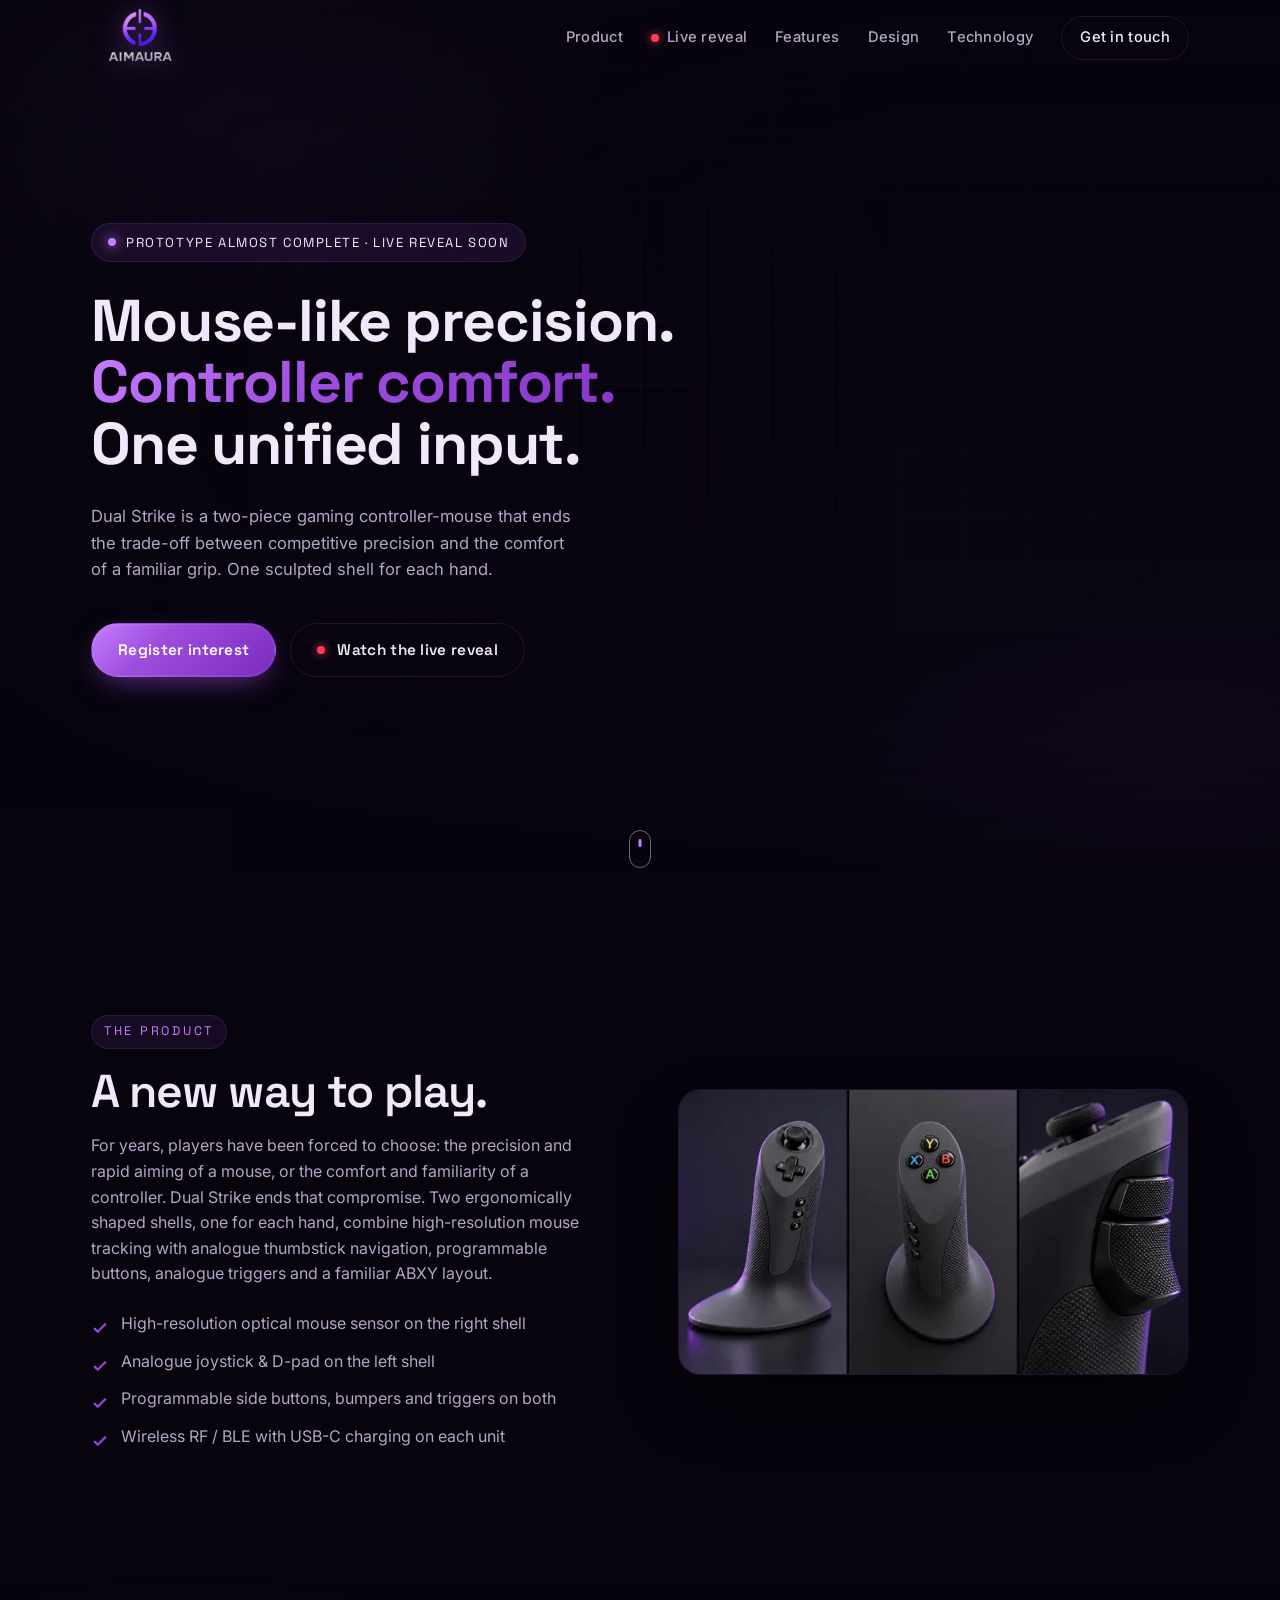
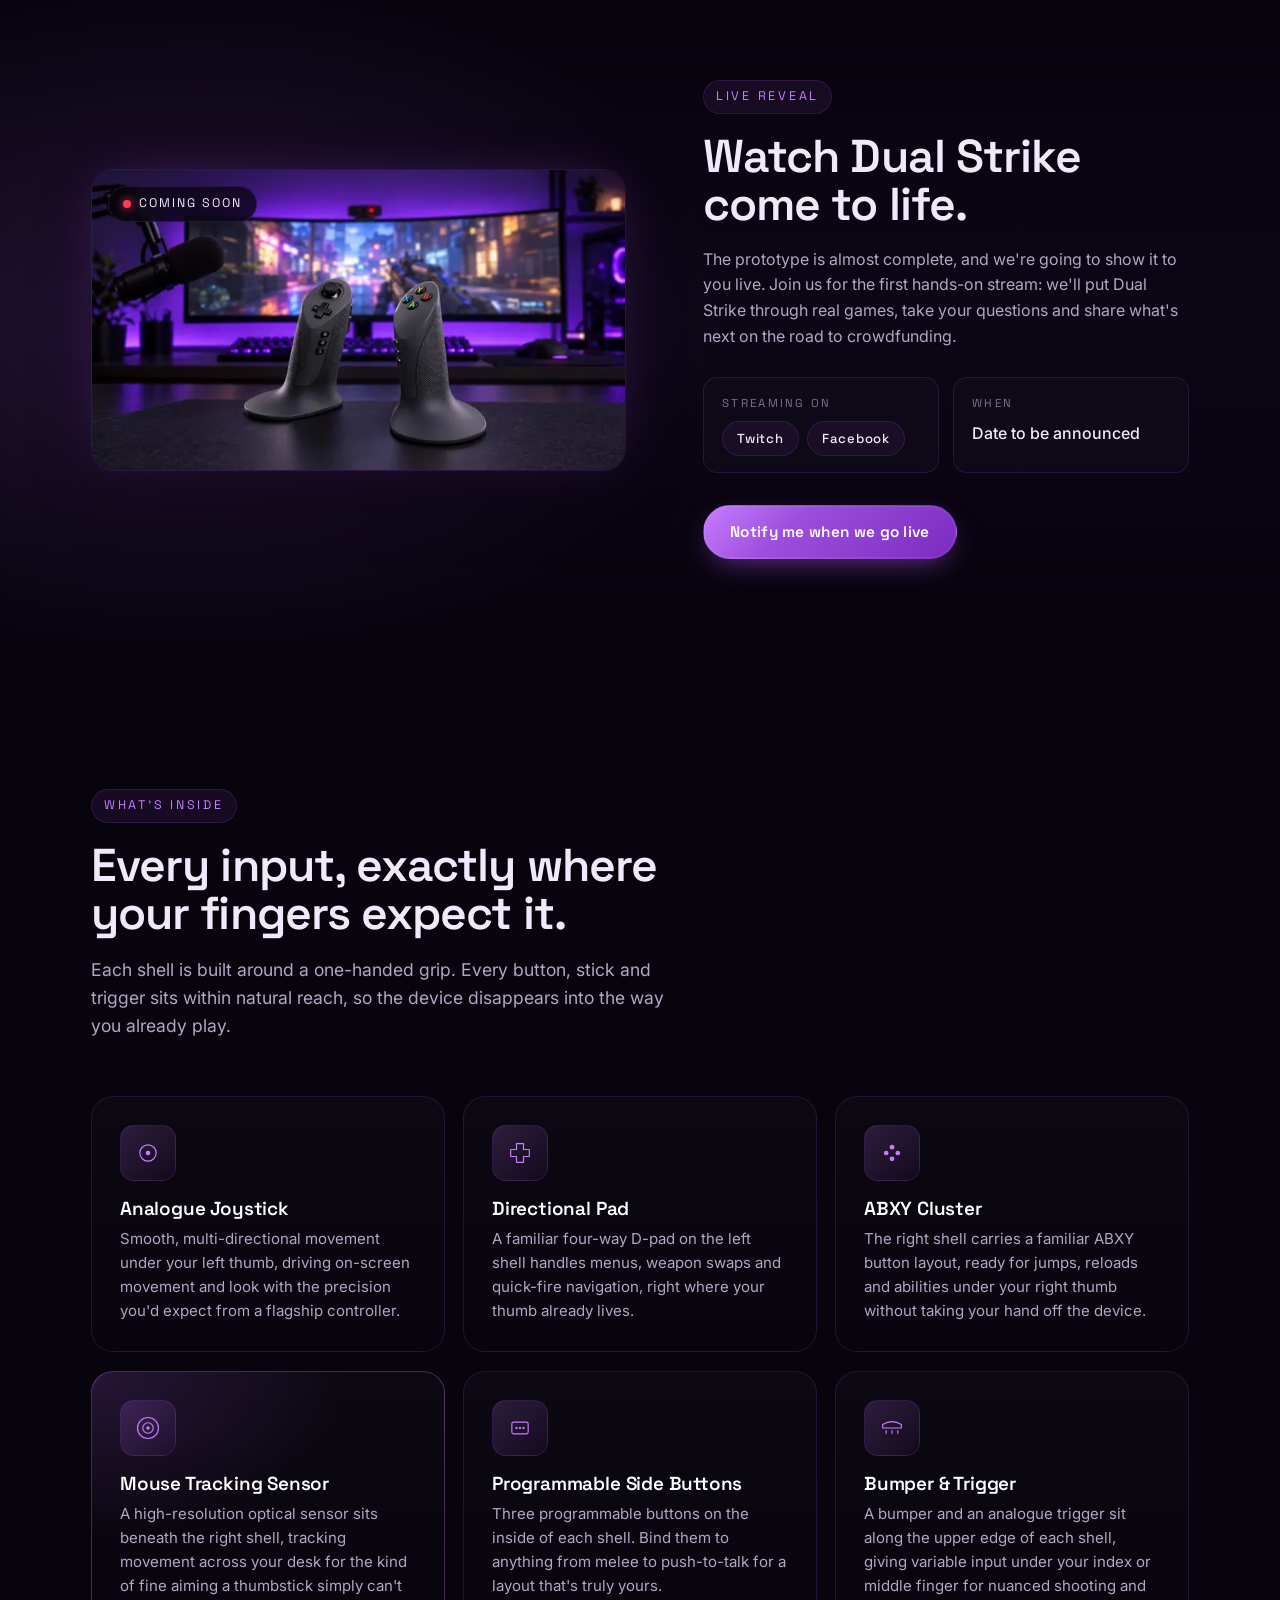
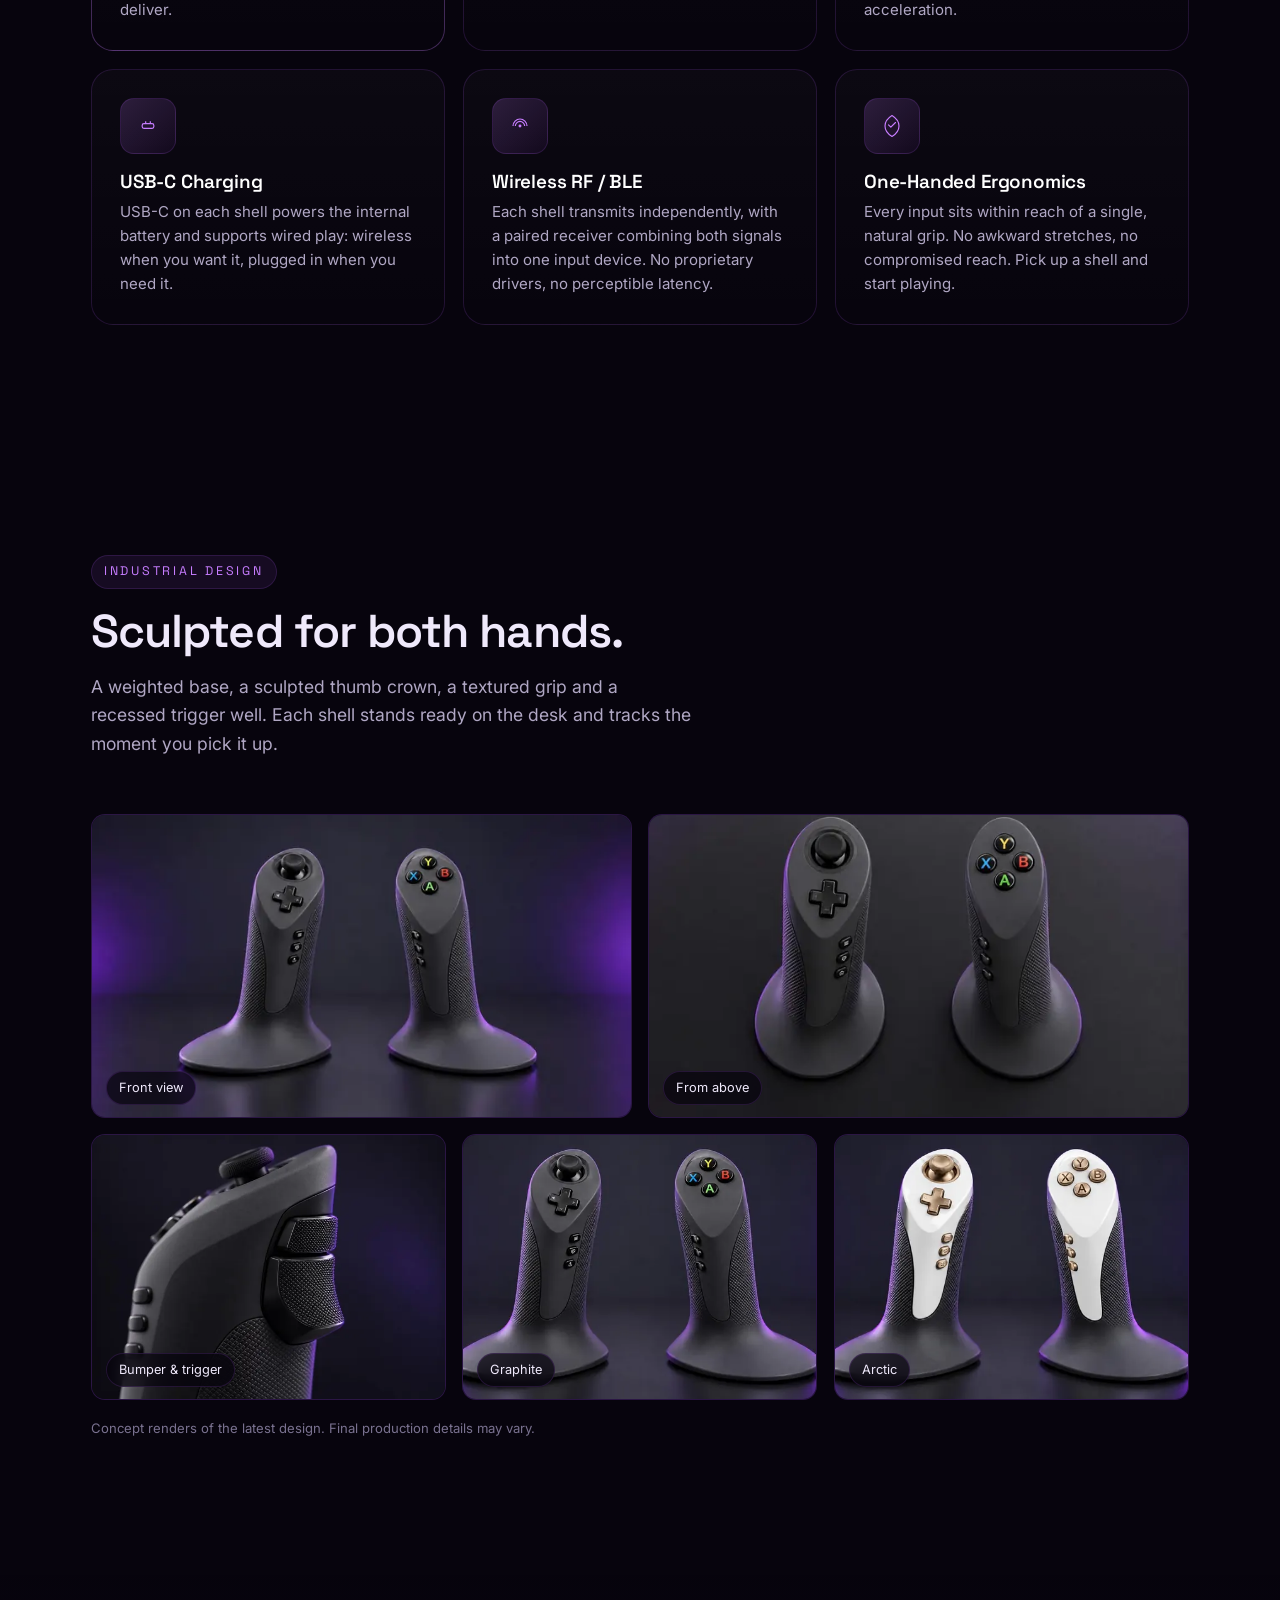
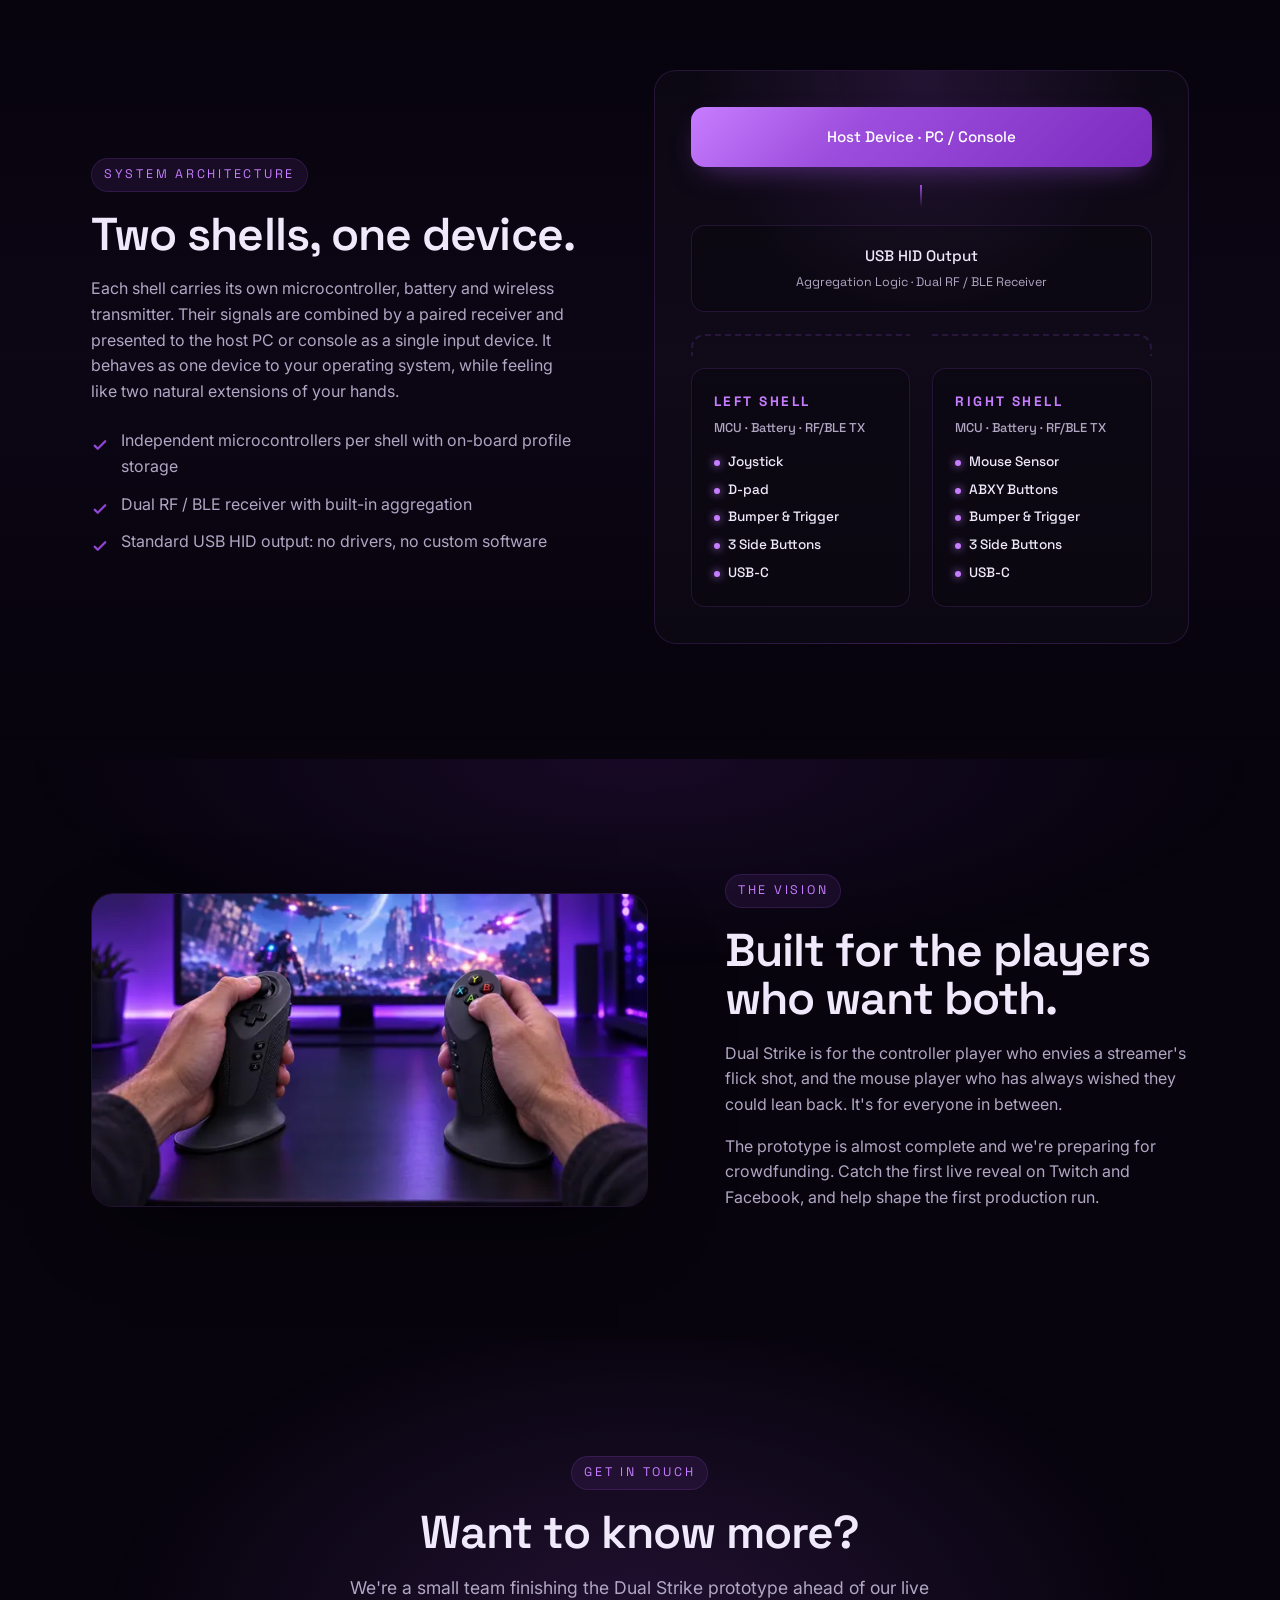
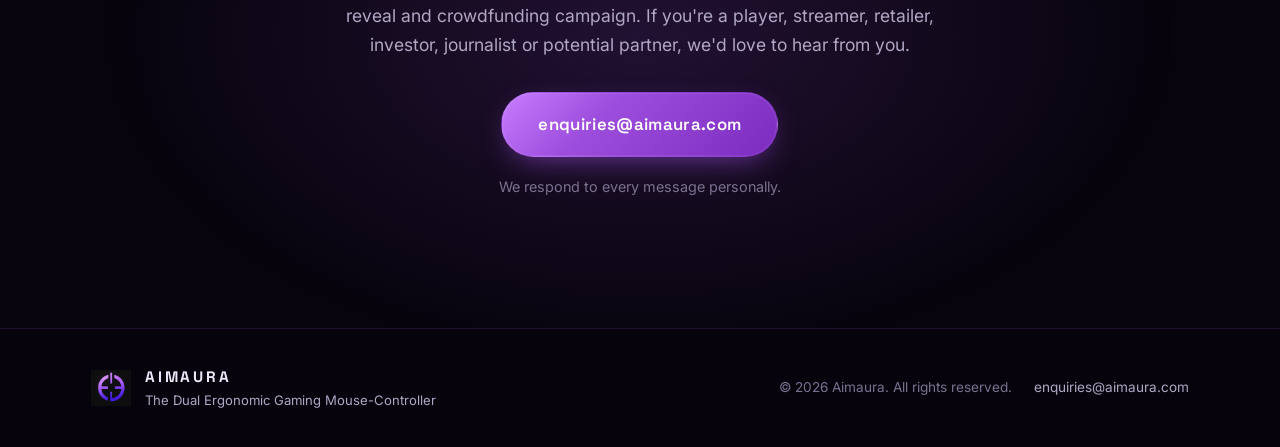
==== commit 3623c469: "Update index.html" ====
--- a/index.html
+++ b/index.html
@@ -26,10 +26,7 @@
   <link rel="preconnect" href="https://fonts.gstatic.com" crossorigin />
   <link rel="stylesheet" href="https://fonts.googleapis.com/css2?family=Space+Grotesk:wght@400;500;600;700&amp;family=Inter:wght@400;500;600;700&amp;display=swap" />
 
-  <!-- Video poster: fetch first so the top of the page paints fast -->
-  <link rel="preload" as="image" href="assets/img/v2/hero-setup-1024.jpg" fetchpriority="high" />
-
-  <link rel="stylesheet" href="styles.css?v=20261025" />
+  <link rel="stylesheet" href="styles.css?v=20261025-2" />
 
   <script type="application/ld+json">
   {
@@ -78,7 +75,10 @@
   <!-- HERO -->
   <section class="hero" id="top">
     <div class="hero__bg" aria-hidden="true">
-      <video class="hero__video" autoplay muted loop playsinline preload="auto" poster="assets/img/v2/hero-setup-1024.jpg">
+      <!-- Still image: only fades in if the video is slow to start or can't play -->
+      <div class="hero__still"></div>
+      <!-- Teaser video: fades in smoothly once it is actually playing -->
+      <video class="hero__video" autoplay muted loop playsinline preload="auto">
         <source src="assets/video/aimaura-teaser.mp4" type="video/mp4" />
       </video>
       <div class="hero__scrim"></div>
@@ -390,6 +390,6 @@
   </div>
 </footer>
 
-<script src="script.js?v=20261025" defer></script>
+<script src="script.js?v=20261025-2" defer></script>
 </body>
 </html>
--- a/styles.css
+++ b/styles.css
@@ -69,6 +69,14 @@
 }
 .skip-link:focus { left: 8px; z-index: 1000; }
 
+:focus-visible {
+  outline: 2px solid var(--accent-3);
+  outline-offset: 3px;
+  border-radius: 6px;
+}
+section[id] { scroll-margin-top: 84px; }
+[hidden] { display: none !important; }
+
 .container {
   max-width: var(--container);
   margin: 0 auto;
@@ -79,6 +87,8 @@
 h1, h2, h3 { font-family: 'Space Grotesk', Inter, sans-serif; letter-spacing: -0.02em; line-height: 1.05; margin: 0; }
 h1 { font-size: clamp(2.4rem, 6vw, 5rem); font-weight: 700; }
 h2 { font-size: clamp(1.9rem, 3.6vw, 3rem); font-weight: 600; }
+h2 + p, h2 + .lede, .section__head h2 { margin-top: 0; }
+h2 { margin-bottom: 18px; }
 h3 { font-size: 1.18rem; font-weight: 600; letter-spacing: -0.01em; }
 
 p { margin: 0 0 1em; color: var(--text-dim); }
@@ -152,9 +162,13 @@
   justify-content: space-between;
   gap: 24px;
 }
-.brand { display: flex; align-items: center; gap: 10px; color: var(--text); }
+.brand { display: inline-flex; align-items: center; gap: 0.75rem; color: var(--text); }
 .brand:hover { color: #fff; }
-.brand__mark { width: 32px; height: auto; filter: drop-shadow(0 0 12px rgba(157,78,221,0.6)); }
+.brand__mark {
+  height: 4.2rem; width: auto;
+  margin-block: -0.6rem; /* larger logo without making the bar taller */
+  filter: drop-shadow(0 0 12px rgba(157,78,221,0.6));
+}
 .brand__name { font-family: 'Space Grotesk', sans-serif; font-weight: 700; letter-spacing: 0.18em; font-size: 0.95rem; }
 
 .nav__links { display: flex; align-items: center; gap: 28px; }
@@ -236,8 +250,8 @@
 .hero__scrim {
   position: absolute; inset: 0;
   background:
-    radial-gradient(80% 60% at 50% 100%, rgba(7, 4, 13, 1) 0%, transparent 65%),
-    linear-gradient(180deg, rgba(7, 4, 13, 0.65) 0%, rgba(7, 4, 13, 0.4) 40%, rgba(7, 4, 13, 0.95) 95%);
+    linear-gradient(90deg, rgba(7, 4, 13, 0.8) 0%, rgba(7, 4, 13, 0.35) 45%, transparent 70%),
+    linear-gradient(180deg, rgba(7, 4, 13, 0.55) 0%, transparent 22%, transparent 70%, rgba(7, 4, 13, 1) 100%);
 }
 .hero__grid {
   position: absolute; inset: 0;
@@ -282,8 +296,15 @@
 }
 @keyframes pulse { 50% { opacity: 0.4; transform: scale(0.85); } }
 
+@media (max-width: 880px) {
+  .hero__scrim {
+    background: linear-gradient(180deg, rgba(7, 4, 13, 0.75) 0%, rgba(7, 4, 13, 0.6) 45%, rgba(7, 4, 13, 0.95) 100%);
+  }
+}
+
 .hero__title {
   max-width: 18ch;
+  font-size: clamp(2.4rem, 4.6vw, 4.4rem);
   margin-bottom: 28px;
 }
 .hero__title .line { display: block; }
@@ -295,29 +316,13 @@
 }
 
 .hero__sub {
-  max-width: 56ch;
+  max-width: 48ch;
   font-size: clamp(1rem, 1.3vw, 1.2rem);
   color: var(--text-dim);
   margin-bottom: 40px;
 }
 
 .hero__cta { display: flex; gap: 14px; flex-wrap: wrap; margin-bottom: 40px; }
-
-.hero__badges { display: flex; gap: 12px; flex-wrap: wrap; }
-.badge {
-  display: inline-flex;
-  align-items: center;
-  gap: 8px;
-  padding: 8px 14px;
-  border: 1px solid var(--line);
-  border-radius: 999px;
-  background: rgba(255, 255, 255, 0.02);
-  font-size: 0.82rem;
-  color: var(--text-dim);
-  font-family: 'Space Grotesk', sans-serif;
-  letter-spacing: 0.04em;
-}
-.badge svg { width: 16px; height: 16px; color: var(--accent-3); }
 
 .hero__scroll {
   position: absolute;
@@ -371,7 +376,9 @@
   gap: clamp(40px, 6vw, 90px);
   align-items: center;
 }
+.product__image { margin: 0; }
 .product__image img {
+  height: auto;
   width: 100%;
   border-radius: var(--radius-lg);
   border: 1px solid var(--line);
@@ -451,6 +458,7 @@
   aspect-ratio: 4 / 3;
 }
 .gallery__item--wide { grid-column: span 3; aspect-ratio: 16 / 9; }
+.gallery__item--full { grid-column: 1 / -1; aspect-ratio: 21 / 9; }
 .gallery__item img {
   width: 100%; height: 100%;
   object-fit: cover;
@@ -468,9 +476,13 @@
   color: var(--text);
   border: 1px solid var(--line);
 }
+.gallery__note { margin: 18px 0 0; font-size: 0.82rem; color: var(--muted); }
 @media (max-width: 880px) {
   .gallery { grid-template-columns: repeat(2, 1fr); }
   .gallery__item, .gallery__item--wide { grid-column: span 1; aspect-ratio: 4 / 3; }
+  .gallery__item--full { grid-column: 1 / -1; aspect-ratio: 16 / 9; }
+  .gallery__item--mfull { grid-column: 1 / -1; aspect-ratio: 3 / 2; }
+  .gallery__item figcaption { font-size: 0.72rem; left: 10px; bottom: 8px; padding: 4px 10px; }
 }
 
 /* Tech / Diagram */
@@ -563,20 +575,18 @@
   align-items: center;
 }
 .vision__art {
+  width: 100%;
+  height: auto;
   border-radius: var(--radius-lg);
   border: 1px solid var(--line);
   box-shadow: 0 30px 80px -30px rgba(0,0,0,0.7), 0 0 0 1px rgba(157, 78, 221, 0.1) inset;
 }
 @media (max-width: 880px) { .vision__inner { grid-template-columns: 1fr; } }
 
-/* Patent */
-.patent { text-align: center; }
-.patent__inner { max-width: 800px; margin: 0 auto; }
-.patent__chips {
-  display: flex; flex-wrap: wrap; gap: 12px; justify-content: center;
-  margin-top: 32px;
-}
+/* Chips */
 .chip {
+  display: inline-flex;
+  align-items: center;
   padding: 10px 20px;
   border-radius: 999px;
   border: 1px solid var(--line);
@@ -636,6 +646,120 @@
     transition-duration: 0.01ms !important;
   }
   .reveal { opacity: 1; transform: none; }
+  .live-dot, .eyebrow .dot { animation: none; }
   .hero__video { display: none; }
-  .hero__bg { background: linear-gradient(180deg, #14082a, #07040d), url("assets/img/hero-setup.jpg") center/cover no-repeat; background-blend-mode: multiply; }
-}
+  .hero__bg { background: #07040d url("assets/img/v2/hero-setup-1024.jpg") 75% center / cover no-repeat; }
+}
+
+/* ===== Live reveal / streaming ===== */
+.live-dot {
+  display: inline-block;
+  width: 8px; height: 8px;
+  border-radius: 50%;
+  background: #ff3b5c;
+  box-shadow: 0 0 10px #ff3b5c;
+  animation: pulse 1.6s ease-in-out infinite;
+  flex: none;
+}
+.nav__live { display: inline-flex; align-items: center; gap: 8px; }
+
+.live {
+  background:
+    radial-gradient(60% 70% at 15% 50%, rgba(157, 78, 221, 0.16), transparent 70%),
+    linear-gradient(180deg, transparent, rgba(157, 78, 221, 0.04) 50%, transparent);
+}
+.live__grid {
+  display: grid;
+  grid-template-columns: 1.1fr 1fr;
+  gap: clamp(40px, 6vw, 80px);
+  align-items: center;
+}
+.live__media {
+  position: relative;
+  margin: 0;
+  border-radius: var(--radius-lg);
+  overflow: hidden;
+  border: 1px solid var(--line);
+  box-shadow: 0 30px 80px -30px rgba(0,0,0,0.7), 0 0 60px -20px rgba(157, 78, 221, 0.45);
+}
+.live__img { width: 100%; height: auto; }
+.live__tag {
+  position: absolute;
+  top: 16px; left: 16px;
+  display: inline-flex; align-items: center; gap: 8px;
+  padding: 7px 14px;
+  border-radius: 999px;
+  background: rgba(7, 4, 13, 0.75);
+  backdrop-filter: blur(8px);
+  -webkit-backdrop-filter: blur(8px);
+  border: 1px solid var(--line);
+  font-family: 'Space Grotesk', sans-serif;
+  font-size: 0.78rem;
+  letter-spacing: 0.16em;
+  text-transform: uppercase;
+  color: var(--text);
+}
+.is-live .live__tag { background: #e11d48; border-color: transparent; color: #fff; }
+.is-live .live__tag .live-dot { background: #fff; box-shadow: 0 0 10px #fff; }
+
+.live__facts {
+  display: grid;
+  grid-template-columns: repeat(2, minmax(0, 1fr));
+  gap: 14px;
+  margin: 28px 0 32px;
+}
+.live__facts > div {
+  padding: 16px 18px;
+  border-radius: var(--radius);
+  border: 1px solid var(--line);
+  background: rgba(255, 255, 255, 0.02);
+}
+.live__facts dt {
+  font-family: 'Space Grotesk', sans-serif;
+  font-size: 0.72rem;
+  letter-spacing: 0.2em;
+  text-transform: uppercase;
+  color: var(--muted);
+  margin-bottom: 8px;
+}
+.live__facts dd { margin: 0; color: var(--text); font-weight: 500; display: flex; flex-wrap: wrap; gap: 8px; }
+.live__facts .chip { padding: 6px 14px; font-size: 0.82rem; }
+.live__cta { display: flex; flex-wrap: wrap; gap: 14px; }
+.btn .live-dot { margin-right: 2px; }
+
+@media (max-width: 980px) {
+  .live__grid { grid-template-columns: 1fr; }
+}
+@media (max-width: 480px) {
+  .live__facts { grid-template-columns: 1fr; }
+  .live__cta .btn { width: 100%; }
+}
+
+/* Banner shown only while streaming (STREAM.live = true in script.js) */
+.live-banner {
+  position: fixed;
+  top: 0; left: 0; right: 0;
+  z-index: 110;
+  display: flex; align-items: center; justify-content: center; gap: 12px;
+  flex-wrap: wrap;
+  padding: 10px var(--pad);
+  background: linear-gradient(90deg, #7b2cbf, #e11d48);
+  color: #fff;
+  font-size: 0.9rem;
+  text-align: center;
+}
+.live-banner__link { color: #fff; font-weight: 600; text-decoration: underline; text-underline-offset: 3px; }
+.live-pill {
+  display: inline-flex; align-items: center; gap: 6px;
+  padding: 3px 10px;
+  border-radius: 999px;
+  background: rgba(255, 255, 255, 0.18);
+  font-family: 'Space Grotesk', sans-serif;
+  font-weight: 700;
+  letter-spacing: 0.14em;
+  font-size: 0.75rem;
+}
+.live-pill .live-dot { background: #fff; box-shadow: 0 0 8px #fff; }
+.is-live .nav { top: var(--banner-h, 44px); }
+.nav__links a[aria-current="true"]:not(.nav__cta) { color: #fff; }
+#notfound { min-height: 100vh; display: grid; place-items: center; }
